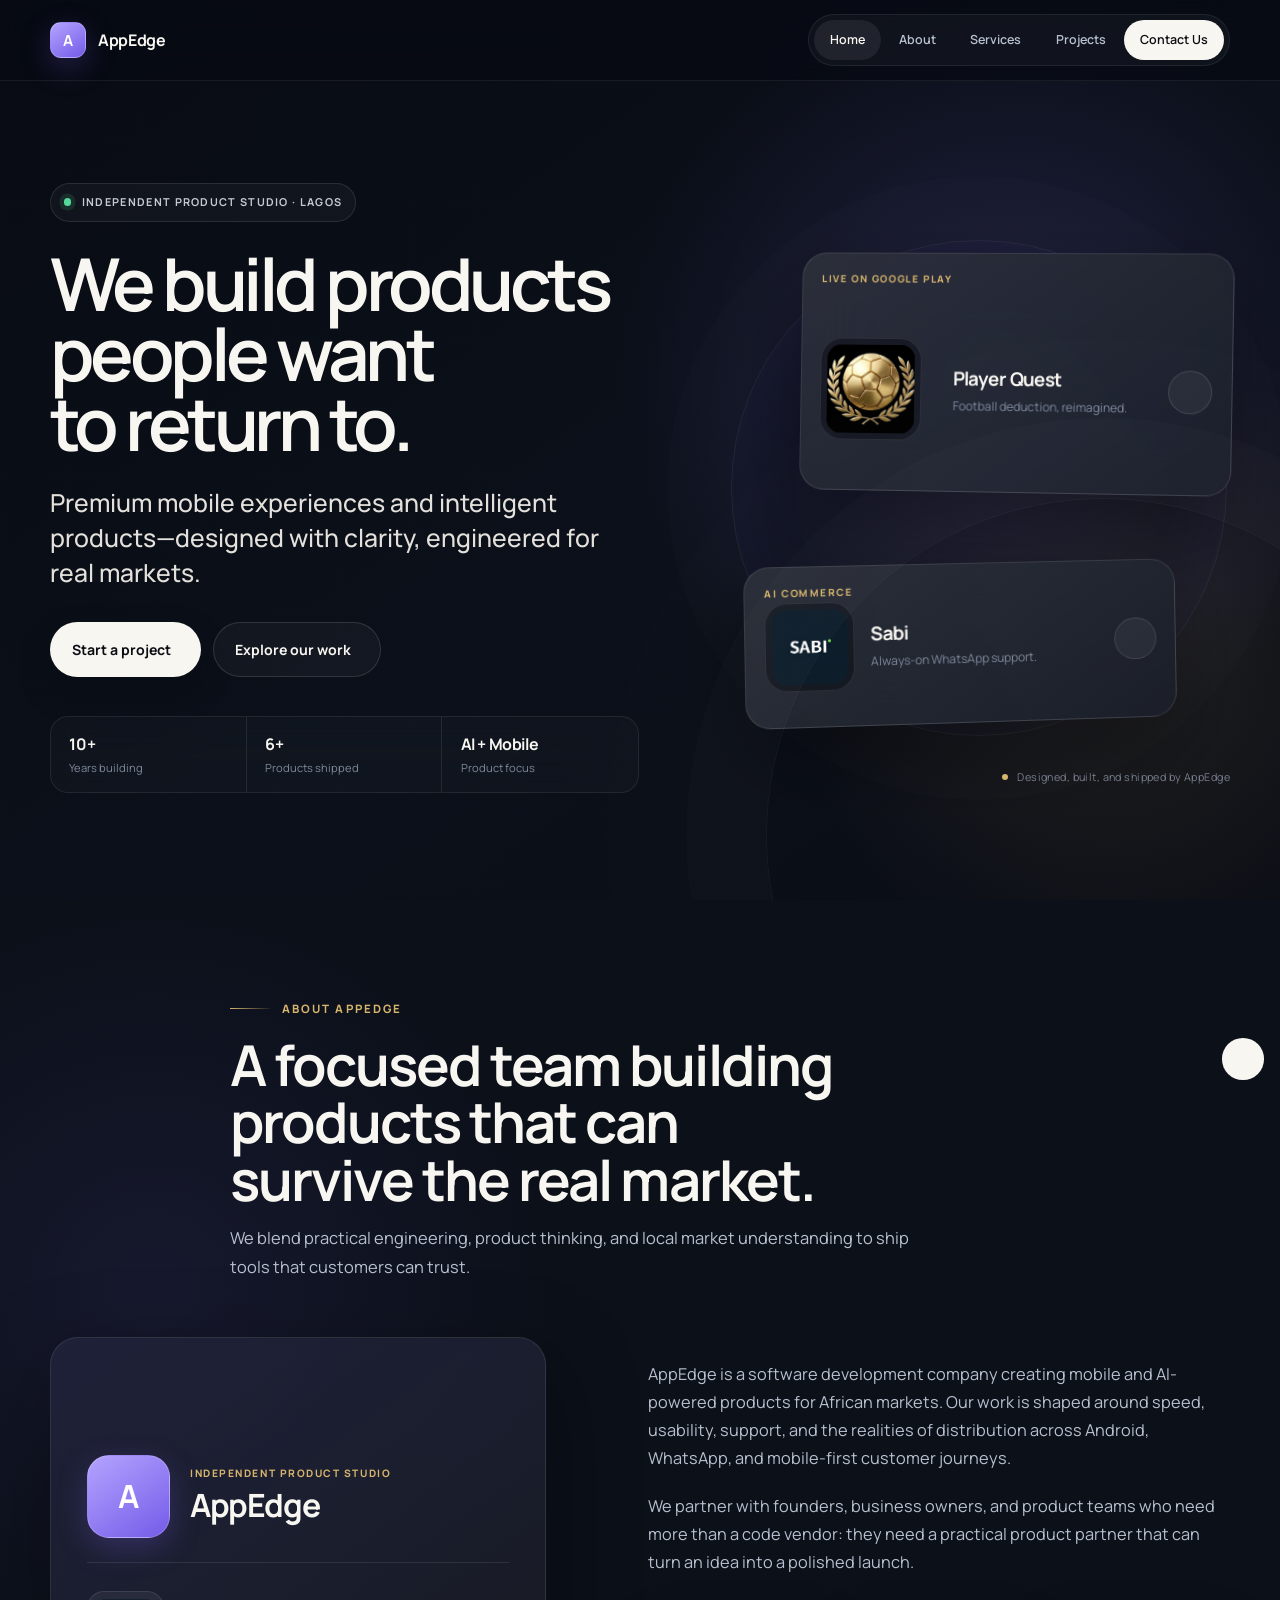
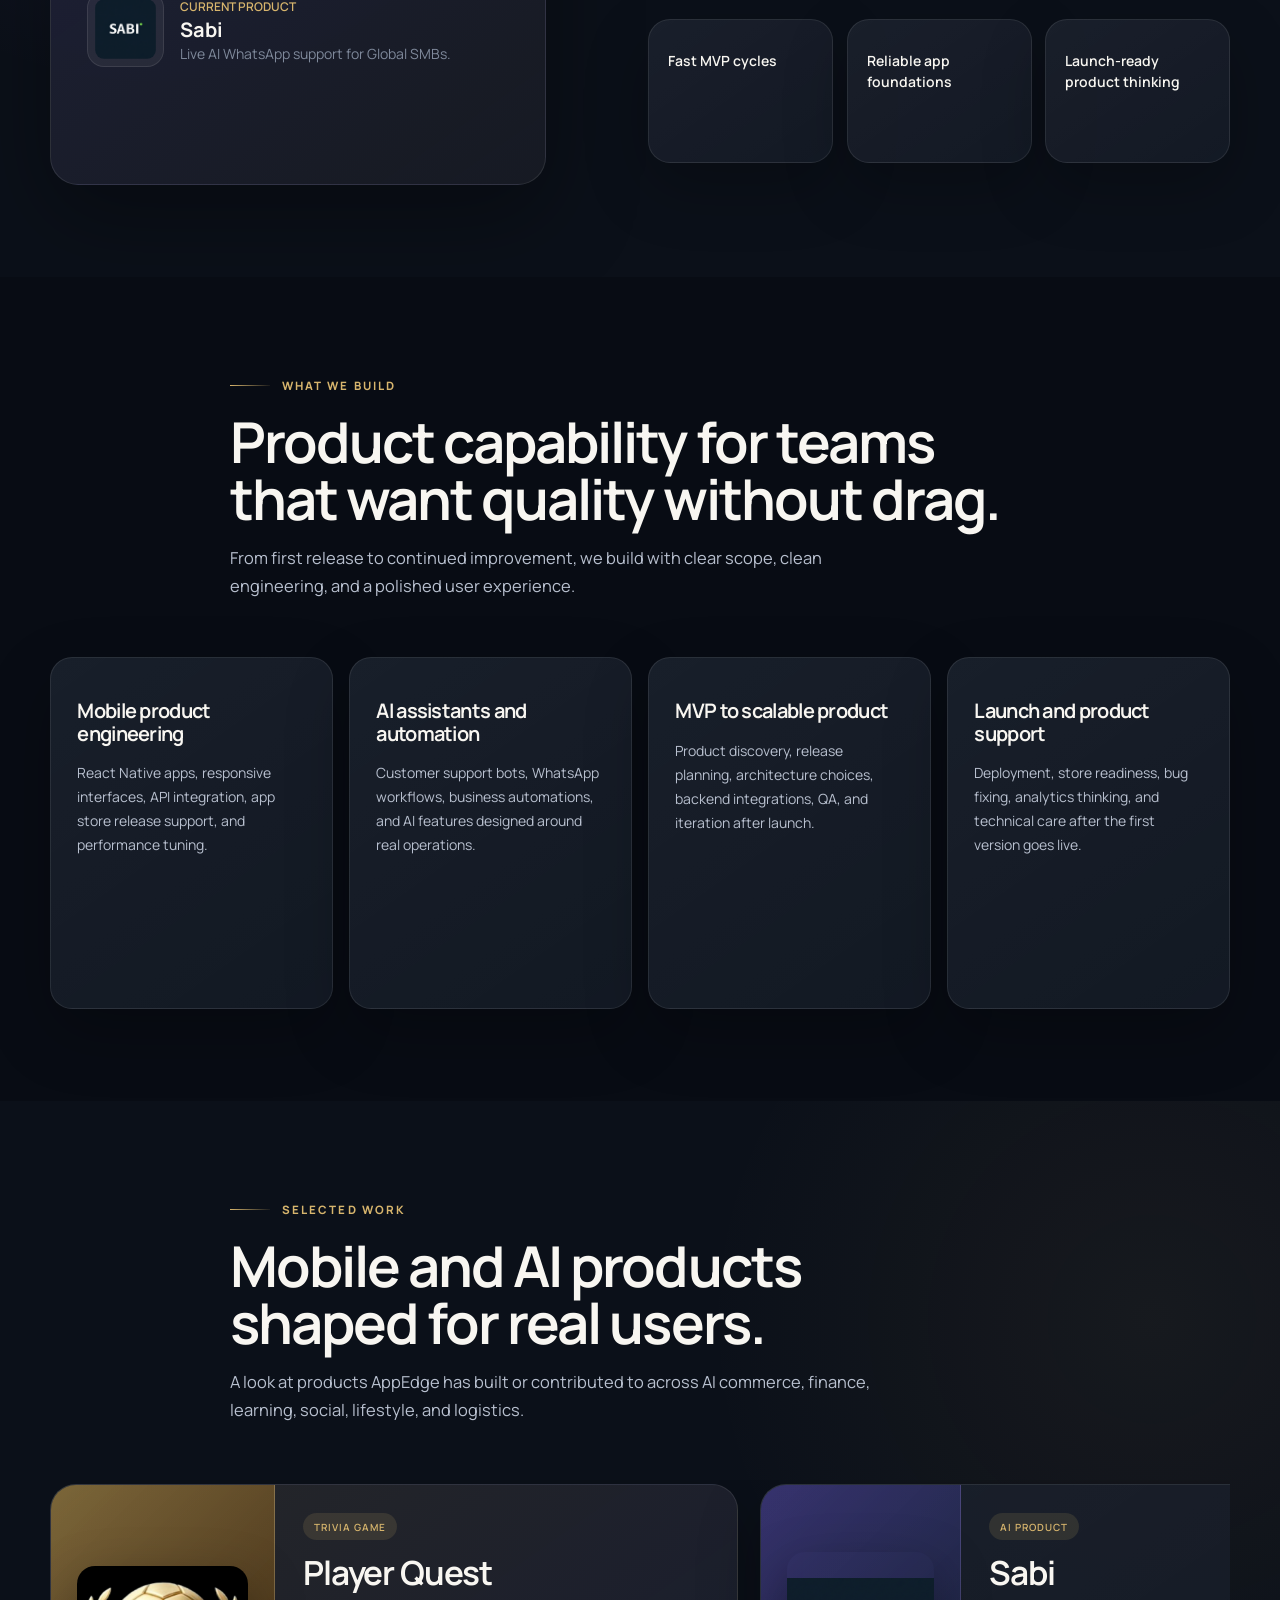
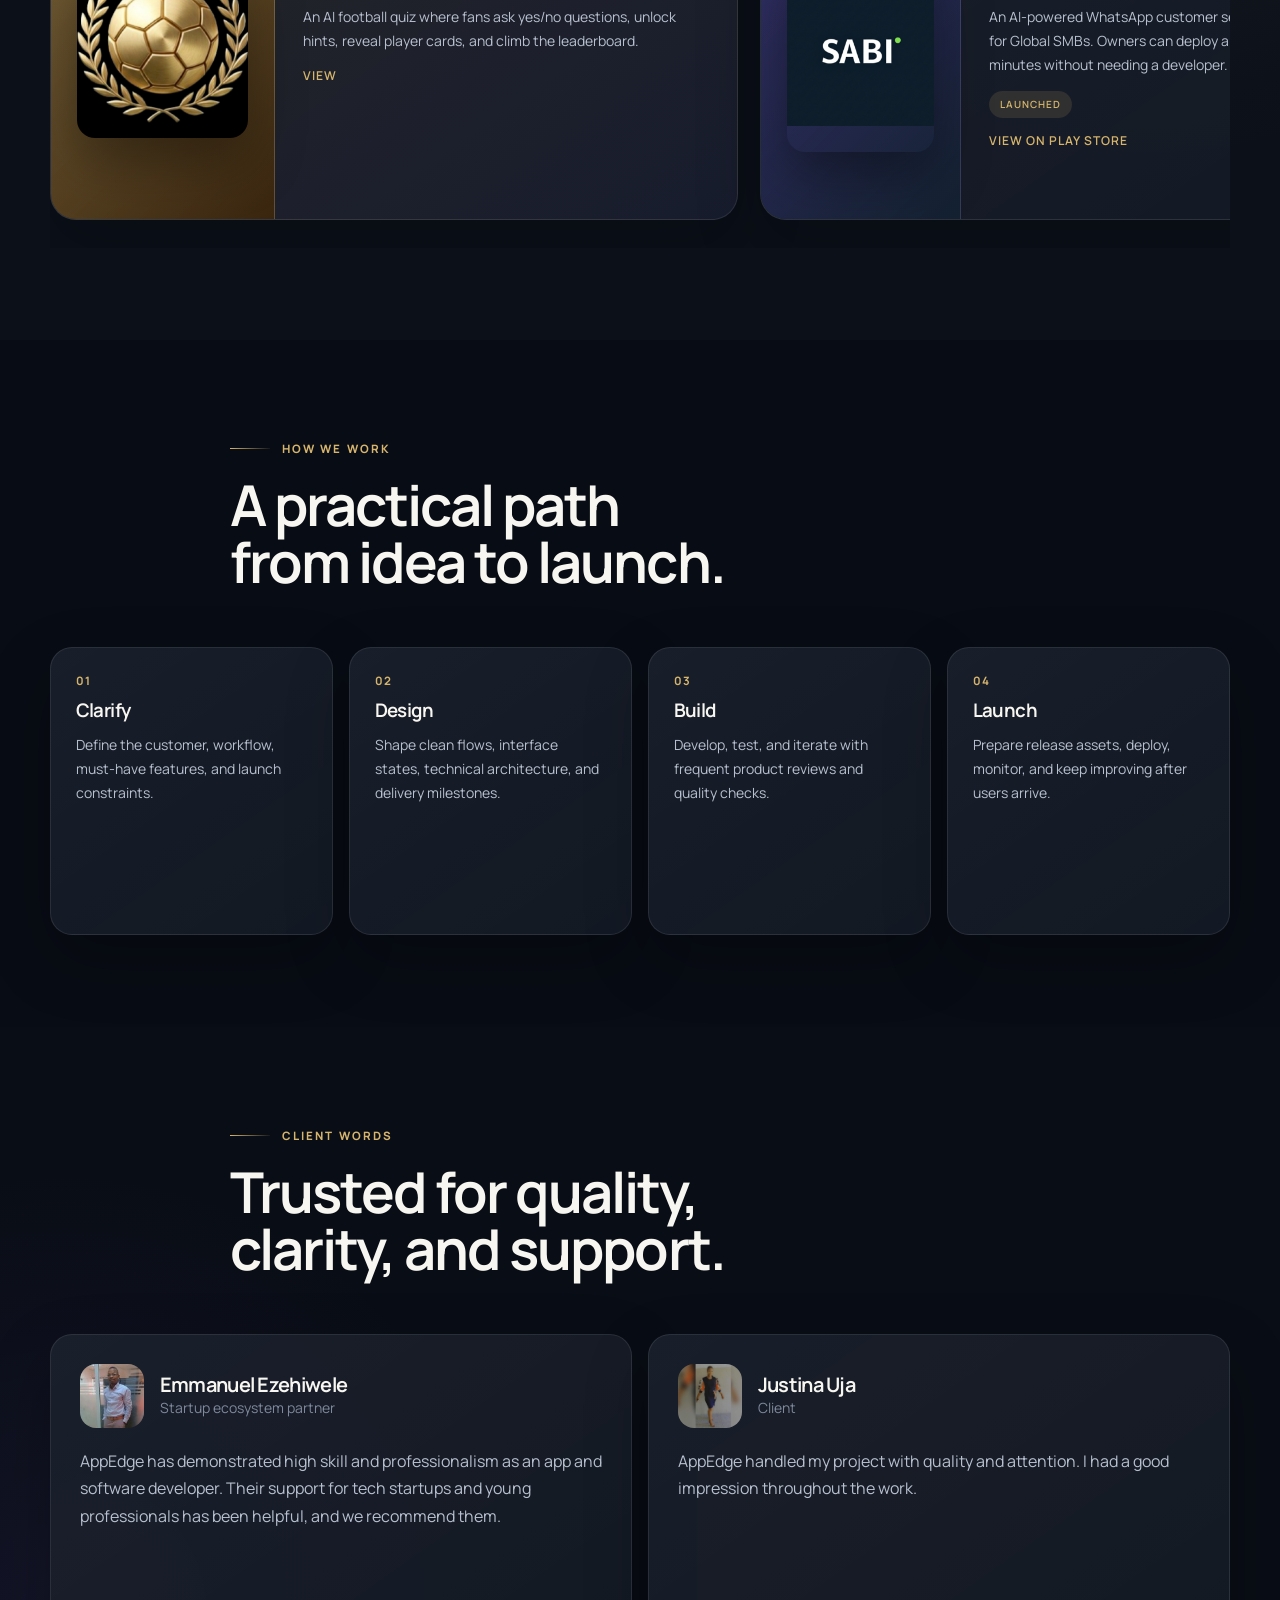
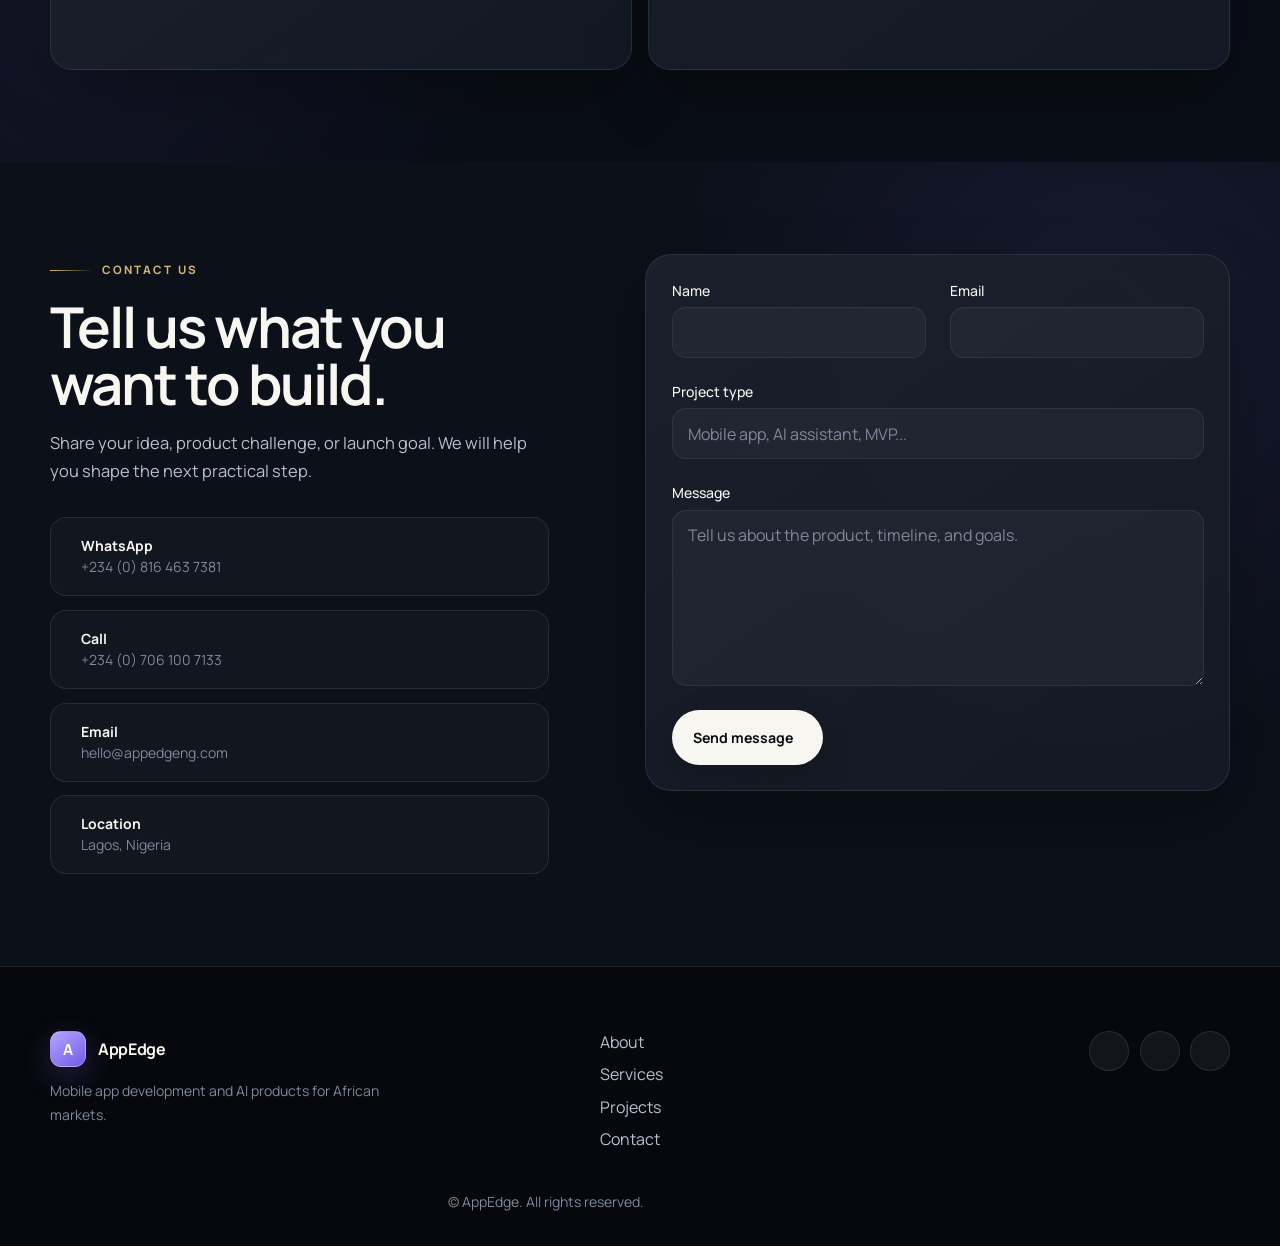
==== index.html @ df1b71f2 "Add TalkAm to portfolio and refine landing page" ====
<!DOCTYPE html>
<html lang="en">

<head>
    <meta charset="UTF-8">
    <meta name="viewport" content="width=device-width, initial-scale=1.0">
    <meta name="description"
        content="AppEdge builds premium mobile apps and AI-powered products for founders, startups, and African businesses.">
    <meta name="theme-color" content="#14101f">
    <meta property="og:title" content="AppEdge | Mobile App Development & AI Products">
    <meta property="og:description"
        content="A Lagos-based product studio building mobile apps and AI assistants for African markets.">
    <meta property="og:type" content="website">
    <meta property="og:url" content="https://appedgeng.com/">
    <meta property="og:image" content="https://appedgeng.com/assets/img/appedge_logo.png">

    <link rel="icon" href="assets/img/appedge_logo.png" type="image/png">
    <link rel="preconnect" href="https://fonts.googleapis.com">
    <link rel="preconnect" href="https://fonts.gstatic.com" crossorigin>
    <link rel="stylesheet" href="https://unicons.iconscout.com/release/v3.0.6/css/line.css">
    <link rel="stylesheet" href="assets/css/styles.css">

    <title>AppEdge | Mobile App Development & AI Products</title>
</head>

<body>
    <header class="header" id="header">
        <nav class="nav container" aria-label="Primary navigation">
            <a href="#home" class="nav__logo" aria-label="AppEdge home">
                <span class="brand-mark" aria-hidden="true">A</span>
                <span>AppEdge</span>
            </a>

            <button class="nav__toggle" id="nav-toggle" type="button" aria-label="Open menu" aria-expanded="false"
                aria-controls="nav-menu">
                <i class="uil uil-apps"></i>
            </button>

            <div class="nav__menu" id="nav-menu">
                <button class="nav__close" id="nav-close" type="button" aria-label="Close menu">
                    <i class="uil uil-times"></i>
                </button>
                <ul class="nav__list">
                    <li><a href="#home" class="nav__link active-link">Home</a></li>
                    <li><a href="#about" class="nav__link">About</a></li>
                    <li><a href="#services" class="nav__link">Services</a></li>
                    <li><a href="#portfolio" class="nav__link">Projects</a></li>
                    <li><a href="#contact" class="nav__link nav__link--cta">Contact Us</a></li>
                </ul>
            </div>
        </nav>
    </header>

    <main class="main">
        <section class="home section" id="home" aria-labelledby="home-title">
            <div class="home__overlay"></div>
            <div class="home__container container grid">
                <div class="home__copy">
                    <p class="home__badge"><span></span> Independent product studio · Lagos</p>
                    <h1 class="home__title" id="home-title">We build products people want to return to.</h1>
                    <p class="home__subtitle">Premium mobile experiences and intelligent products—designed with
                        clarity, engineered for real markets.</p>
                    <div class="home__actions" aria-label="Primary actions">
                        <a href="#contact" class="button button--flex">
                            Start a project <i class="uil uil-arrow-up-right button__icon"></i>
                        </a>
                        <a href="#portfolio" class="button button--ghost button--flex">
                            Explore our work <i class="uil uil-arrow-down button__icon"></i>
                        </a>
                    </div>

                    <dl class="home__proof" aria-label="Company highlights">
                        <div>
                            <dt>10+</dt>
                            <dd>Years building</dd>
                        </div>
                        <div>
                            <dt>6+</dt>
                            <dd>Products shipped</dd>
                        </div>
                        <div>
                            <dt>AI + Mobile</dt>
                            <dd>Product focus</dd>
                        </div>
                    </dl>
                </div>

                <div class="home__visual" aria-label="Selected AppEdge products">
                    <div class="home__visual-orbit" aria-hidden="true"></div>
                    <a class="home-product home-product--playerquest" href="/player-quest/">
                        <span class="home-product__eyebrow">Live on Google Play</span>
                        <img src="assets/img/playerquest_logo.png" alt="Player Quest">
                        <span class="home-product__copy">
                            <strong>Player Quest</strong>
                            <small>Football deduction, reimagined.</small>
                        </span>
                        <i class="uil uil-arrow-up-right"></i>
                    </a>
                    <a class="home-product home-product--sabi"
                        href="https://play.google.com/store/apps/details?id=com.voke.sabi" target="_blank"
                        rel="noopener">
                        <span class="home-product__eyebrow">AI commerce</span>
                        <img src="assets/img/sabi_logo.png" alt="Sabi">
                        <span class="home-product__copy">
                            <strong>Sabi</strong>
                            <small>Always-on WhatsApp support.</small>
                        </span>
                        <i class="uil uil-arrow-up-right"></i>
                    </a>
                    <div class="home__visual-note">
                        <span class="home__visual-dot"></span>
                        <span>Designed, built, and shipped by AppEdge</span>
                    </div>
                </div>
            </div>
        </section>

        <section class="about section" id="about" aria-labelledby="about-title">
            <div class="section__heading container">
                <p class="eyebrow">About AppEdge</p>
                <h2 class="section__title" id="about-title">A focused team building products that can survive the
                    real market.</h2>
                <p class="section__subtitle">
                    We blend practical engineering, product thinking, and local market understanding to ship tools that
                    customers can trust.
                </p>
            </div>

            <div class="about__container container grid">
                <div class="about__visual" aria-label="AppEdge product focus">
                    <div class="about__identity">
                        <span class="brand-mark brand-mark--large" aria-hidden="true">A</span>
                        <div>
                            <span>Independent product studio</span>
                            <strong>AppEdge</strong>
                        </div>
                    </div>
                    <div class="about__product">
                        <img src="assets/img/sabi_logo.png" alt="Sabi AI assistant logo">
                        <div>
                            <span>Current product</span>
                            <strong>Sabi</strong>
                            <p>Live AI WhatsApp support for Global SMBs.</p>
                        </div>
                    </div>
                </div>

                <div class="about__data">
                    <p>
                        AppEdge is a software development company creating mobile and AI-powered products for African
                        markets. Our work is shaped around speed, usability, support, and the realities of distribution
                        across Android, WhatsApp, and mobile-first customer journeys.
                    </p>
                    <p>
                        We partner with founders, business owners, and product teams who need more than a code vendor:
                        they need a practical product partner that can turn an idea into a polished launch.
                    </p>

                    <div class="about__values">
                        <div>
                            <i class="uil uil-bolt-alt"></i>
                            <span>Fast MVP cycles</span>
                        </div>
                        <div>
                            <i class="uil uil-shield-check"></i>
                            <span>Reliable app foundations</span>
                        </div>
                        <div>
                            <i class="uil uil-chart-growth"></i>
                            <span>Launch-ready product thinking</span>
                        </div>
                    </div>
                </div>
            </div>
        </section>

        <section class="services section" id="services" aria-labelledby="services-title">
            <div class="section__heading container">
                <p class="eyebrow">What we build</p>
                <h2 class="section__title" id="services-title">Product capability for teams that want quality without
                    drag.</h2>
                <p class="section__subtitle">
                    From first release to continued improvement, we build with clear scope, clean engineering, and a
                    polished user experience.
                </p>
            </div>

            <div class="services__container container grid">
                <article class="service-card">
                    <i class="uil uil-mobile-android service-card__icon"></i>
                    <h3>Mobile product engineering</h3>
                    <p>React Native apps, responsive interfaces, API integration, app store release support, and
                        performance tuning.</p>
                </article>

                <article class="service-card">
                    <i class="uil uil-robot service-card__icon"></i>
                    <h3>AI assistants and automation</h3>
                    <p>Customer support bots, WhatsApp workflows, business automations, and AI features designed around
                        real operations.</p>
                </article>

                <article class="service-card">
                    <i class="uil uil-layer-group service-card__icon"></i>
                    <h3>MVP to scalable product</h3>
                    <p>Product discovery, release planning, architecture choices, backend integrations, QA, and
                        iteration after launch.</p>
                </article>

                <article class="service-card">
                    <i class="uil uil-rocket service-card__icon"></i>
                    <h3>Launch and product support</h3>
                    <p>Deployment, store readiness, bug fixing, analytics thinking, and technical care after the first
                        version goes live.</p>
                </article>
            </div>
        </section>

        <section class="portfolio section" id="portfolio" aria-labelledby="portfolio-title">
            <div class="section__heading container">
                <p class="eyebrow">Selected work</p>
                <h2 class="section__title" id="portfolio-title">Mobile and AI products shaped for real users.</h2>
                <p class="section__subtitle">
                    A look at products AppEdge has built or contributed to across AI commerce, finance, learning,
                    social, lifestyle, and logistics.
                </p>
            </div>

            <div class="portfolio__container container" aria-label="Product showcase">
                <article class="project-card project-card--featured project-card--playerquest">
                    <div class="project-card__media">
                        <img src="assets/img/playerquest_logo.png" alt="Player Quest app icon">
                    </div>
                    <div class="project-card__body">
                        <span class="project-card__tag">Trivia game</span>
                        <h3>Player Quest</h3>
                        <p>An AI football quiz where fans ask yes/no questions, unlock hints, reveal player cards, and
                            climb the leaderboard.</p>
                        <a href="/player-quest/" class="project-card__link">
                            View <i class="uil uil-arrow-right"></i>
                        </a>
                    </div>
                </article>

                <article class="project-card project-card--sabi">
                    <div class="project-card__media">
                        <img src="assets/img/sabi_logo.png" alt="Sabi app logo">
                    </div>
                    <div class="project-card__body">
                        <span class="project-card__tag">AI product</span>
                        <h3>Sabi</h3>
                        <p>An AI-powered WhatsApp customer service assistant for Global SMBs. Owners can
                            deploy a trained bot in minutes without needing a developer.</p>
                        <span class="project-card__status project-card__status--live">Launched</span>
                        <a href="https://play.google.com/store/apps/details?id=com.voke.sabi" target="_blank"
                            rel="noopener" class="project-card__link">
                            View on Play Store <i class="uil uil-external-link-alt"></i>
                        </a>
                    </div>
                </article>

                <article class="project-card project-card--kashpulse">
                    <div class="project-card__media">
                        <img src="assets/img/kashpulse_icon.png" alt="KashPulse app icon">
                    </div>
                    <div class="project-card__body">
                        <span class="project-card__tag">Finance</span>
                        <h3>KashPulse</h3>
                        <p>Arbitrage intelligence for P2P and spot traders, helping users spot exchange price gaps,
                            bridge trades, and move faster with real-time market signals.</p>
                        <a href="https://play.google.com/store/apps/details?id=com.voke.kashpulse" target="_blank"
                            rel="noopener" class="project-card__link">
                            View on Play Store <i class="uil uil-external-link-alt"></i>
                        </a>
                    </div>
                </article>

                <article class="project-card project-card--coachapp">
                    <div class="project-card__media">
                        <img src="assets/img/coachapp_icon.png" alt="CoachApp app icon">
                    </div>
                    <div class="project-card__body">
                        <span class="project-card__tag">Education</span>
                        <h3>CoachApp</h3>
                        <p>A coaching academy and global community platform with training, certifications, live
                            workshops, mentoring, and AI CoachBot support.</p>
                        <a href="https://play.google.com/store/apps/details?id=com.thecoachingmasters.client&hl=en"
                            target="_blank" rel="noopener" class="project-card__link">
                            View on Play Store <i class="uil uil-external-link-alt"></i>
                        </a>
                    </div>
                </article>

                <a class="project-card project-card--talkam project-card--clickable" href="/talkam/"
                    aria-label="Explore TalkAm voice-to-English keyboard">
                    <div class="project-card__media">
                        <img src="assets/img/talkam_icon.png" alt="TalkAm app icon">
                    </div>
                    <div class="project-card__body">
                        <span class="project-card__tag">AI keyboard</span>
                        <h3>TalkAm</h3>
                        <p>Speak naturally in Pidgin, Yoruba, Hausa or Igbo and write clear English inside any Android
                            app.</p>
                        <span class="project-card__status">Private beta</span>
                        <span class="project-card__link">
                            Explore TalkAm <i class="uil uil-arrow-right"></i>
                        </span>
                    </div>
                </a>

                <article class="project-card project-card--talksay">
                    <div class="project-card__media">
                        <img src="assets/img/talksay1.webp" alt="TalkSay mobile app preview">
                    </div>
                    <div class="project-card__body">
                        <span class="project-card__tag">Social mobile app</span>
                        <h3>TalkSay</h3>
                        <p>An anonymous social app for expression, language, identity, and community building.</p>
                        <a href="https://play.google.com/store/apps/details?id=com.talksay.talksay&hl=en&gl=US&pli=1"
                            target="_blank" rel="noopener" class="project-card__link">
                            View on Play Store <i class="uil uil-external-link-alt"></i>
                        </a>
                    </div>
                </article>

                <article class="project-card project-card--pactive">
                    <div class="project-card__media">
                        <img src="assets/img/pactiveLogo.png" alt="Pactive app logo">
                    </div>
                    <div class="project-card__body">
                        <span class="project-card__tag">Lifestyle</span>
                        <h3>Pactive</h3>
                        <p>A lifestyle app designed to bring social groups together and improve health and wellbeing.
                        </p>
                        <a href="https://play.google.com/store/apps/details?id=com.koicapital.pactive&hl=en&gl=US"
                            target="_blank" rel="noopener" class="project-card__link">
                            View on Play Store <i class="uil uil-external-link-alt"></i>
                        </a>
                    </div>
                </article>

                <article class="project-card project-card--spotlight">
                    <div class="project-card__media">
                        <img src="assets/img/spotlight3.webp" alt="Spotlight logistics mobile app preview">
                    </div>
                    <div class="project-card__body">
                        <span class="project-card__tag">Enterprise logistics</span>
                        <h3>Spotlight</h3>
                        <p>A mobile logistics ecosystem designed to streamline and optimize AB InBev operations across
                            Africa.</p>
                        <a href="https://play.google.com/store/apps/details?id=com.beertechafrica.fleetapp&hl=en"
                            target="_blank" rel="noopener" class="project-card__link">
                            View on Play Store <i class="uil uil-external-link-alt"></i>
                        </a>
                    </div>
                </article>
            </div>
        </section>

        <section class="process section" aria-labelledby="process-title">
            <div class="section__heading container">
                <p class="eyebrow">How we work</p>
                <h2 class="section__title" id="process-title">A practical path from idea to launch.</h2>
            </div>

            <div class="process__container container grid">
                <div class="process-step">
                    <span>01</span>
                    <h3>Clarify</h3>
                    <p>Define the customer, workflow, must-have features, and launch constraints.</p>
                </div>
                <div class="process-step">
                    <span>02</span>
                    <h3>Design</h3>
                    <p>Shape clean flows, interface states, technical architecture, and delivery milestones.</p>
                </div>
                <div class="process-step">
                    <span>03</span>
                    <h3>Build</h3>
                    <p>Develop, test, and iterate with frequent product reviews and quality checks.</p>
                </div>
                <div class="process-step">
                    <span>04</span>
                    <h3>Launch</h3>
                    <p>Prepare release assets, deploy, monitor, and keep improving after users arrive.</p>
                </div>
            </div>
        </section>

        <section class="testimonial section" id="clients" aria-labelledby="testimonial-title">
            <div class="section__heading container">
                <p class="eyebrow">Client words</p>
                <h2 class="section__title" id="testimonial-title">Trusted for quality, clarity, and support.</h2>
            </div>

            <div class="testimonial__container container grid">
                <article class="testimonial-card">
                    <div class="testimonial-card__header">
                        <img src="assets/img/emmanuel.png" alt="Emmanuel Ezehiwele">
                        <div>
                            <h3>Emmanuel Ezehiwele</h3>
                            <span>Startup ecosystem partner</span>
                        </div>
                    </div>
                    <p>
                        AppEdge has demonstrated high skill and professionalism as an app and software developer. Their
                        support for tech startups and young professionals has been helpful, and we recommend them.
                    </p>
                </article>

                <article class="testimonial-card">
                    <div class="testimonial-card__header">
                        <img src="assets/img/justina.jpg" alt="Justina Uja">
                        <div>
                            <h3>Justina Uja</h3>
                            <span>Client</span>
                        </div>
                    </div>
                    <p>
                        AppEdge handled my project with quality and attention. I had a good impression throughout the
                        work.
                    </p>
                </article>
            </div>
        </section>

        <section class="contact section" id="contact" aria-labelledby="contact-title">
            <div class="contact__container container grid">
                <div class="contact__intro">
                    <p class="eyebrow">Contact us</p>
                    <h2 class="section__title" id="contact-title">Tell us what you want to build.</h2>
                    <p class="section__subtitle">
                        Share your idea, product challenge, or launch goal. We will help you shape the next practical
                        step.
                    </p>

                    <div class="contact__methods">
                        <a href="https://wa.me/2348164637381" target="_blank" rel="noopener" class="contact__method">
                            <i class="uil uil-whatsapp"></i>
                            <span>
                                <strong>WhatsApp</strong>
                                +234 (0) 816 463 7381
                            </span>
                        </a>
                        <a href="tel:+2347061007133" class="contact__method">
                            <i class="uil uil-phone"></i>
                            <span>
                                <strong>Call</strong>
                                +234 (0) 706 100 7133
                            </span>
                        </a>
                        <a href="mailto:hello@appedgeng.com" class="contact__method">
                            <i class="uil uil-envelope"></i>
                            <span>
                                <strong>Email</strong>
                                hello@appedgeng.com
                            </span>
                        </a>
                        <div class="contact__method">
                            <i class="uil uil-map-marker"></i>
                            <span>
                                <strong>Location</strong>
                                Lagos, Nigeria
                            </span>
                        </div>
                    </div>
                </div>

                <form class="contact__form grid" id="contact-form">
                    <div class="contact__inputs grid">
                        <label class="contact__field">
                            <span>Name</span>
                            <input type="text" name="name" autocomplete="name" required>
                        </label>

                        <label class="contact__field">
                            <span>Email</span>
                            <input type="email" name="email" autocomplete="email" required>
                        </label>
                    </div>

                    <label class="contact__field">
                        <span>Project type</span>
                        <input type="text" name="project" placeholder="Mobile app, AI assistant, MVP..." required>
                    </label>

                    <label class="contact__field">
                        <span>Message</span>
                        <textarea name="message" rows="6" placeholder="Tell us about the product, timeline, and goals."
                            required></textarea>
                    </label>

                    <button type="submit" class="button button--flex">
                        Send message <i class="uil uil-message button__icon"></i>
                    </button>
                </form>
            </div>
        </section>
    </main>

    <footer class="footer">
        <div class="footer__container container grid">
            <div>
                <a href="#home" class="footer__brand">
                    <span class="brand-mark" aria-hidden="true">A</span>
                    <span>AppEdge</span>
                </a>
                <p>Mobile app development and AI products for African markets.</p>
            </div>

            <ul class="footer__links">
                <li><a href="#about">About</a></li>
                <li><a href="#services">Services</a></li>
                <li><a href="#portfolio">Projects</a></li>
                <li><a href="#contact">Contact</a></li>
            </ul>

            <div class="footer__socials" aria-label="Social links">
                <a href="https://www.linkedin.com/company/appedge-tech/" target="_blank" rel="noopener"
                    aria-label="AppEdge on LinkedIn">
                    <i class="uil uil-linkedin-alt"></i>
                </a>
                <a href="https://github.com/voke1" target="_blank" rel="noopener" aria-label="AppEdge on GitHub">
                    <i class="uil uil-github-alt"></i>
                </a>
                <a href="https://twitter.com/voke2sure" target="_blank" rel="noopener" aria-label="AppEdge on X">
                    <i class="uil uil-twitter-alt"></i>
                </a>
            </div>
        </div>

        <p class="footer__copy">&#169; AppEdge. All rights reserved.</p>
    </footer>

    <a href="#home" class="scrollup" id="scroll-up" aria-label="Scroll to top">
        <i class="uil uil-arrow-up scrollup__icon"></i>
    </a>

    <script src="assets/js/main.js"></script>
</body>

</html>
---- assets/css/styles.css ----
@import url("https://fonts.googleapis.com/css2?family=Manrope:wght@400;500;600;700;800&family=Poppins:wght@400;500;600;700&display=swap");

:root {
  --header-height: 4.5rem;
  --hue-color: 250;

  --first-color: #7257f2;
  --first-color-alt: #5d46d5;
  --first-color-light: #a994ff;
  --accent-color: #42d7a2;
  --accent-color-soft: rgba(66, 215, 162, 0.14);
  --warm-color: #f5bd4f;

  --body-color: #091018;
  --section-color: #0f1724;
  --section-color-alt: #111927;
  --container-color: #151d2b;
  --container-color-alt: #1a2434;
  --title-color: #f9f7ff;
  --text-color: #c8d0df;
  --text-color-light: #8f9bb0;
  --border-color: rgba(255, 255, 255, 0.1);
  --input-color: rgba(255, 255, 255, 0.07);
  --shadow-color: rgba(3, 8, 14, 0.5);

  --body-font: "Poppins", sans-serif;
  --big-font-size: 3rem;
  --h1-font-size: 2rem;
  --h2-font-size: 1.5rem;
  --h3-font-size: 1.125rem;
  --normal-font-size: 0.938rem;
  --small-font-size: 0.813rem;
  --smaller-font-size: 0.75rem;

  --font-medium: 500;
  --font-semi-bold: 600;
  --font-bold: 700;

  --z-tooltip: 10;
  --z-fixed: 100;
}

@media screen and (min-width: 768px) {
  :root {
    --big-font-size: 4.5rem;
    --h1-font-size: 2.625rem;
    --h2-font-size: 1.75rem;
    --h3-font-size: 1.25rem;
    --normal-font-size: 1rem;
    --small-font-size: 0.875rem;
  }
}

* {
  box-sizing: border-box;
  padding: 0;
  margin: 0;
}

html {
  scroll-behavior: smooth;
}

body {
  min-height: 100vh;
  font-family: var(--body-font);
  font-size: var(--normal-font-size);
  background:
    linear-gradient(135deg, rgba(114, 87, 242, 0.16), transparent 26rem),
    linear-gradient(180deg, rgba(9, 16, 24, 0.96), rgba(9, 16, 24, 1) 42rem),
    var(--body-color);
  color: var(--text-color);
  overflow-x: hidden;
  letter-spacing: 0;
}

body.nav-open {
  overflow: hidden;
}

h1,
h2,
h3,
h4 {
  color: var(--title-color);
  font-weight: var(--font-semi-bold);
  line-height: 1.12;
  letter-spacing: 0;
}

p {
  line-height: 1.75;
}

ul {
  list-style: none;
}

a {
  color: inherit;
  text-decoration: none;
}

button,
input,
textarea {
  font: inherit;
}

button {
  border: 0;
}

img {
  display: block;
  max-width: 100%;
  height: auto;
}

.section {
  padding: 4.5rem 0;
}

.container {
  width: min(100% - 2rem, 1120px);
  margin-inline: auto;
}

.grid {
  display: grid;
  gap: 1.5rem;
}

.reveal {
  opacity: 0;
  transform: translateY(1.4rem);
  transition:
    opacity 0.7s ease,
    transform 0.7s cubic-bezier(0.2, 0.72, 0.2, 1);
  transition-delay: var(--reveal-delay, 0s);
  will-change: opacity, transform;
}

.reveal.is-visible {
  opacity: 1;
  transform: translateY(0);
}

.reveal--soft {
  transform: translateY(0.8rem) scale(0.98);
}

.reveal--soft.is-visible {
  transform: translateY(0) scale(1);
}

.section__heading {
  max-width: 760px;
  margin-bottom: 2.75rem;
}

.section__heading .section__title,
.section__heading .section__subtitle {
  text-align: left;
}

.section__title {
  font-size: var(--h1-font-size);
}

.section__subtitle {
  margin-top: 1rem;
  color: var(--text-color);
}

.eyebrow {
  display: inline-flex;
  align-items: center;
  gap: 0.5rem;
  margin-bottom: 0.875rem;
  color: var(--accent-color);
  font-size: var(--small-font-size);
  font-weight: var(--font-semi-bold);
  text-transform: uppercase;
  letter-spacing: 0;
}

.eyebrow::before {
  content: "";
  width: 1.75rem;
  height: 1px;
  background: var(--accent-color);
}

.header {
  width: 100%;
  position: fixed;
  top: 0;
  left: 0;
  z-index: var(--z-fixed);
  background: rgba(9, 16, 24, 0.86);
  border-bottom: 1px solid transparent;
  backdrop-filter: blur(16px);
}

.scroll-header {
  border-bottom-color: var(--border-color);
  box-shadow: 0 12px 30px rgba(0, 0, 0, 0.18);
}

.nav {
  height: var(--header-height);
  display: flex;
  align-items: center;
  justify-content: space-between;
}

.nav__logo,
.footer__brand {
  display: inline-flex;
  align-items: center;
  gap: 0.65rem;
  color: var(--title-color);
  font-weight: var(--font-bold);
}

.brand-mark {
  width: 2rem;
  height: 2rem;
  display: inline-flex;
  align-items: center;
  justify-content: center;
  color: #fff;
  background: linear-gradient(135deg, var(--first-color), var(--first-color-light));
  border: 1px solid var(--border-color);
  border-radius: 6px;
  font-size: 0.95rem;
  font-weight: var(--font-bold);
}

.nav__toggle,
.nav__close {
  display: inline-flex;
  align-items: center;
  justify-content: center;
  width: 2.75rem;
  height: 2.75rem;
  color: var(--title-color);
  background: var(--input-color);
  border: 1px solid var(--border-color);
  border-radius: 8px;
  cursor: pointer;
}

.nav__toggle i,
.nav__close i {
  font-size: 1.35rem;
}

.nav__list {
  display: flex;
  align-items: center;
  gap: 0.5rem;
}

.nav__link {
  display: inline-flex;
  align-items: center;
  min-height: 2.5rem;
  padding: 0 0.8rem;
  color: var(--text-color);
  font-size: var(--small-font-size);
  font-weight: var(--font-medium);
  border-radius: 8px;
  transition: color 0.2s ease, background-color 0.2s ease;
}

.nav__link:hover,
.active-link {
  color: var(--title-color);
  background: rgba(114, 87, 242, 0.16);
}

.nav__link--cta {
  color: #fff;
  background: var(--first-color);
}

.nav__link--cta:hover,
.nav__link--cta.active-link {
  background: var(--first-color-alt);
}

.home {
  position: relative;
  isolation: isolate;
  min-height: 0;
  padding-top: 7rem;
  padding-bottom: 2.5rem;
  display: flex;
  align-items: center;
  background:
    linear-gradient(112deg, rgba(9, 16, 24, 0.98) 0%, rgba(13, 25, 35, 0.94) 48%, rgba(28, 25, 60, 0.78) 100%),
    var(--section-color);
}

.home__overlay {
  position: absolute;
  inset: 0;
  z-index: -1;
  background-image:
    linear-gradient(rgba(255, 255, 255, 0.045) 1px, transparent 1px),
    linear-gradient(90deg, rgba(66, 215, 162, 0.055) 1px, transparent 1px);
  background-size: 3.5rem 3.5rem;
  -webkit-mask-image: linear-gradient(90deg, black, transparent 80%);
  mask-image: linear-gradient(90deg, black, transparent 80%);
  opacity: 0.2;
}

.home__container {
  max-width: 820px;
}

.home__title {
  font-size: var(--big-font-size);
  line-height: 0.96;
}

.home__subtitle {
  max-width: 680px;
  margin-top: 1rem;
  color: var(--title-color);
  font-size: var(--h2-font-size);
  line-height: 1.32;
}

.home__description {
  max-width: 650px;
  margin-top: 1.25rem;
  color: var(--text-color);
}

.home__actions {
  display: flex;
  flex-wrap: wrap;
  gap: 0.875rem;
  margin-top: 2rem;
}

.home__proof {
  display: grid;
  grid-template-columns: repeat(3, minmax(0, 1fr));
  gap: 0;
  max-width: 760px;
  margin-top: 2.75rem;
  border: 1px solid var(--border-color);
  border-radius: 8px;
  overflow: hidden;
  background: rgba(14, 25, 38, 0.68);
  box-shadow: 0 20px 60px var(--shadow-color);
}

.home__proof div {
  padding: 1.15rem;
  border-right: 1px solid var(--border-color);
}

.home__proof div:last-child {
  border-right: 0;
}

.home__proof dt {
  color: var(--title-color);
  font-size: var(--h3-font-size);
  font-weight: var(--font-bold);
}

.home__proof dd {
  margin-top: 0.35rem;
  color: var(--text-color-light);
  font-size: var(--small-font-size);
  line-height: 1.55;
}

.button {
  display: inline-flex;
  align-items: center;
  justify-content: center;
  min-height: 3rem;
  width: fit-content;
  padding: 0.85rem 1.1rem;
  color: #fff;
  background: var(--first-color);
  border: 1px solid transparent;
  border-radius: 8px;
  font-weight: var(--font-semi-bold);
  cursor: pointer;
  transition: transform 0.2s ease, background-color 0.2s ease, border-color 0.2s ease;
}

.button:hover {
  background: var(--first-color-alt);
  transform: translateY(-2px);
}

.button--ghost {
  color: var(--title-color);
  background: rgba(255, 255, 255, 0.06);
  border-color: var(--border-color);
}

.button--ghost:hover {
  background: rgba(255, 255, 255, 0.1);
}

.button__icon {
  margin-left: 0.5rem;
  font-size: 1.2rem;
}

.portfolio {
  background: var(--body-color);
}

.services,
.process {
  background: var(--section-color-alt);
}

.about,
.testimonial,
.contact {
  --title-color: #111827;
  --text-color: #1f2937;
  --text-color-light: #475467;
  --accent-color: #5d46d5;
  --accent-color-soft: rgba(93, 70, 213, 0.12);
  --container-color: #eef2f6;
  --container-color-alt: #e8edf4;
  --border-color: rgba(17, 24, 39, 0.14);
  --input-color: rgba(17, 24, 39, 0.1);
  --shadow-color: rgba(15, 23, 42, 0.13);
  color: var(--text-color);
}

.about {
  background:
    linear-gradient(135deg, rgba(114, 87, 242, 0.05), rgba(66, 215, 162, 0.04)),
    #dfe7f2;
}

.testimonial {
  background:
    linear-gradient(135deg, rgba(114, 87, 242, 0.08), rgba(245, 189, 79, 0.035)),
    #e3deef;
}

.contact {
  background:
    linear-gradient(135deg, rgba(66, 215, 162, 0.06), rgba(114, 87, 242, 0.035)),
    #dce8ec;
}

.about__container {
  grid-template-columns: minmax(0, 0.92fr) minmax(0, 1.08fr);
  align-items: center;
  gap: 3rem;
}

.about__visual {
  min-height: 26rem;
  display: grid;
  align-content: center;
  gap: 1.5rem;
  padding: 2rem;
  background:
    linear-gradient(135deg, rgba(114, 87, 242, 0.1), rgba(66, 215, 162, 0.07)),
    var(--container-color);
  border: 1px solid var(--border-color);
  border-radius: 8px;
  box-shadow: 0 22px 70px var(--shadow-color);
}

.about__logo {
  width: 18rem;
  margin-inline: auto;
  padding: 1.5rem;
  background: linear-gradient(135deg, rgba(255, 255, 255, 0.08), rgba(114, 87, 242, 0.12));
  border: 1px solid var(--border-color);
  border-radius: 8px;
}

.about__product {
  display: flex;
  align-items: center;
  gap: 1rem;
  padding-top: 1.35rem;
  border-top: 1px solid var(--border-color);
}

.about__product img {
  width: 4.25rem;
  height: 4.25rem;
  object-fit: contain;
  background: rgba(255, 255, 255, 0.06);
  border: 1px solid var(--border-color);
  border-radius: 8px;
  padding: 0.45rem;
}

.about__product span {
  color: var(--accent-color);
  font-size: var(--smaller-font-size);
  font-weight: var(--font-semi-bold);
  text-transform: uppercase;
}

.about__product strong {
  display: block;
  color: var(--title-color);
  font-size: var(--h3-font-size);
}

.about__product p {
  color: var(--text-color-light);
  font-size: var(--small-font-size);
  line-height: 1.5;
}

.about__data {
  display: grid;
  gap: 1rem;
}

.about__values {
  display: grid;
  grid-template-columns: repeat(3, minmax(0, 1fr));
  gap: 0.75rem;
  margin-top: 1rem;
}

.about__values div,
.service-card,
.project-card,
.process-step,
.testimonial-card,
.contact__form {
  background: var(--container-color);
  border: 1px solid var(--border-color);
  border-radius: 8px;
  box-shadow: 0 18px 50px var(--shadow-color);
}

.about__values div {
  min-height: 8.5rem;
  display: grid;
  align-content: start;
  gap: 0.65rem;
  padding: 1rem;
}

.about__values i,
.service-card__icon,
.contact__method i {
  color: var(--accent-color);
  font-size: 1.55rem;
}

.about__values span {
  color: var(--title-color);
  font-size: var(--small-font-size);
  font-weight: var(--font-semi-bold);
  line-height: 1.5;
}

.services__container {
  grid-template-columns: repeat(4, minmax(0, 1fr));
}

.service-card {
  min-height: 20rem;
  display: grid;
  align-content: start;
  gap: 1rem;
  padding: 1.4rem;
  transition: transform 0.2s ease, border-color 0.2s ease, background-color 0.2s ease;
}

.service-card:hover {
  transform: translateY(-4px);
  border-color: rgba(56, 214, 164, 0.34);
  background: var(--container-color-alt);
}

.service-card h3 {
  font-size: var(--h3-font-size);
}

.service-card p {
  color: var(--text-color);
  font-size: var(--small-font-size);
}

.portfolio__container {
  display: flex;
  align-items: stretch;
  gap: 1.25rem;
  max-width: none;
  width: min(100% - 2rem, 1120px);
  overflow-x: auto;
  overscroll-behavior-inline: contain;
  padding: 0.25rem 0 1.35rem;
  scroll-padding-inline: 0;
  scroll-snap-type: x mandatory;
  scrollbar-color: var(--first-color) rgba(255, 255, 255, 0.08);
}

.portfolio__container::-webkit-scrollbar {
  height: 0.65rem;
}

.portfolio__container::-webkit-scrollbar-track {
  background: rgba(255, 255, 255, 0.08);
  border-radius: 999px;
}

.portfolio__container::-webkit-scrollbar-thumb {
  background: linear-gradient(90deg, var(--first-color), var(--accent-color));
  border-radius: 999px;
}

.project-card {
  flex: 0 0 min(86vw, 36rem);
  display: grid;
  grid-template-columns: 12rem minmax(0, 1fr);
  min-height: 17.5rem;
  overflow: hidden;
  scroll-snap-align: start;
  --media-bg: linear-gradient(135deg, rgba(114, 87, 242, 0.22), rgba(66, 215, 162, 0.1));
}

.project-card--featured {
  flex-basis: min(90vw, 40rem);
  grid-template-columns: 13rem minmax(0, 1fr);
  min-height: 20rem;
  background:
    linear-gradient(135deg, rgba(114, 87, 242, 0.18), rgba(66, 215, 162, 0.1)),
    var(--container-color);
}

.project-card--sabi {
  --media-bg: linear-gradient(135deg, rgba(114, 87, 242, 0.34), rgba(19, 34, 50, 0.86));
}

.project-card--kashpulse {
  --media-bg: linear-gradient(135deg, rgba(41, 210, 229, 0.3), rgba(8, 28, 48, 0.92));
}

.project-card--playerquest {
  --media-bg: linear-gradient(135deg, rgba(245, 189, 79, 0.42), rgba(61, 38, 11, 0.88));
}

.project-card--coachapp {
  --media-bg: linear-gradient(135deg, rgba(236, 197, 95, 0.32), rgba(35, 34, 30, 0.82));
}

.project-card--talkam {
  --media-bg: linear-gradient(135deg, rgba(64, 224, 172, 0.32), rgba(5, 47, 38, 0.9));
}

.project-card--clickable {
  color: inherit;
  transition: border-color 0.22s ease, box-shadow 0.22s ease, transform 0.22s ease;
}

.project-card--clickable:hover,
.project-card--clickable:focus-visible {
  border-color: rgba(64, 224, 172, 0.46);
  box-shadow: 0 28px 72px rgba(0, 0, 0, 0.34);
  transform: translateY(-4px);
}

.project-card--clickable:hover .project-card__link,
.project-card--clickable:focus-visible .project-card__link {
  color: #f1d99f;
}

.project-card--talksay {
  --media-bg: linear-gradient(135deg, rgba(145, 222, 172, 0.34), rgba(15, 41, 42, 0.82));
}

.project-card--pactive {
  --media-bg: linear-gradient(135deg, rgba(89, 225, 137, 0.36), rgba(10, 47, 40, 0.84));
}

.project-card--spotlight {
  --media-bg: linear-gradient(135deg, rgba(231, 191, 66, 0.36), rgba(55, 42, 17, 0.78));
}

.project-card__media {
  min-height: 100%;
  display: grid;
  place-items: center;
  padding: 1.35rem;
  background: var(--media-bg);
  border-right: 1px solid var(--border-color);
}

.project-card__media img {
  width: 100%;
  max-width: 15rem;
  max-height: 13.5rem;
  object-fit: contain;
  border-radius: 8px;
  box-shadow: 0 18px 48px rgba(2, 7, 12, 0.32);
}

.project-card:not(.project-card--featured) .project-card__media img {
  height: 12.5rem;
}

.project-card__body {
  display: grid;
  align-content: start;
  gap: 0.75rem;
  padding: 1.5rem;
}

.project-card__tag,
.project-card__status {
  width: fit-content;
  padding: 0.35rem 0.55rem;
  color: var(--accent-color);
  background: var(--accent-color-soft);
  border-radius: 6px;
  font-size: var(--smaller-font-size);
  font-weight: var(--font-semi-bold);
  text-transform: uppercase;
}

.project-card__status {
  color: var(--warm-color);
  background: rgba(244, 184, 96, 0.13);
}

.project-card__status--live {
  color: var(--accent-color);
  background: var(--accent-color-soft);
}

.project-card h3 {
  font-size: var(--h2-font-size);
}

.project-card p {
  color: var(--text-color);
  font-size: var(--small-font-size);
}

.project-card__link {
  display: inline-flex;
  align-items: center;
  gap: 0.35rem;
  width: fit-content;
  margin-top: auto;
  color: var(--title-color);
  font-size: var(--small-font-size);
  font-weight: var(--font-semi-bold);
}

.project-card__link:hover {
  color: var(--accent-color);
}

.process__container {
  grid-template-columns: repeat(4, minmax(0, 1fr));
}

.process-step {
  position: relative;
  min-height: 16rem;
  display: grid;
  align-content: start;
  gap: 0.75rem;
  padding: 1.4rem;
}

.process-step span {
  color: var(--accent-color);
  font-weight: var(--font-bold);
}

.process-step p {
  color: var(--text-color);
  font-size: var(--small-font-size);
}

.testimonial__container {
  grid-template-columns: repeat(2, minmax(0, 1fr));
}

.testimonial-card {
  min-height: 20rem;
  padding: 1.5rem;
}

.testimonial-card__header {
  display: flex;
  align-items: center;
  gap: 1rem;
  margin-bottom: 1.25rem;
}

.testimonial-card__header img {
  width: 4rem;
  height: 4rem;
  object-fit: cover;
  border-radius: 8px;
}

.testimonial-card h3 {
  font-size: var(--h3-font-size);
}

.testimonial-card span {
  color: var(--text-color-light);
  font-size: var(--small-font-size);
}

.testimonial-card p {
  color: var(--text-color);
}

.contact__container {
  grid-template-columns: minmax(0, 0.92fr) minmax(20rem, 1.08fr);
  align-items: start;
  gap: 3rem;
}

.contact__intro .section__title,
.contact__intro .section__subtitle {
  text-align: left;
}

.contact__methods {
  display: grid;
  gap: 0.85rem;
  margin-top: 2rem;
}

.contact__method {
  display: flex;
  align-items: flex-start;
  gap: 0.85rem;
  padding: 1rem;
  background: var(--container-color);
  border: 1px solid var(--border-color);
  border-radius: 8px;
  box-shadow: 0 12px 30px var(--shadow-color);
}

a.contact__method {
  transition: border-color 0.2s ease, background-color 0.2s ease;
}

a.contact__method:hover {
  border-color: rgba(93, 70, 213, 0.28);
  background: var(--container-color-alt);
}

.contact__method strong {
  display: block;
  color: var(--title-color);
  font-size: var(--small-font-size);
}

.contact__method span {
  color: var(--text-color-light);
  font-size: var(--small-font-size);
  line-height: 1.55;
}

.contact__form {
  padding: 1.35rem;
}

.contact__inputs {
  grid-template-columns: repeat(2, minmax(0, 1fr));
}

.contact__field {
  display: grid;
  gap: 0.45rem;
}

.contact__field span {
  color: var(--title-color);
  font-size: var(--small-font-size);
  font-weight: var(--font-medium);
}

.contact__field input,
.contact__field textarea {
  width: 100%;
  color: var(--title-color);
  background: var(--input-color);
  border: 1px solid transparent;
  border-radius: 8px;
  outline: none;
  padding: 0.85rem 0.95rem;
  transition: border-color 0.2s ease, background-color 0.2s ease;
}

.contact__field textarea {
  resize: vertical;
  min-height: 11rem;
}

.contact__field input:focus,
.contact__field textarea:focus {
  border-color: rgba(93, 70, 213, 0.48);
  background: var(--container-color-alt);
}

.contact__field input::placeholder,
.contact__field textarea::placeholder {
  color: var(--text-color-light);
}

.footer {
  padding: 3rem 0 2rem;
  background: #0b0c12;
  border-top: 1px solid var(--border-color);
}

.footer__container {
  grid-template-columns: minmax(0, 1.3fr) minmax(0, 0.8fr) minmax(0, 0.7fr);
  align-items: start;
}

.footer__brand {
  margin-bottom: 0.75rem;
}

.footer p {
  max-width: 24rem;
  color: var(--text-color-light);
  font-size: var(--small-font-size);
}

.footer__links {
  display: grid;
  gap: 0.65rem;
}

.footer__links a,
.footer__socials a {
  color: var(--text-color);
  transition: color 0.2s ease;
}

.footer__links a:hover,
.footer__socials a:hover {
  color: var(--accent-color);
}

.footer__socials {
  display: flex;
  justify-content: flex-end;
  gap: 0.65rem;
}

.footer__socials a {
  display: inline-flex;
  align-items: center;
  justify-content: center;
  width: 2.5rem;
  height: 2.5rem;
  background: var(--input-color);
  border: 1px solid var(--border-color);
  border-radius: 8px;
}

.footer__socials i {
  font-size: 1.2rem;
}

.footer__copy {
  width: min(100% - 2rem, 1120px);
  margin: 2.5rem auto 0;
  color: var(--text-color-light);
  font-size: var(--smaller-font-size);
}

.scrollup {
  position: fixed;
  right: 1rem;
  bottom: -20%;
  display: inline-flex;
  align-items: center;
  justify-content: center;
  width: 2.6rem;
  height: 2.6rem;
  color: #fff;
  background: var(--first-color);
  border-radius: 8px;
  z-index: var(--z-tooltip);
  transition: bottom 0.3s ease, background-color 0.2s ease;
}

.scrollup:hover {
  background: var(--first-color-alt);
}

.show-scroll {
  bottom: 1rem;
}

::-webkit-scrollbar {
  width: 0.6rem;
  background: #171321;
}

::-webkit-scrollbar-thumb {
  background: #3d3553;
  border-radius: 8px;
}

::-webkit-scrollbar-thumb:hover {
  background: #584c74;
}

@media screen and (max-width: 1040px) {
  .services__container,
  .process__container {
    grid-template-columns: repeat(2, minmax(0, 1fr));
  }

  .service-card,
  .process-step {
    min-height: 15rem;
  }

  .project-card {
    grid-template-columns: 10rem minmax(0, 1fr);
  }
}

@media screen and (max-width: 767px) {
  .section {
    padding: 3.5rem 0;
  }

  .section__heading {
    margin-bottom: 2rem;
  }

  .nav__menu {
    position: fixed;
    inset: 0 0 auto auto;
    width: min(100%, 22rem);
    min-height: 100vh;
    padding: 5.5rem 1rem 2rem;
    background: rgba(15, 16, 24, 0.98);
    border-left: 1px solid var(--border-color);
    box-shadow: -24px 0 60px rgba(0, 0, 0, 0.38);
    transform: translateX(100%);
    transition: transform 0.25s ease;
  }

  .nav__menu.show-menu {
    transform: translateX(0);
  }

  .nav__close {
    position: absolute;
    top: 1rem;
    right: 1rem;
  }

  .nav__list {
    display: grid;
    gap: 0.5rem;
  }

  .nav__link {
    justify-content: space-between;
    min-height: 3rem;
    padding: 0 1rem;
    font-size: var(--normal-font-size);
  }

  .home {
    min-height: 0;
    padding-top: 5.85rem;
    padding-bottom: 2.1rem;
    background:
      linear-gradient(180deg, rgba(15, 16, 24, 0.96) 0%, rgba(19, 14, 31, 0.9) 100%),
      var(--section-color);
  }

  .home__title {
    font-size: var(--big-font-size);
  }

  .home__subtitle {
    font-size: 1.35rem;
    line-height: 1.28;
  }

  .home__description {
    margin-top: 1rem;
    line-height: 1.62;
  }

  .home__actions {
    flex-wrap: nowrap;
    gap: 0.6rem;
    margin-top: 1.5rem;
  }

  .home__actions .button {
    flex: 1 1 0;
    min-width: 0;
    padding: 0.75rem 0.65rem;
    font-size: 0.8rem;
    white-space: nowrap;
  }

  .home__actions .button__icon {
    margin-left: 0.35rem;
    font-size: 1rem;
  }

  .home__proof {
    grid-template-columns: repeat(3, minmax(0, 1fr));
    margin-top: 1.15rem;
  }

  .home__proof div {
    padding: 0.65rem 0.45rem;
    border-right: 1px solid var(--border-color);
    border-bottom: 0;
  }

  .home__proof dt {
    font-size: 0.9rem;
  }

  .home__proof dd {
    font-size: 0.65rem;
    line-height: 1.35;
  }

  .home__proof div:last-child {
    border-right: 0;
  }

  .about__container,
  .contact__container {
    grid-template-columns: 1fr;
  }

  .about__visual {
    min-height: 0;
  }

  .about__values,
  .services__container,
  .process__container,
  .testimonial__container,
  .footer__container {
    grid-template-columns: 1fr;
  }

  .project-card,
  .project-card--featured {
    flex-basis: min(88vw, 22rem);
    grid-column: span 1;
    grid-template-columns: 1fr;
    min-height: 0;
  }

  .project-card__media {
    min-height: 14rem;
    border-right: 0;
    border-bottom: 1px solid var(--border-color);
  }

  .project-card--featured .project-card__media {
    min-height: 16rem;
  }

  .project-card__media img,
  .project-card:not(.project-card--featured) .project-card__media img {
    max-height: 12rem;
    height: auto;
  }

  .contact__inputs {
    grid-template-columns: 1fr;
  }

  .footer__socials {
    justify-content: flex-start;
  }
}

@media screen and (min-width: 768px) {
  .nav__toggle,
  .nav__close {
    display: none;
  }
}

@media screen and (min-width: 1120px) {
  .section:not(.home) {
    padding: 5.75rem 0;
  }
}

@media (prefers-reduced-motion: reduce) {
  html {
    scroll-behavior: auto;
  }

  *,
  *::before,
  *::after {
    animation-duration: 0.001ms !important;
    animation-iteration-count: 1 !important;
    transition-duration: 0.001ms !important;
  }

  .reveal {
    opacity: 1;
    transform: none;
  }
}

/* Premium visual system */
:root {
  --header-height: 5rem;
  --first-color: #9b87ff;
  --first-color-alt: #8068f4;
  --first-color-light: #c8bcff;
  --accent-color: #d7b56d;
  --accent-color-soft: rgba(215, 181, 109, 0.13);
  --warm-color: #e7c988;
  --body-color: #080b12;
  --section-color: #0c111b;
  --section-color-alt: #0a0e16;
  --container-color: rgba(17, 23, 35, 0.88);
  --container-color-alt: rgba(24, 31, 46, 0.92);
  --title-color: #f8f6f1;
  --text-color: #b8c0cf;
  --text-color-light: #7f899b;
  --border-color: rgba(255, 255, 255, 0.095);
  --input-color: rgba(255, 255, 255, 0.055);
  --shadow-color: rgba(0, 0, 0, 0.36);
  --body-font: "Manrope", "Poppins", sans-serif;
  --big-font-size: clamp(3.4rem, 5.7vw, 5.8rem);
}

body {
  background:
    radial-gradient(circle at 15% 8%, rgba(129, 103, 244, 0.13), transparent 31rem),
    radial-gradient(circle at 88% 18%, rgba(215, 181, 109, 0.08), transparent 28rem),
    var(--body-color);
  color: var(--text-color);
  font-family: var(--body-font);
}

h1,
h2,
h3,
h4 {
  font-weight: 650;
  letter-spacing: -0.035em;
}

p {
  line-height: 1.72;
}

.container {
  width: min(100% - 2.5rem, 1180px);
}

.section {
  position: relative;
  padding: 6.75rem 0;
}

.section__heading {
  max-width: 820px;
  margin-bottom: 3.5rem;
}

.section__title {
  font-size: clamp(2.35rem, 4.4vw, 4.35rem);
  line-height: 1.02;
  text-wrap: balance;
}

.section__subtitle {
  max-width: 680px;
  color: var(--text-color);
  font-size: 1.03rem;
}

.eyebrow {
  gap: 0.75rem;
  margin-bottom: 1.1rem;
  color: var(--accent-color);
  font-size: 0.72rem;
  font-weight: 750;
  letter-spacing: 0.18em;
}

.eyebrow::before {
  width: 2.5rem;
  background: linear-gradient(90deg, var(--accent-color), rgba(215, 181, 109, 0.08));
}

.header {
  background: rgba(8, 11, 18, 0.72);
  border-bottom-color: rgba(255, 255, 255, 0.07);
  backdrop-filter: blur(24px) saturate(130%);
}

.scroll-header {
  background: rgba(8, 11, 18, 0.9);
  border-bottom-color: rgba(255, 255, 255, 0.1);
  box-shadow: 0 18px 48px rgba(0, 0, 0, 0.24);
}

.nav__logo,
.footer__brand {
  gap: 0.75rem;
  font-size: 1rem;
  letter-spacing: -0.02em;
}

.brand-mark {
  width: 2.25rem;
  height: 2.25rem;
  background: linear-gradient(145deg, #b4a4ff, #745be8);
  border-color: rgba(255, 255, 255, 0.2);
  border-radius: 11px;
  box-shadow: 0 10px 30px rgba(126, 100, 239, 0.25);
}

.brand-mark--large {
  width: 5.2rem;
  height: 5.2rem;
  border-radius: 22px;
  font-size: 2rem;
}

.nav__list {
  gap: 0.15rem;
  padding: 0.3rem;
  border: 1px solid rgba(255, 255, 255, 0.075);
  border-radius: 999px;
  background: rgba(255, 255, 255, 0.035);
}

.nav__link {
  min-height: 2.55rem;
  padding: 0 1rem;
  border-radius: 999px;
  font-size: 0.78rem;
  font-weight: 600;
}

.nav__link:hover,
.active-link {
  color: var(--title-color);
  background: rgba(255, 255, 255, 0.07);
}

.nav__link--cta {
  color: #0b0d13;
  background: var(--title-color);
}

.nav__link--cta:hover,
.nav__link--cta.active-link {
  color: #0b0d13;
  background: #fff;
}

.home {
  min-height: min(920px, 100svh);
  padding: calc(var(--header-height) + 2.75rem) 0 3rem;
  overflow: hidden;
  background:
    radial-gradient(circle at 78% 42%, rgba(143, 118, 255, 0.17), transparent 24rem),
    radial-gradient(circle at 87% 74%, rgba(215, 181, 109, 0.1), transparent 20rem),
    linear-gradient(145deg, #080b12 0%, #0b101a 55%, #0a0d15 100%);
}

.home::after {
  position: absolute;
  right: -10rem;
  bottom: -17rem;
  width: 42rem;
  height: 42rem;
  border: 1px solid rgba(255, 255, 255, 0.05);
  border-radius: 50%;
  box-shadow:
    0 0 0 5rem rgba(255, 255, 255, 0.012),
    0 0 0 10rem rgba(255, 255, 255, 0.008);
  content: "";
  pointer-events: none;
}

.home__overlay {
  background-image:
    linear-gradient(rgba(255, 255, 255, 0.025) 1px, transparent 1px),
    linear-gradient(90deg, rgba(255, 255, 255, 0.025) 1px, transparent 1px);
  background-size: 4.25rem 4.25rem;
  mask-image: linear-gradient(90deg, black, transparent 94%);
  opacity: 0.34;
}

.home__container {
  grid-template-columns: minmax(0, 1.08fr) minmax(24rem, 0.92fr);
  align-items: center;
  max-width: 1180px;
  gap: clamp(3rem, 7vw, 7rem);
}

.home__copy {
  position: relative;
  z-index: 2;
}

.home__badge {
  display: inline-flex;
  align-items: center;
  gap: 0.65rem;
  margin-bottom: 1.65rem;
  padding: 0.58rem 0.8rem;
  border: 1px solid rgba(255, 255, 255, 0.1);
  border-radius: 999px;
  background: rgba(255, 255, 255, 0.035);
  color: #c5cbd6;
  font-size: 0.68rem;
  font-weight: 700;
  letter-spacing: 0.12em;
  text-transform: uppercase;
}

.home__badge span {
  width: 0.48rem;
  height: 0.48rem;
  border-radius: 50%;
  background: #56d89d;
  box-shadow: 0 0 0 0.28rem rgba(86, 216, 157, 0.12);
}

.home__title {
  max-width: 790px;
  font-size: var(--big-font-size);
  font-weight: 630;
  line-height: 0.96;
  letter-spacing: -0.062em;
  text-wrap: balance;
}

.home__subtitle {
  max-width: 690px;
  margin-top: 1.65rem;
  color: #e4e1dc;
  font-size: clamp(1.2rem, 2vw, 1.55rem);
  font-weight: 500;
  line-height: 1.42;
}

.home__description {
  max-width: 630px;
  margin-top: 1.15rem;
  color: #929cad;
  font-size: 0.98rem;
}

.home__actions {
  gap: 0.8rem;
  margin-top: 2rem;
}

.button {
  min-height: 3.45rem;
  padding: 0.9rem 1.3rem;
  border-radius: 999px;
  background: var(--title-color);
  color: #0b0d13;
  font-size: 0.88rem;
  font-weight: 700;
  box-shadow: 0 15px 36px rgba(0, 0, 0, 0.2);
  transition: transform 0.22s ease, background-color 0.22s ease, border-color 0.22s ease, color 0.22s ease;
}

.button:hover {
  color: #0b0d13;
  background: #fff;
  transform: translateY(-3px);
}

.button--ghost {
  color: var(--title-color);
  background: rgba(255, 255, 255, 0.035);
  border-color: rgba(255, 255, 255, 0.13);
  box-shadow: none;
}

.button--ghost:hover {
  color: var(--title-color);
  background: rgba(255, 255, 255, 0.085);
}

.home__proof {
  max-width: 620px;
  margin-top: 2.4rem;
  border-color: rgba(255, 255, 255, 0.08);
  border-radius: 18px;
  background: rgba(255, 255, 255, 0.025);
  box-shadow: none;
  backdrop-filter: blur(18px);
}

.home__proof div {
  padding: 1rem 1.15rem;
}

.home__proof dt {
  font-size: 1rem;
  letter-spacing: -0.025em;
}

.home__proof dd {
  margin-top: 0.25rem;
  font-size: 0.7rem;
}

.home__visual {
  position: relative;
  min-height: 37rem;
  perspective: 1100px;
}

.home__visual-orbit {
  position: absolute;
  top: 50%;
  left: 50%;
  width: 31rem;
  height: 31rem;
  border: 1px solid rgba(255, 255, 255, 0.075);
  border-radius: 50%;
  box-shadow:
    0 0 0 4rem rgba(255, 255, 255, 0.012),
    inset 0 0 80px rgba(139, 108, 255, 0.07);
  transform: translate(-50%, -50%);
}

.home-product {
  position: absolute;
  display: grid;
  grid-template-columns: auto minmax(0, 1fr) auto;
  align-items: center;
  gap: 1rem;
  width: min(100%, 27rem);
  padding: 1.2rem;
  overflow: hidden;
  border: 1px solid rgba(255, 255, 255, 0.12);
  border-radius: 25px;
  background:
    linear-gradient(145deg, rgba(255, 255, 255, 0.11), rgba(255, 255, 255, 0.035)),
    rgba(15, 20, 31, 0.82);
  box-shadow: 0 35px 85px rgba(0, 0, 0, 0.4);
  backdrop-filter: blur(28px) saturate(120%);
  transition: transform 0.25s ease, border-color 0.25s ease;
}

.home-product:hover {
  border-color: rgba(215, 181, 109, 0.34);
}

.home-product--playerquest {
  top: 3.8rem;
  right: 0;
  min-height: 15rem;
  grid-template-columns: 7.4rem minmax(0, 1fr) auto;
  padding-top: 3.4rem;
  transform: rotateY(-4deg) rotateZ(1deg);
}

.home-product--playerquest:hover {
  transform: rotateY(-2deg) rotateZ(0deg) translateY(-5px);
}

.home-product--sabi {
  right: 3.2rem;
  bottom: 3.8rem;
  min-height: 10rem;
  transform: rotateY(4deg) rotateZ(-1deg);
}

.home-product--sabi:hover {
  transform: rotateY(2deg) rotateZ(0deg) translateY(-5px);
}

.home-product__eyebrow {
  position: absolute;
  top: 1.15rem;
  left: 1.2rem;
  color: var(--accent-color);
  font-size: 0.62rem;
  font-weight: 750;
  letter-spacing: 0.16em;
  text-transform: uppercase;
}

.home-product img {
  width: 6.4rem;
  height: 6.4rem;
  object-fit: contain;
  padding: 0.35rem;
  border: 1px solid rgba(255, 255, 255, 0.09);
  border-radius: 22px;
  background: rgba(2, 5, 10, 0.38);
}

.home-product--sabi img {
  width: 5.5rem;
  height: 5.5rem;
}

.home-product__copy {
  display: grid;
  gap: 0.35rem;
}

.home-product__copy strong {
  color: var(--title-color);
  font-size: 1.18rem;
  letter-spacing: -0.03em;
}

.home-product__copy small {
  color: var(--text-color-light);
  font-size: 0.76rem;
  line-height: 1.45;
}

.home-product > i {
  display: grid;
  width: 2.65rem;
  height: 2.65rem;
  place-items: center;
  border: 1px solid rgba(255, 255, 255, 0.11);
  border-radius: 50%;
  color: var(--title-color);
  background: rgba(255, 255, 255, 0.05);
  font-size: 1.15rem;
}

.home__visual-note {
  position: absolute;
  right: 0;
  bottom: 0;
  display: flex;
  align-items: center;
  gap: 0.55rem;
  color: #777f8f;
  font-size: 0.67rem;
  letter-spacing: 0.04em;
}

.home__visual-dot {
  width: 0.4rem;
  height: 0.4rem;
  border-radius: 50%;
  background: var(--accent-color);
}

.about,
.testimonial,
.contact {
  --title-color: #f8f6f1;
  --text-color: #b8c0cf;
  --text-color-light: #7f899b;
  --accent-color: #d7b56d;
  --accent-color-soft: rgba(215, 181, 109, 0.13);
  --container-color: rgba(17, 23, 35, 0.88);
  --container-color-alt: rgba(24, 31, 46, 0.92);
  --border-color: rgba(255, 255, 255, 0.095);
  --input-color: rgba(255, 255, 255, 0.055);
  --shadow-color: rgba(0, 0, 0, 0.36);
}

.about {
  background:
    radial-gradient(circle at 12% 40%, rgba(139, 108, 255, 0.09), transparent 25rem),
    #0b1019;
}

.services,
.process {
  background: #080c14;
}

.portfolio {
  background:
    radial-gradient(circle at 90% 26%, rgba(215, 181, 109, 0.06), transparent 28rem),
    #0b1019;
}

.testimonial {
  background:
    radial-gradient(circle at 5% 80%, rgba(139, 108, 255, 0.08), transparent 28rem),
    #090d15;
}

.contact {
  background:
    radial-gradient(circle at 86% 20%, rgba(139, 108, 255, 0.1), transparent 27rem),
    #0b1019;
}

.about__container {
  gap: clamp(3rem, 8vw, 7rem);
}

.about__visual {
  min-height: 28rem;
  padding: 2.25rem;
  border-radius: 28px;
  background:
    linear-gradient(145deg, rgba(155, 135, 255, 0.11), rgba(215, 181, 109, 0.045)),
    rgba(15, 21, 32, 0.88);
  box-shadow: 0 30px 90px rgba(0, 0, 0, 0.34);
}

.about__identity {
  display: flex;
  align-items: center;
  gap: 1.25rem;
}

.about__identity > div {
  display: grid;
  gap: 0.18rem;
}

.about__identity span:not(.brand-mark) {
  color: var(--accent-color);
  font-size: 0.64rem;
  font-weight: 750;
  letter-spacing: 0.15em;
  text-transform: uppercase;
}

.about__identity strong {
  color: var(--title-color);
  font-size: 2rem;
  letter-spacing: -0.045em;
}

.about__product {
  margin-top: auto;
  padding-top: 1.75rem;
}

.about__product img {
  width: 4.8rem;
  height: 4.8rem;
  border-radius: 17px;
}

.about__data {
  gap: 1.25rem;
  font-size: 1.02rem;
}

.about__values {
  gap: 0.85rem;
  margin-top: 1.4rem;
}

.about__values div,
.service-card,
.project-card,
.process-step,
.testimonial-card,
.contact__form {
  border-color: rgba(255, 255, 255, 0.09);
  border-radius: 22px;
  background:
    linear-gradient(145deg, rgba(255, 255, 255, 0.045), rgba(255, 255, 255, 0.015)),
    var(--container-color);
  box-shadow: 0 24px 65px rgba(0, 0, 0, 0.24);
}

.about__values div {
  min-height: 9rem;
  padding: 1.2rem;
}

.services__container {
  gap: 1rem;
}

.service-card {
  min-height: 22rem;
  padding: 1.65rem;
}

.service-card:hover {
  border-color: rgba(215, 181, 109, 0.27);
  background:
    linear-gradient(145deg, rgba(215, 181, 109, 0.07), rgba(255, 255, 255, 0.02)),
    var(--container-color-alt);
  transform: translateY(-7px);
}

.service-card__icon,
.about__values i,
.contact__method i {
  color: var(--accent-color);
}

.portfolio__container {
  width: min(100% - 2.5rem, 1180px);
  gap: 1.35rem;
  padding-bottom: 1.75rem;
  scrollbar-color: var(--accent-color) rgba(255, 255, 255, 0.05);
}

.portfolio__container::-webkit-scrollbar-thumb {
  background: linear-gradient(90deg, var(--accent-color), var(--first-color));
}

.project-card {
  flex-basis: min(86vw, 38rem);
  grid-template-columns: 12.5rem minmax(0, 1fr);
  min-height: 19rem;
  border-radius: 26px;
}

.project-card--featured {
  flex-basis: min(90vw, 43rem);
  grid-template-columns: 14rem minmax(0, 1fr);
  min-height: 21rem;
  background:
    linear-gradient(145deg, rgba(215, 181, 109, 0.11), rgba(155, 135, 255, 0.06)),
    var(--container-color);
}

.project-card__media {
  padding: 1.6rem;
}

.project-card__media img {
  border-radius: 18px;
  box-shadow: 0 22px 55px rgba(0, 0, 0, 0.38);
}

.project-card__body {
  gap: 0.85rem;
  padding: 1.75rem;
}

.project-card__tag,
.project-card__status {
  padding: 0.42rem 0.66rem;
  border-radius: 999px;
  font-size: 0.62rem;
  letter-spacing: 0.11em;
}

.project-card h3 {
  font-size: clamp(1.65rem, 2.6vw, 2.35rem);
}

.project-card__link {
  gap: 0.55rem;
  margin-top: auto;
  color: var(--accent-color);
  font-size: 0.76rem;
  letter-spacing: 0.08em;
  text-transform: uppercase;
}

.project-card__link:hover {
  color: #f1d99f;
}

.process__container {
  gap: 1rem;
}

.process-step {
  min-height: 18rem;
  padding: 1.55rem;
}

.process-step span {
  color: var(--accent-color);
  font-size: 0.72rem;
  letter-spacing: 0.14em;
}

.testimonial__container {
  gap: 1rem;
}

.testimonial-card {
  min-height: 21rem;
  padding: 1.8rem;
}

.testimonial-card__header img {
  border-radius: 16px;
}

.contact__container {
  gap: clamp(3rem, 8vw, 6rem);
}

.contact__method {
  padding: 1.05rem;
  border-radius: 16px;
  background: rgba(255, 255, 255, 0.028);
  box-shadow: none;
}

a.contact__method:hover {
  border-color: rgba(215, 181, 109, 0.25);
  background: rgba(255, 255, 255, 0.055);
}

.contact__form {
  padding: 1.6rem;
  border-radius: 26px;
}

.contact__field input,
.contact__field textarea {
  border-color: rgba(255, 255, 255, 0.065);
  border-radius: 14px;
  background: rgba(255, 255, 255, 0.04);
}

.contact__field input:focus,
.contact__field textarea:focus {
  border-color: rgba(155, 135, 255, 0.52);
  background: rgba(255, 255, 255, 0.065);
}

.footer {
  padding-top: 4rem;
  background: #06080d;
}

.footer__socials a,
.scrollup {
  border-radius: 50%;
}

.scrollup {
  background: var(--title-color);
  color: #0b0d13;
}

::-webkit-scrollbar {
  background: #070a10;
}

::-webkit-scrollbar-thumb {
  background: #353947;
  border-radius: 999px;
}

@media screen and (max-width: 1040px) {
  .home__container {
    grid-template-columns: minmax(0, 1fr) minmax(21rem, 0.78fr);
    gap: 3rem;
  }

  .home__visual {
    min-height: 32rem;
  }

  .home-product--playerquest {
    grid-template-columns: 5.8rem minmax(0, 1fr) auto;
  }

  .home-product--playerquest img {
    width: 5.4rem;
    height: 5.4rem;
  }

  .home-product--sabi {
    right: 1rem;
  }
}

@media screen and (max-width: 767px) {
  :root {
    --header-height: 4.4rem;
    --big-font-size: clamp(3rem, 14vw, 4.6rem);
  }

  .container {
    width: min(100% - 1.5rem, 1180px);
  }

  .section {
    padding: 5rem 0;
  }

  .nav__list {
    padding: 0;
    border: 0;
    border-radius: 0;
    background: transparent;
  }

  .nav__menu {
    background: rgba(8, 11, 18, 0.98);
  }

  .home {
    min-height: 0;
    padding: calc(var(--header-height) + 2.2rem) 0 3.2rem;
  }

  .home__container {
    grid-template-columns: 1fr;
    gap: 2.8rem;
  }

  .home__badge {
    margin-bottom: 1.25rem;
    font-size: 0.58rem;
  }

  .home__title {
    letter-spacing: -0.057em;
  }

  .home__subtitle {
    font-size: 1.15rem;
  }

  .home__description {
    font-size: 0.9rem;
  }

  .home__actions {
    flex-wrap: wrap;
  }

  .home__actions .button {
    flex: 1 1 12rem;
    padding: 0.85rem 1rem;
    font-size: 0.78rem;
  }

  .home__proof {
    margin-top: 1.5rem;
    border-radius: 15px;
  }

  .home__visual {
    min-height: 31rem;
  }

  .home__visual-orbit {
    width: 24rem;
    height: 24rem;
  }

  .home-product {
    width: min(92%, 25rem);
  }

  .home-product--playerquest {
    top: 1rem;
    right: 0;
    min-height: 13rem;
    grid-template-columns: 5.6rem minmax(0, 1fr) auto;
    padding-top: 3.15rem;
  }

  .home-product--playerquest img,
  .home-product--sabi img {
    width: 5rem;
    height: 5rem;
  }

  .home-product--sabi {
    right: auto;
    bottom: 2rem;
    left: 0;
    min-height: 9rem;
  }

  .home__visual-note {
    right: 0;
    bottom: 0;
    font-size: 0.57rem;
  }

  .section__title {
    font-size: clamp(2.25rem, 11vw, 3.45rem);
  }

  .about__visual {
    min-height: 23rem;
    padding: 1.4rem;
  }

  .about__values {
    grid-template-columns: 1fr;
  }

  .about__values div {
    min-height: 0;
  }

  .project-card,
  .project-card--featured {
    flex-basis: min(90vw, 23rem);
    grid-template-columns: 1fr;
  }

  .project-card__media {
    min-height: 15rem;
  }
}
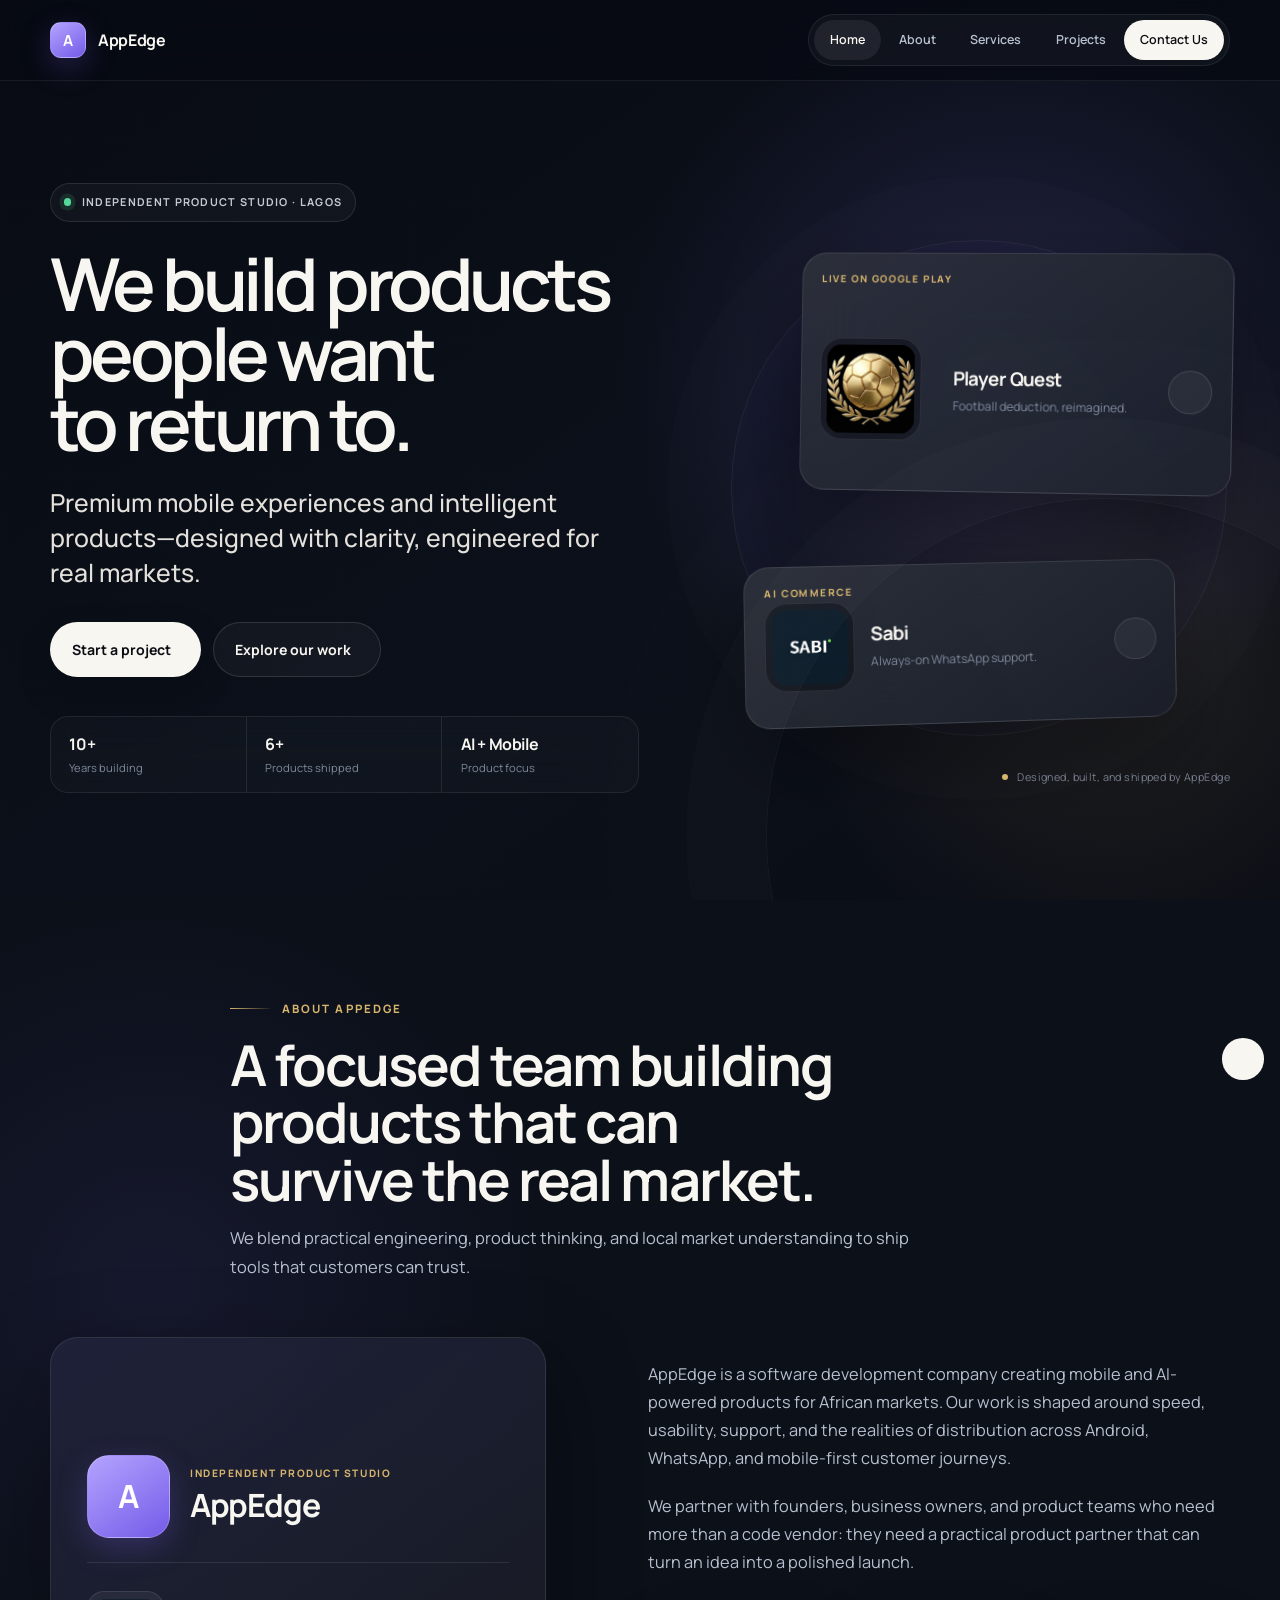
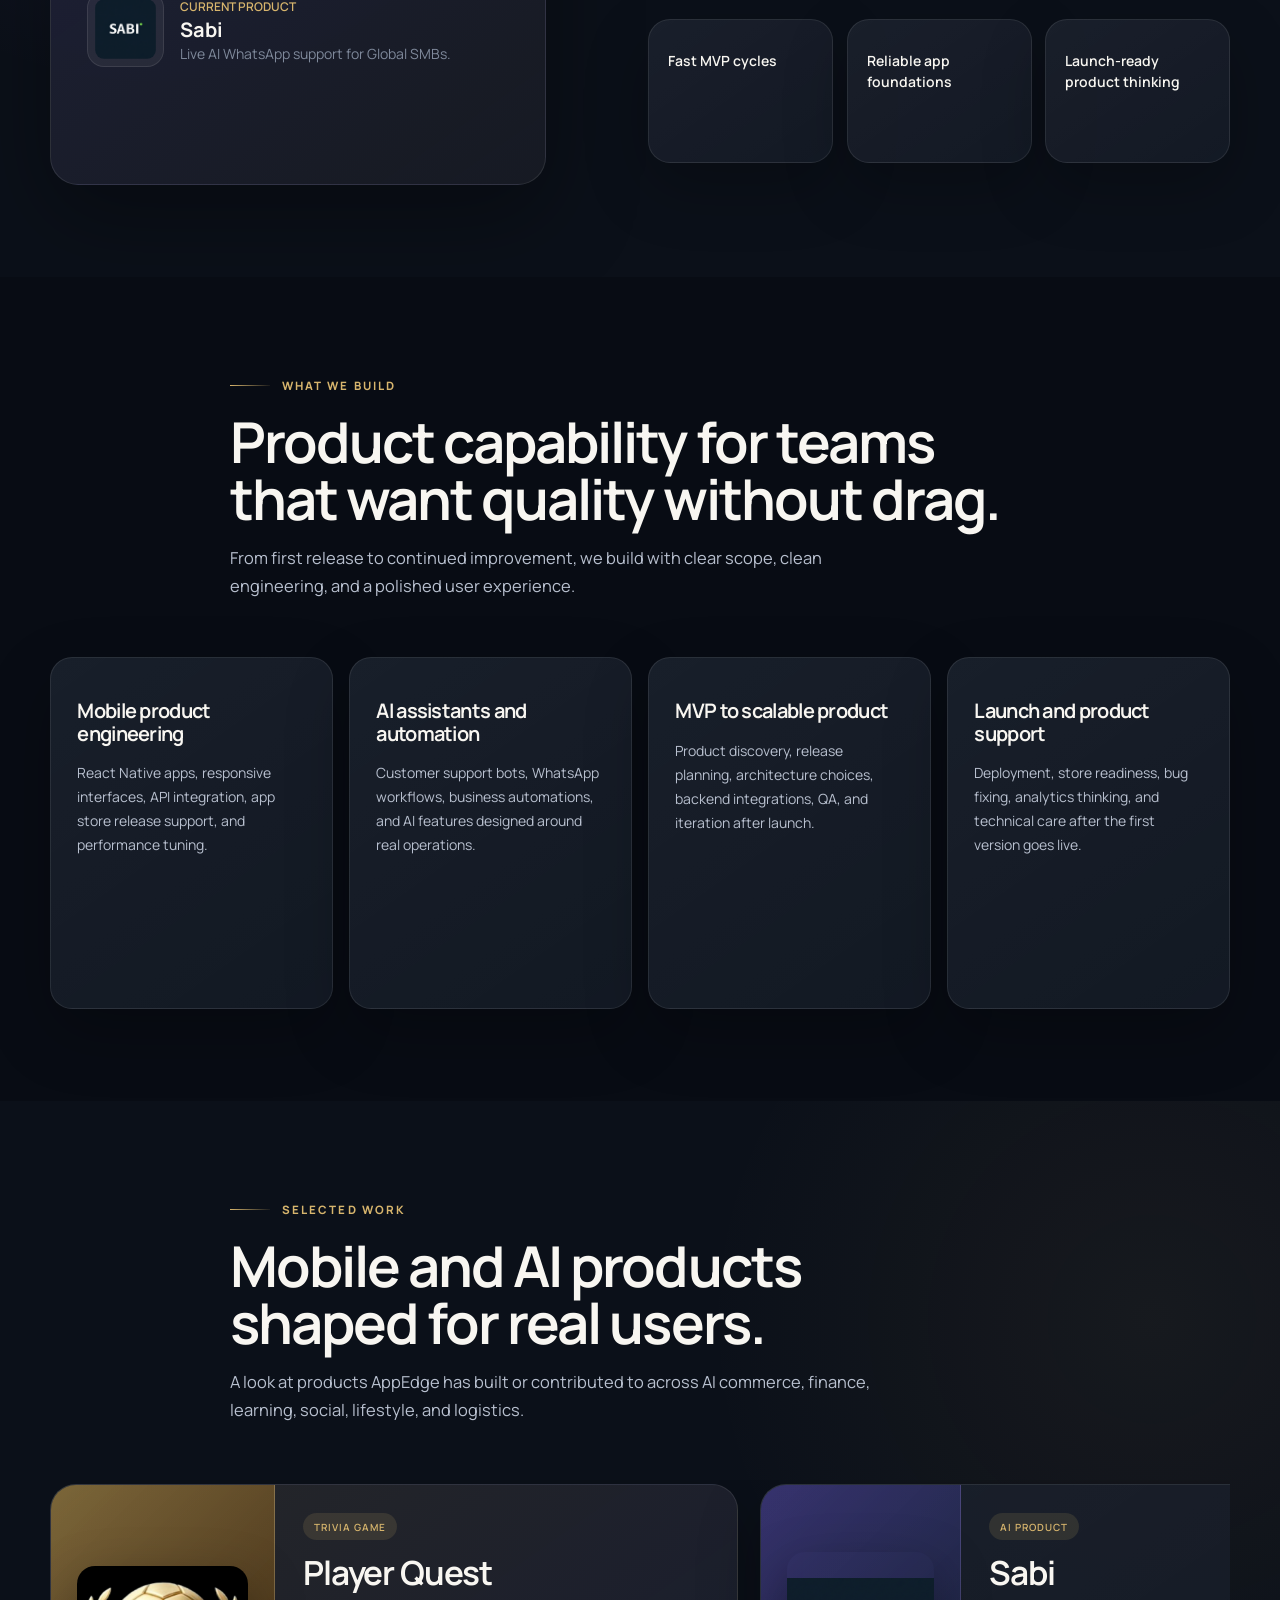
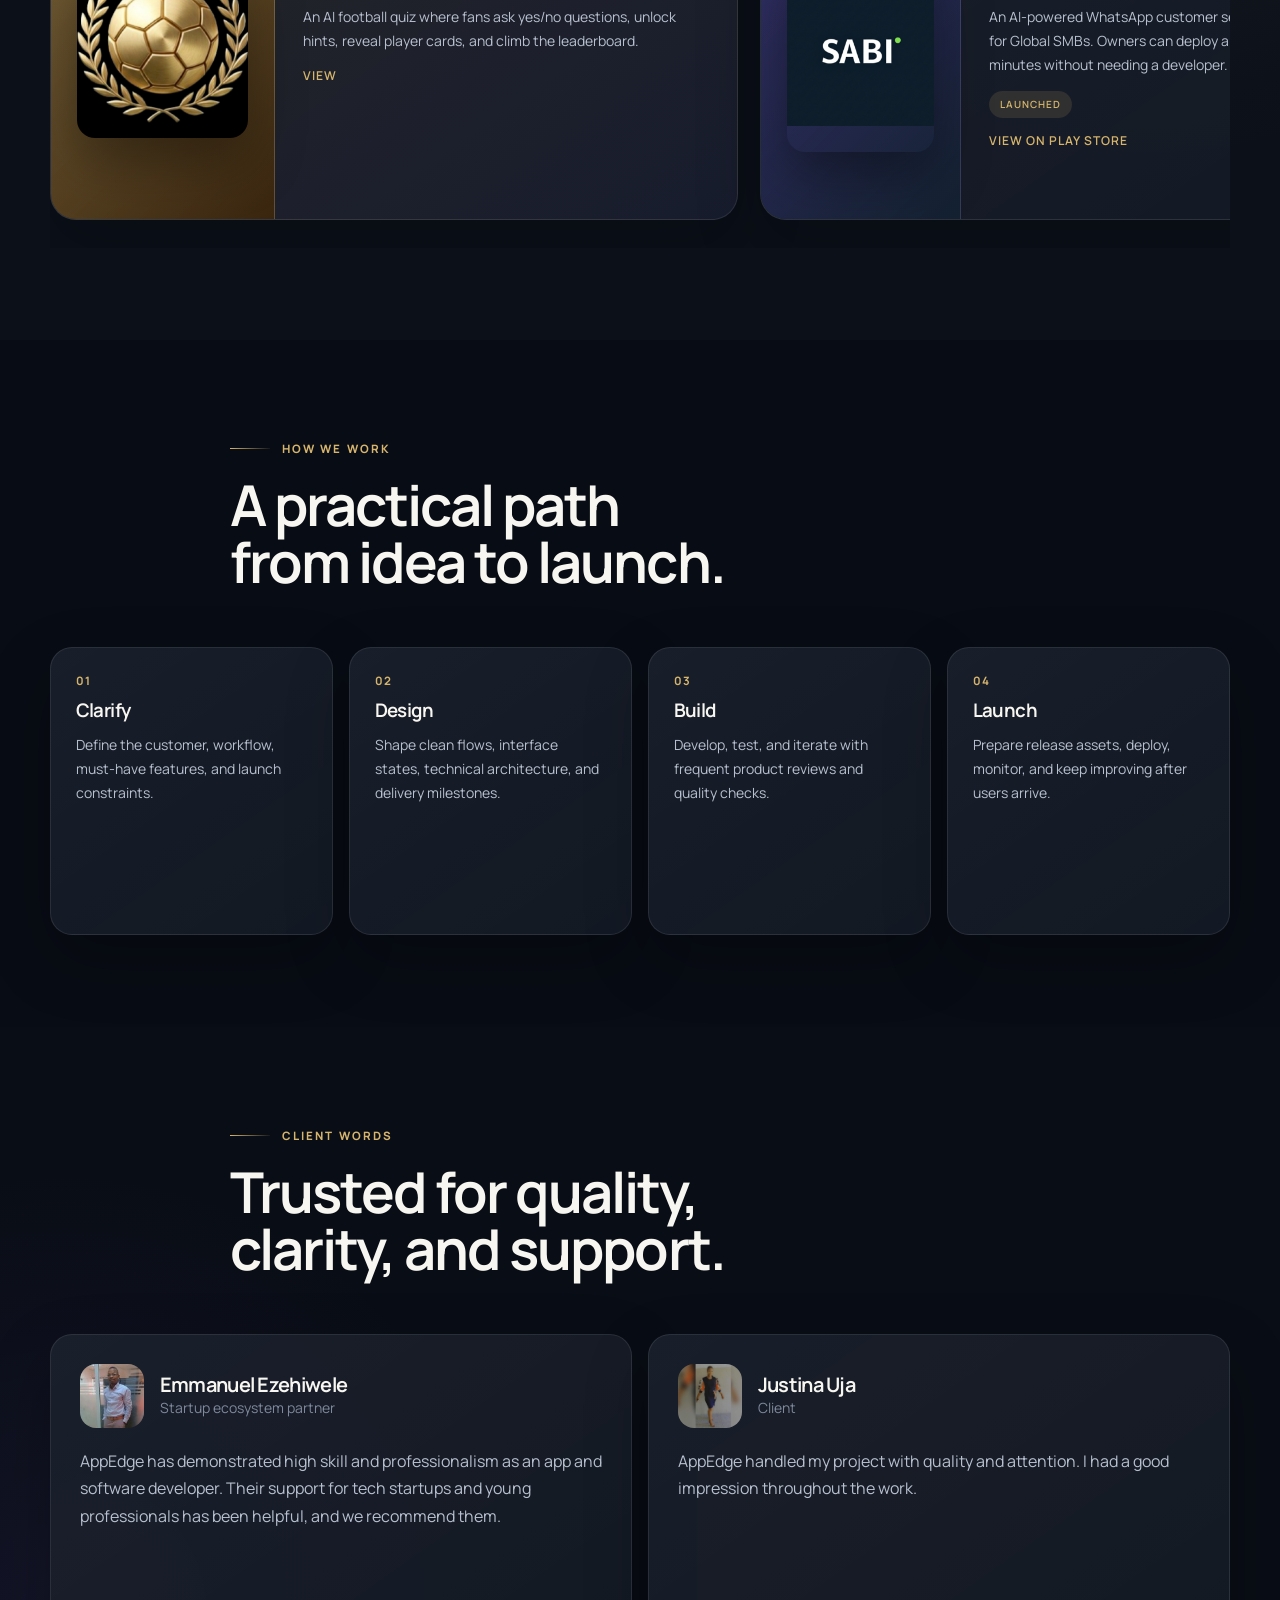
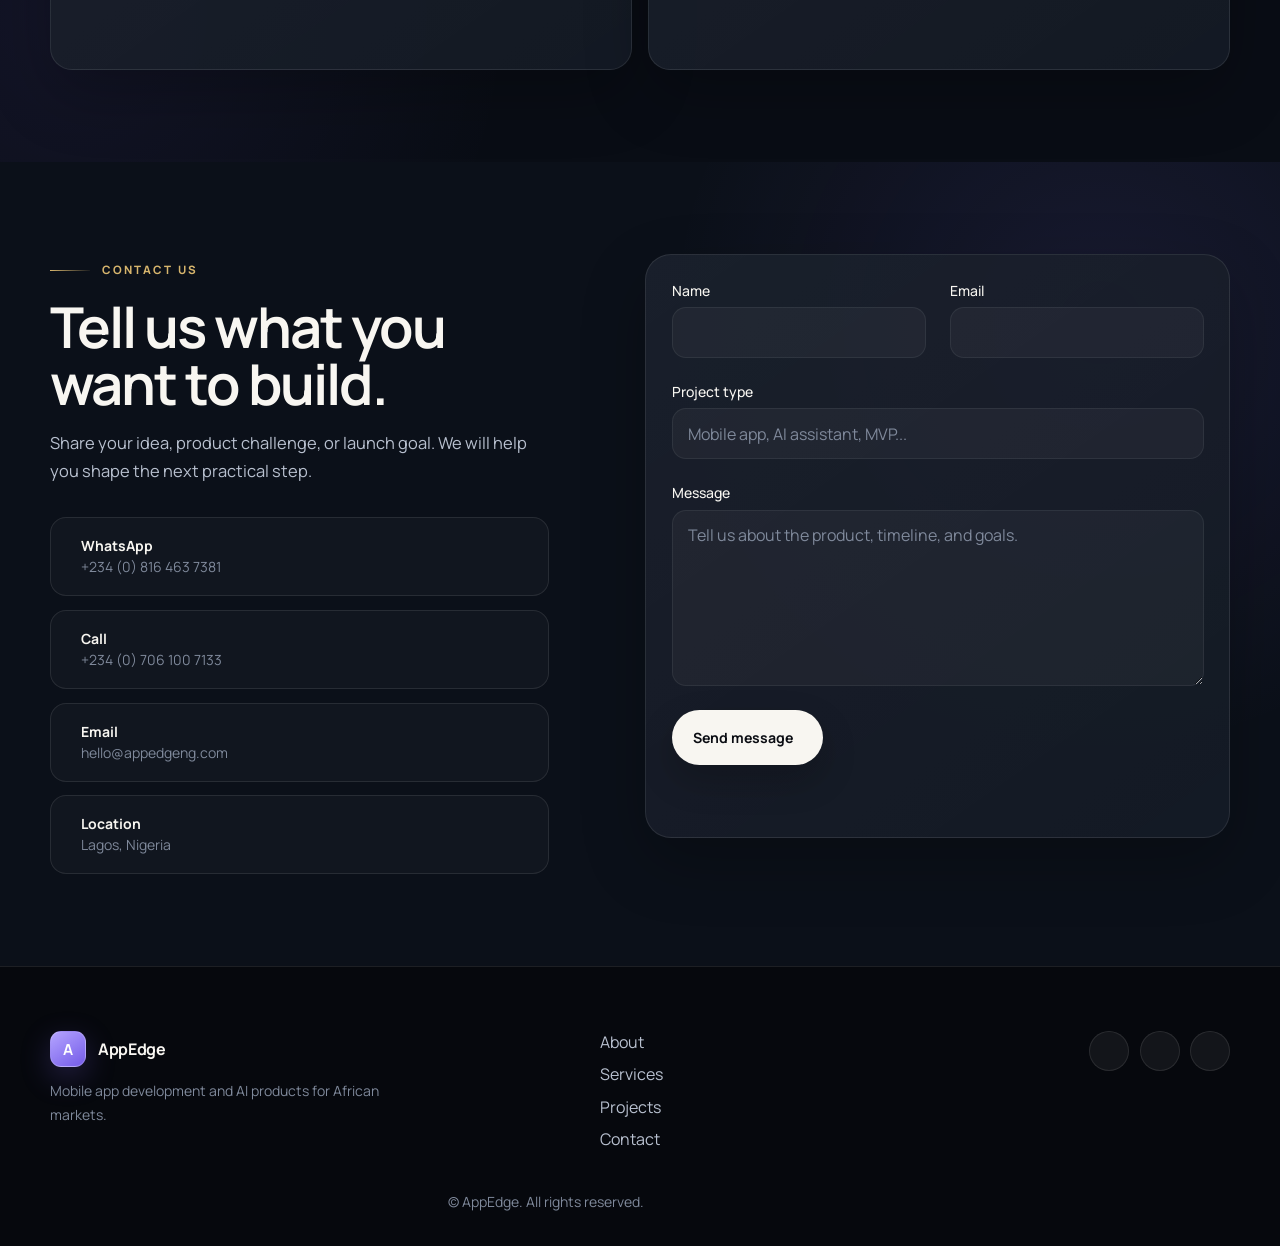
==== commit edc53da5: "Enable contact form email delivery" ====
--- a/index.html
+++ b/index.html
@@ -316,7 +316,7 @@
                         <span class="project-card__tag">Social mobile app</span>
                         <h3>TalkSay</h3>
                         <p>An anonymous social app for expression, language, identity, and community building.</p>
-                        <a href="https://play.google.com/store/apps/details?id=com.talksay.talksay&hl=en&gl=US&pli=1"
+                        <a href="https://play.google.com/store/apps/details?id=com.talksay.talksay"
                             target="_blank" rel="noopener" class="project-card__link">
                             View on Play Store <i class="uil uil-external-link-alt"></i>
                         </a>
@@ -348,7 +348,7 @@
                         <h3>Spotlight</h3>
                         <p>A mobile logistics ecosystem designed to streamline and optimize AB InBev operations across
                             Africa.</p>
-                        <a href="https://play.google.com/store/apps/details?id=com.beertechafrica.fleetapp&hl=en"
+                        <a href="https://play.google.com/store/apps/details?id=com.beertechafrica.mobispot"
                             target="_blank" rel="noopener" class="project-card__link">
                             View on Play Store <i class="uil uil-external-link-alt"></i>
                         </a>
@@ -466,7 +466,14 @@
                     </div>
                 </div>
 
-                <form class="contact__form grid" id="contact-form">
+                <form class="contact__form grid" id="contact-form"
+                    action="https://formsubmit.co/hello@appedgeng.com" method="POST">
+                    <input type="hidden" name="_subject" value="New AppEdge project inquiry">
+                    <input type="hidden" name="_next" value="https://appedgeng.com/?message=sent#contact">
+                    <input type="hidden" name="_template" value="table">
+                    <input class="contact__honeypot" type="text" name="_honey" tabindex="-1" autocomplete="off"
+                        aria-hidden="true">
+
                     <div class="contact__inputs grid">
                         <label class="contact__field">
                             <span>Name</span>
@@ -493,6 +500,7 @@
                     <button type="submit" class="button button--flex">
                         Send message <i class="uil uil-message button__icon"></i>
                     </button>
+                    <p class="contact__status" id="contact-status" aria-live="polite"></p>
                 </form>
             </div>
         </section>
@@ -536,7 +544,7 @@
         <i class="uil uil-arrow-up scrollup__icon"></i>
     </a>
 
-    <script src="assets/js/main.js"></script>
+    <script src="assets/js/main.js?v=20260729"></script>
 </body>
 
 </html>
--- a/assets/css/styles.css
+++ b/assets/css/styles.css
@@ -882,6 +882,31 @@
 
 .contact__form {
   padding: 1.35rem;
+}
+
+.contact__honeypot {
+  position: absolute !important;
+  left: -10000px !important;
+  width: 1px !important;
+  height: 1px !important;
+  opacity: 0 !important;
+  pointer-events: none !important;
+}
+
+.contact__status {
+  min-height: 1.4rem;
+  color: var(--text-color-light);
+  font-size: var(--small-font-size);
+}
+
+.contact__status.is-success {
+  color: var(--accent-color);
+}
+
+.contact__form button:disabled {
+  cursor: wait;
+  opacity: 0.72;
+  transform: none;
 }
 
 .contact__inputs {
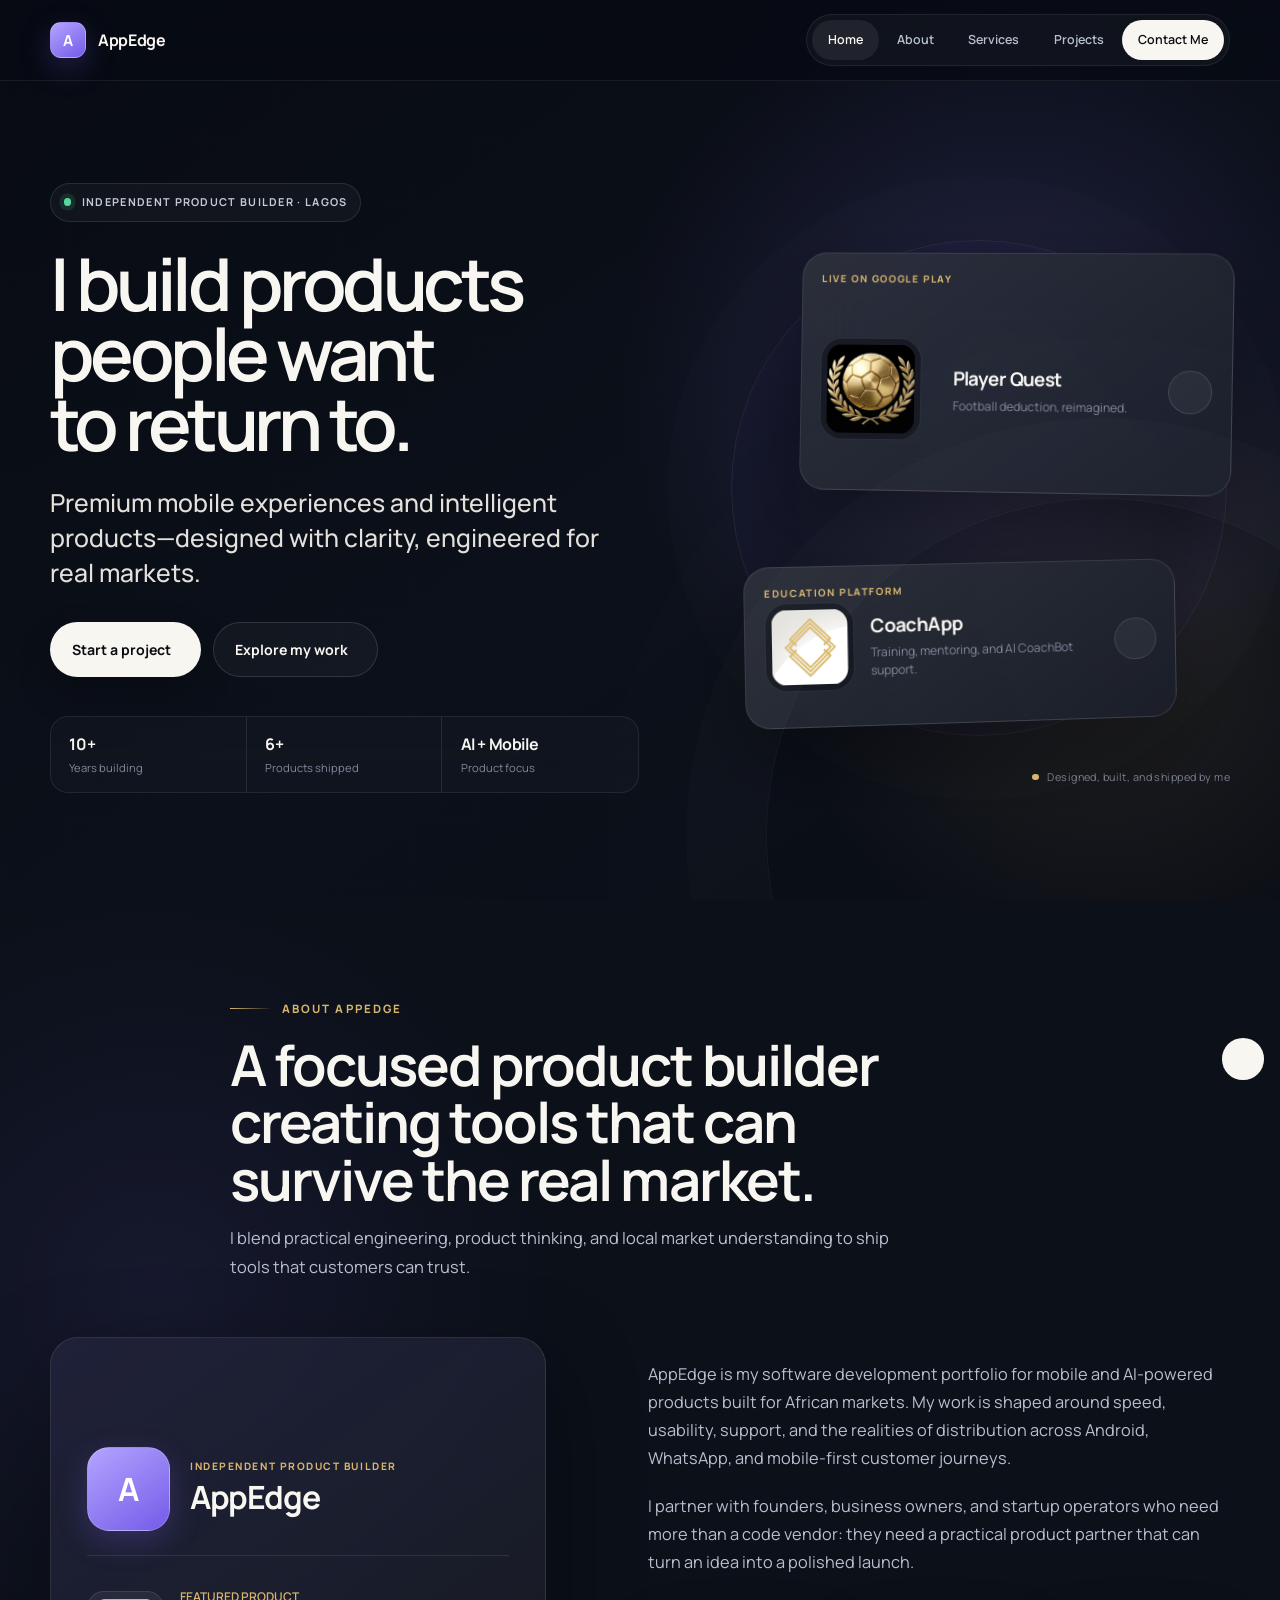
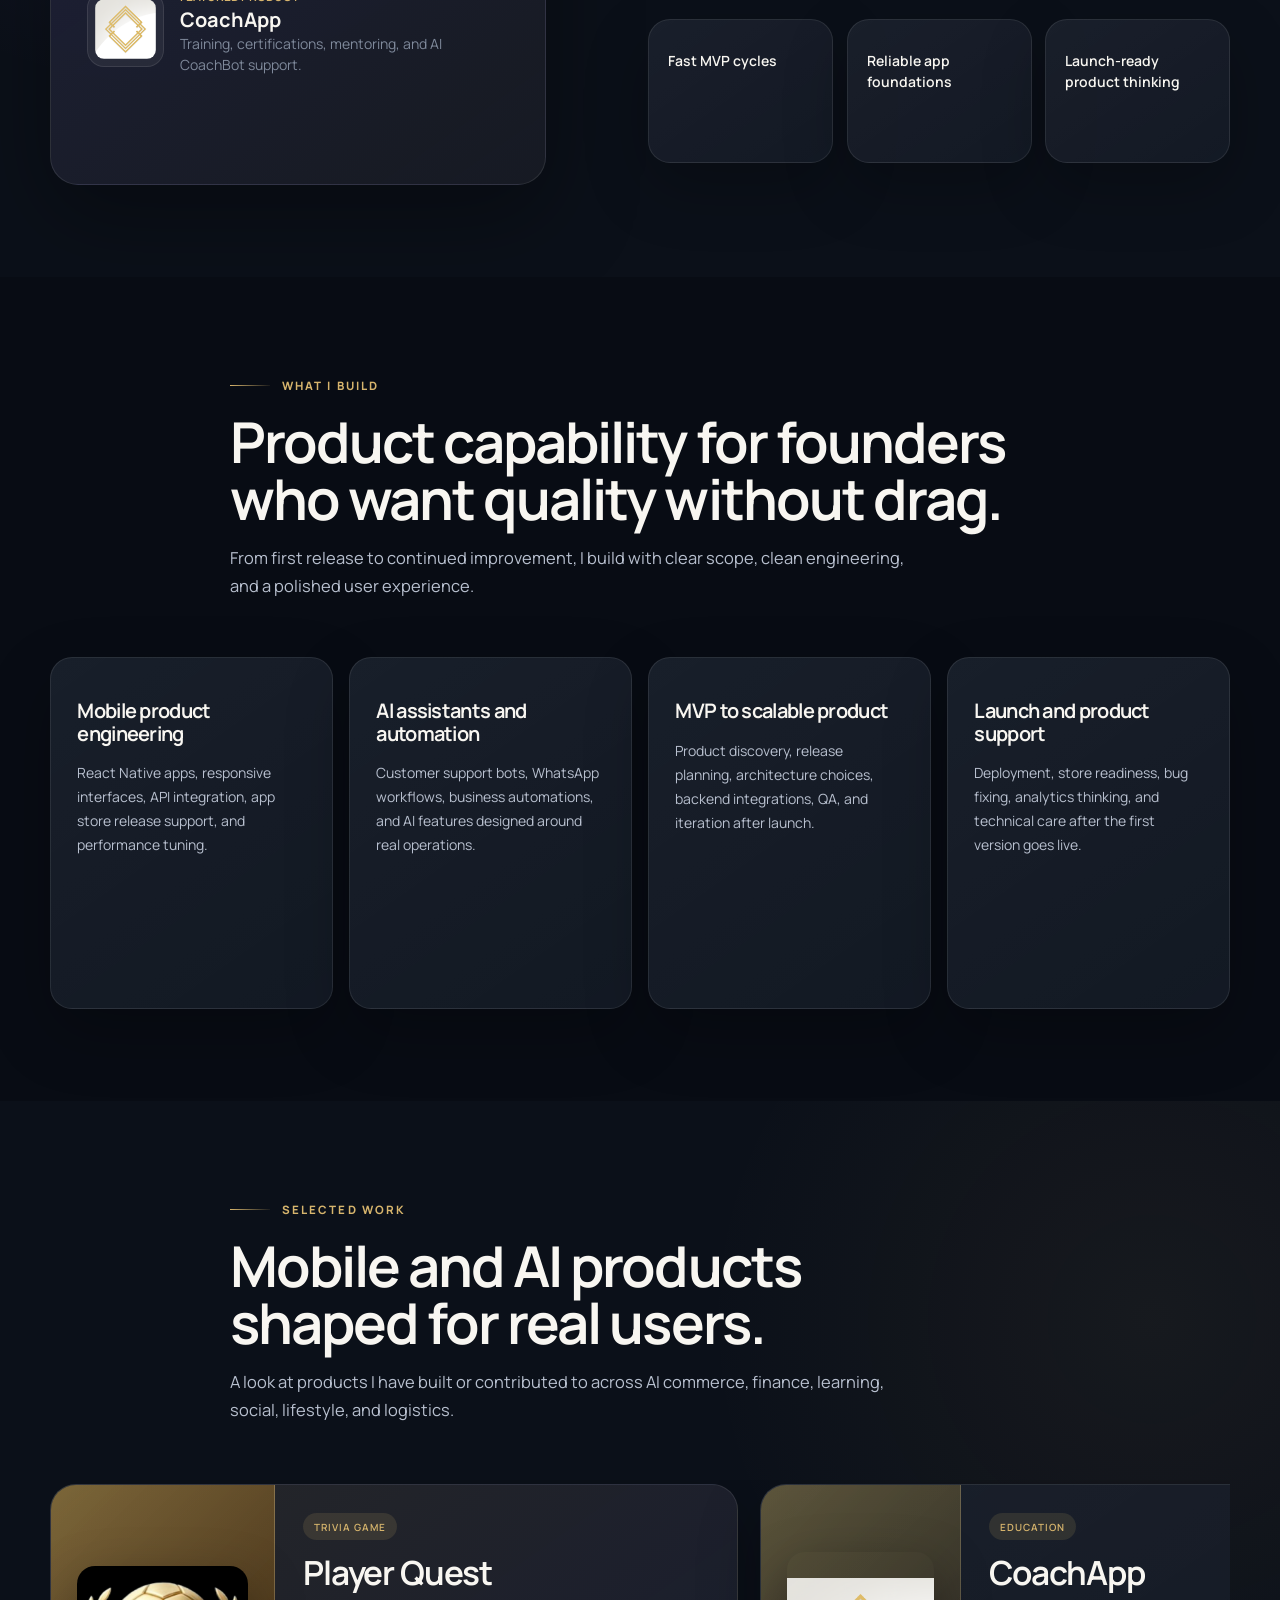
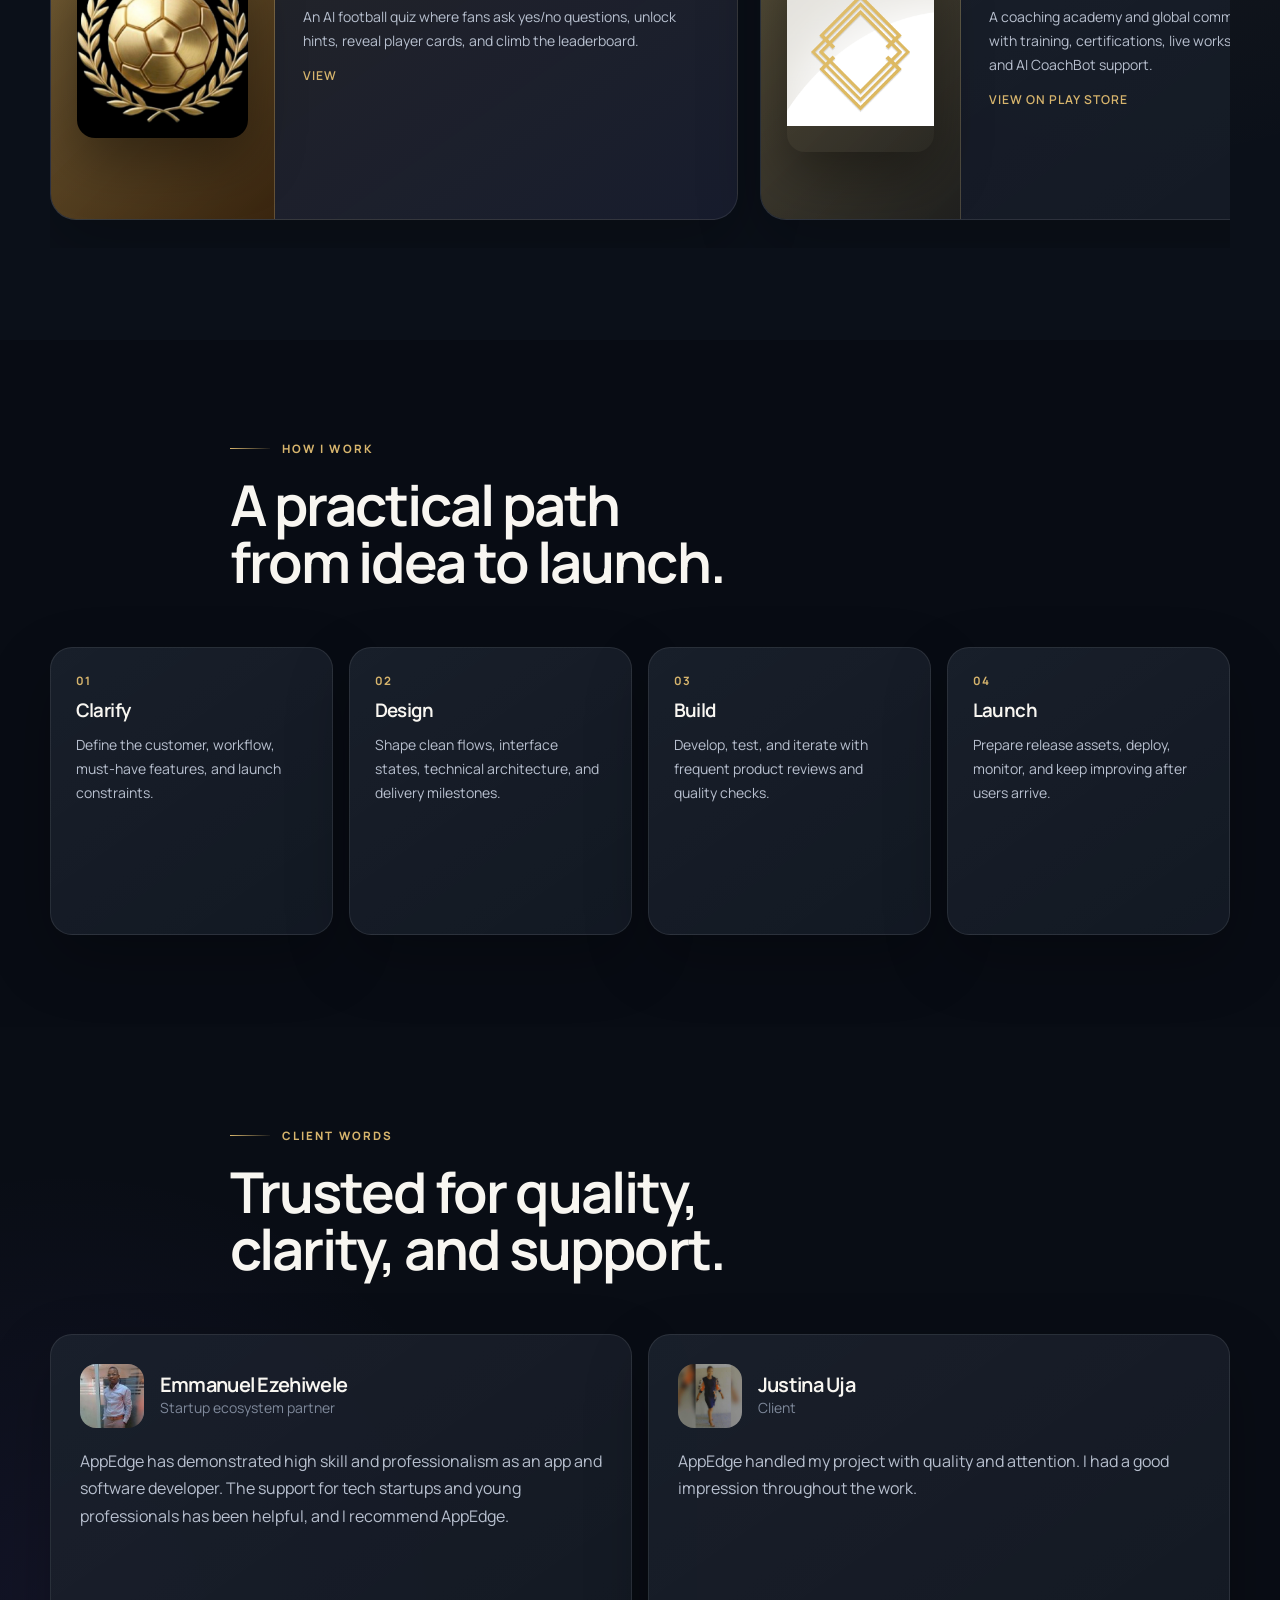
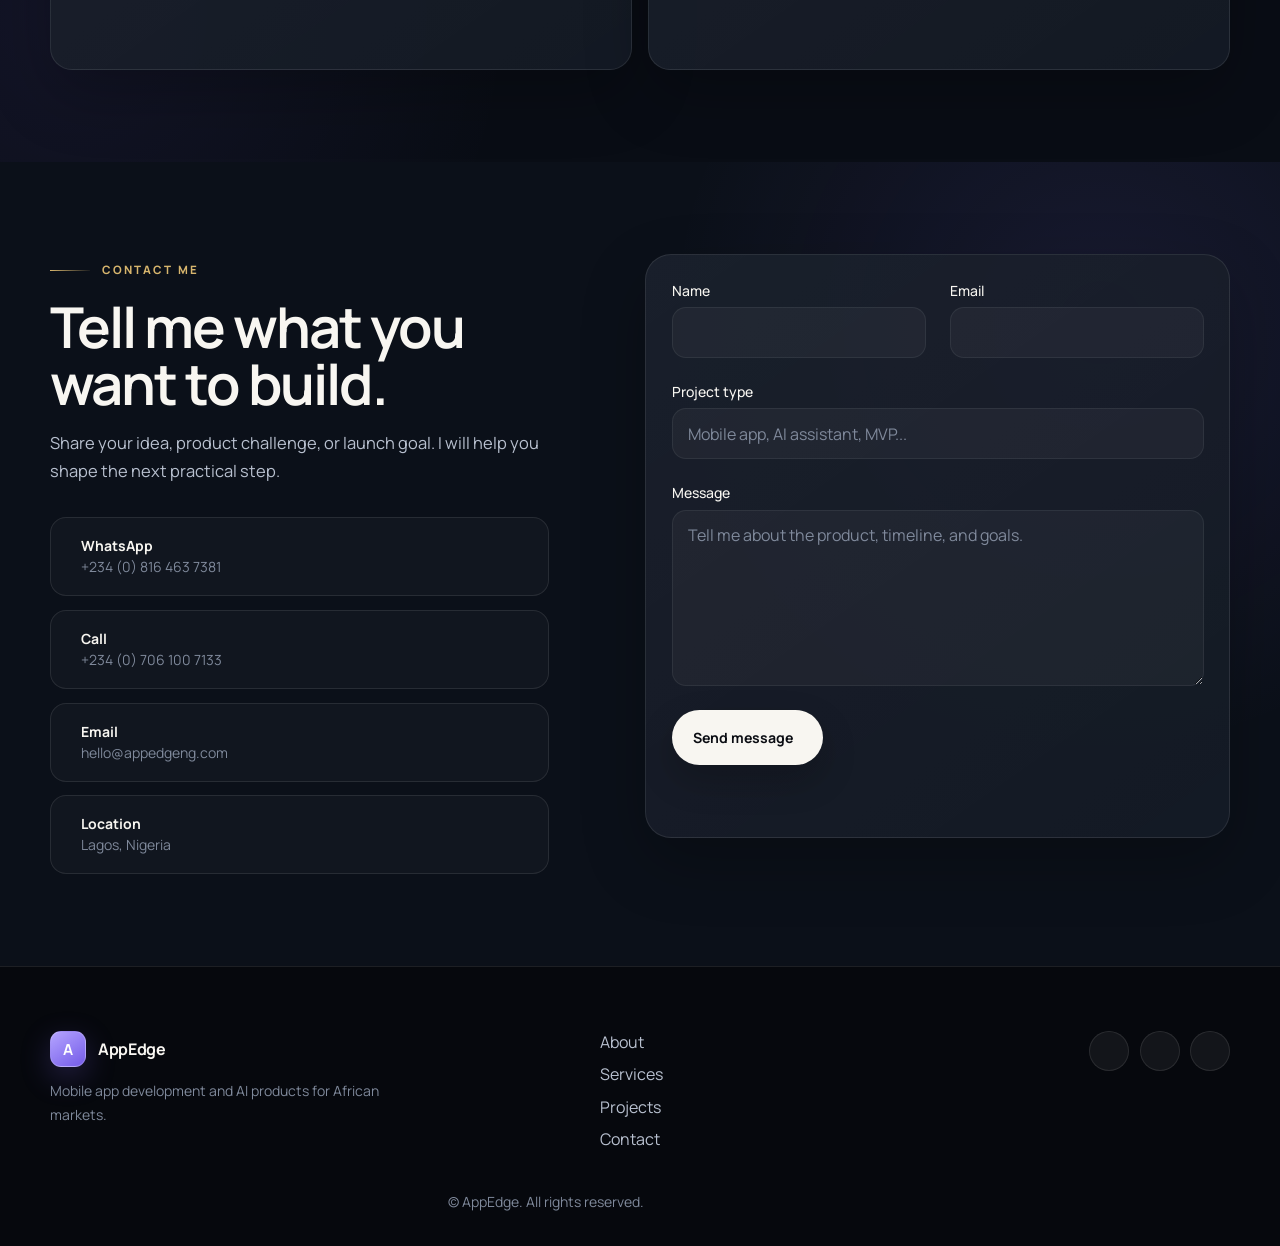
==== commit 0c58a64b: "Update portfolio copy and feature CoachApp" ====
--- a/index.html
+++ b/index.html
@@ -5,11 +5,11 @@
     <meta charset="UTF-8">
     <meta name="viewport" content="width=device-width, initial-scale=1.0">
     <meta name="description"
-        content="AppEdge builds premium mobile apps and AI-powered products for founders, startups, and African businesses.">
+        content="AppEdge showcases premium mobile apps and AI-powered products for founders, startups, and African businesses.">
     <meta name="theme-color" content="#14101f">
     <meta property="og:title" content="AppEdge | Mobile App Development & AI Products">
     <meta property="og:description"
-        content="A Lagos-based product studio building mobile apps and AI assistants for African markets.">
+        content="A Lagos-based product portfolio for mobile apps and AI assistants shaped for African markets.">
     <meta property="og:type" content="website">
     <meta property="og:url" content="https://appedgeng.com/">
     <meta property="og:image" content="https://appedgeng.com/assets/img/appedge_logo.png">
@@ -45,7 +45,7 @@
                     <li><a href="#about" class="nav__link">About</a></li>
                     <li><a href="#services" class="nav__link">Services</a></li>
                     <li><a href="#portfolio" class="nav__link">Projects</a></li>
-                    <li><a href="#contact" class="nav__link nav__link--cta">Contact Us</a></li>
+                    <li><a href="#contact" class="nav__link nav__link--cta">Contact Me</a></li>
                 </ul>
             </div>
         </nav>
@@ -56,8 +56,8 @@
             <div class="home__overlay"></div>
             <div class="home__container container grid">
                 <div class="home__copy">
-                    <p class="home__badge"><span></span> Independent product studio · Lagos</p>
-                    <h1 class="home__title" id="home-title">We build products people want to return to.</h1>
+                    <p class="home__badge"><span></span> Independent product builder · Lagos</p>
+                    <h1 class="home__title" id="home-title">I build products people want to return to.</h1>
                     <p class="home__subtitle">Premium mobile experiences and intelligent products—designed with
                         clarity, engineered for real markets.</p>
                     <div class="home__actions" aria-label="Primary actions">
@@ -65,11 +65,11 @@
                             Start a project <i class="uil uil-arrow-up-right button__icon"></i>
                         </a>
                         <a href="#portfolio" class="button button--ghost button--flex">
-                            Explore our work <i class="uil uil-arrow-down button__icon"></i>
-                        </a>
-                    </div>
-
-                    <dl class="home__proof" aria-label="Company highlights">
+                            Explore my work <i class="uil uil-arrow-down button__icon"></i>
+                        </a>
+                    </div>
+
+                    <dl class="home__proof" aria-label="Portfolio highlights">
                         <div>
                             <dt>10+</dt>
                             <dd>Years building</dd>
@@ -96,20 +96,20 @@
                         </span>
                         <i class="uil uil-arrow-up-right"></i>
                     </a>
-                    <a class="home-product home-product--sabi"
-                        href="https://play.google.com/store/apps/details?id=com.voke.sabi" target="_blank"
-                        rel="noopener">
-                        <span class="home-product__eyebrow">AI commerce</span>
-                        <img src="assets/img/sabi_logo.png" alt="Sabi">
+                    <a class="home-product home-product--coachapp"
+                        href="https://play.google.com/store/apps/details?id=com.thecoachingmasters.client&hl=en"
+                        target="_blank" rel="noopener">
+                        <span class="home-product__eyebrow">Education platform</span>
+                        <img src="assets/img/coachapp_icon.png" alt="CoachApp">
                         <span class="home-product__copy">
-                            <strong>Sabi</strong>
-                            <small>Always-on WhatsApp support.</small>
+                            <strong>CoachApp</strong>
+                            <small>Training, mentoring, and AI CoachBot support.</small>
                         </span>
                         <i class="uil uil-arrow-up-right"></i>
                     </a>
                     <div class="home__visual-note">
                         <span class="home__visual-dot"></span>
-                        <span>Designed, built, and shipped by AppEdge</span>
+                        <span>Designed, built, and shipped by me</span>
                     </div>
                 </div>
             </div>
@@ -118,10 +118,10 @@
         <section class="about section" id="about" aria-labelledby="about-title">
             <div class="section__heading container">
                 <p class="eyebrow">About AppEdge</p>
-                <h2 class="section__title" id="about-title">A focused team building products that can survive the
+                <h2 class="section__title" id="about-title">A focused product builder creating tools that can survive the
                     real market.</h2>
                 <p class="section__subtitle">
-                    We blend practical engineering, product thinking, and local market understanding to ship tools that
+                    I blend practical engineering, product thinking, and local market understanding to ship tools that
                     customers can trust.
                 </p>
             </div>
@@ -131,28 +131,28 @@
                     <div class="about__identity">
                         <span class="brand-mark brand-mark--large" aria-hidden="true">A</span>
                         <div>
-                            <span>Independent product studio</span>
+                            <span>Independent product builder</span>
                             <strong>AppEdge</strong>
                         </div>
                     </div>
                     <div class="about__product">
-                        <img src="assets/img/sabi_logo.png" alt="Sabi AI assistant logo">
-                        <div>
-                            <span>Current product</span>
-                            <strong>Sabi</strong>
-                            <p>Live AI WhatsApp support for Global SMBs.</p>
+                        <img src="assets/img/coachapp_icon.png" alt="CoachApp app icon">
+                        <div>
+                            <span>Featured product</span>
+                            <strong>CoachApp</strong>
+                            <p>Training, certifications, mentoring, and AI CoachBot support.</p>
                         </div>
                     </div>
                 </div>
 
                 <div class="about__data">
                     <p>
-                        AppEdge is a software development company creating mobile and AI-powered products for African
-                        markets. Our work is shaped around speed, usability, support, and the realities of distribution
+                        AppEdge is my software development portfolio for mobile and AI-powered products built for African
+                        markets. My work is shaped around speed, usability, support, and the realities of distribution
                         across Android, WhatsApp, and mobile-first customer journeys.
                     </p>
                     <p>
-                        We partner with founders, business owners, and product teams who need more than a code vendor:
+                        I partner with founders, business owners, and startup operators who need more than a code vendor:
                         they need a practical product partner that can turn an idea into a polished launch.
                     </p>
 
@@ -176,11 +176,11 @@
 
         <section class="services section" id="services" aria-labelledby="services-title">
             <div class="section__heading container">
-                <p class="eyebrow">What we build</p>
-                <h2 class="section__title" id="services-title">Product capability for teams that want quality without
+                <p class="eyebrow">What I build</p>
+                <h2 class="section__title" id="services-title">Product capability for founders who want quality without
                     drag.</h2>
                 <p class="section__subtitle">
-                    From first release to continued improvement, we build with clear scope, clean engineering, and a
+                    From first release to continued improvement, I build with clear scope, clean engineering, and a
                     polished user experience.
                 </p>
             </div>
@@ -221,7 +221,7 @@
                 <p class="eyebrow">Selected work</p>
                 <h2 class="section__title" id="portfolio-title">Mobile and AI products shaped for real users.</h2>
                 <p class="section__subtitle">
-                    A look at products AppEdge has built or contributed to across AI commerce, finance, learning,
+                    A look at products I have built or contributed to across AI commerce, finance, learning,
                     social, lifestyle, and logistics.
                 </p>
             </div>
@@ -238,6 +238,38 @@
                             climb the leaderboard.</p>
                         <a href="/player-quest/" class="project-card__link">
                             View <i class="uil uil-arrow-right"></i>
+                        </a>
+                    </div>
+                </article>
+
+                <article class="project-card project-card--coachapp">
+                    <div class="project-card__media">
+                        <img src="assets/img/coachapp_icon.png" alt="CoachApp app icon">
+                    </div>
+                    <div class="project-card__body">
+                        <span class="project-card__tag">Education</span>
+                        <h3>CoachApp</h3>
+                        <p>A coaching academy and global community platform with training, certifications, live
+                            workshops, mentoring, and AI CoachBot support.</p>
+                        <a href="https://play.google.com/store/apps/details?id=com.thecoachingmasters.client&hl=en"
+                            target="_blank" rel="noopener" class="project-card__link">
+                            View on Play Store <i class="uil uil-external-link-alt"></i>
+                        </a>
+                    </div>
+                </article>
+
+                <article class="project-card project-card--kashpulse">
+                    <div class="project-card__media">
+                        <img src="assets/img/kashpulse_icon.png" alt="KashPulse app icon">
+                    </div>
+                    <div class="project-card__body">
+                        <span class="project-card__tag">Finance</span>
+                        <h3>KashPulse</h3>
+                        <p>Arbitrage intelligence for P2P and spot traders, helping users spot exchange price gaps,
+                            bridge trades, and move faster with real-time market signals.</p>
+                        <a href="https://play.google.com/store/apps/details?id=com.voke.kashpulse" target="_blank"
+                            rel="noopener" class="project-card__link">
+                            View on Play Store <i class="uil uil-external-link-alt"></i>
                         </a>
                     </div>
                 </article>
@@ -259,38 +291,6 @@
                     </div>
                 </article>
 
-                <article class="project-card project-card--kashpulse">
-                    <div class="project-card__media">
-                        <img src="assets/img/kashpulse_icon.png" alt="KashPulse app icon">
-                    </div>
-                    <div class="project-card__body">
-                        <span class="project-card__tag">Finance</span>
-                        <h3>KashPulse</h3>
-                        <p>Arbitrage intelligence for P2P and spot traders, helping users spot exchange price gaps,
-                            bridge trades, and move faster with real-time market signals.</p>
-                        <a href="https://play.google.com/store/apps/details?id=com.voke.kashpulse" target="_blank"
-                            rel="noopener" class="project-card__link">
-                            View on Play Store <i class="uil uil-external-link-alt"></i>
-                        </a>
-                    </div>
-                </article>
-
-                <article class="project-card project-card--coachapp">
-                    <div class="project-card__media">
-                        <img src="assets/img/coachapp_icon.png" alt="CoachApp app icon">
-                    </div>
-                    <div class="project-card__body">
-                        <span class="project-card__tag">Education</span>
-                        <h3>CoachApp</h3>
-                        <p>A coaching academy and global community platform with training, certifications, live
-                            workshops, mentoring, and AI CoachBot support.</p>
-                        <a href="https://play.google.com/store/apps/details?id=com.thecoachingmasters.client&hl=en"
-                            target="_blank" rel="noopener" class="project-card__link">
-                            View on Play Store <i class="uil uil-external-link-alt"></i>
-                        </a>
-                    </div>
-                </article>
-
                 <a class="project-card project-card--talkam project-card--clickable" href="/talkam/"
                     aria-label="Explore TalkAm voice-to-English keyboard">
                     <div class="project-card__media">
@@ -359,7 +359,7 @@
 
         <section class="process section" aria-labelledby="process-title">
             <div class="section__heading container">
-                <p class="eyebrow">How we work</p>
+                <p class="eyebrow">How I work</p>
                 <h2 class="section__title" id="process-title">A practical path from idea to launch.</h2>
             </div>
 
@@ -403,8 +403,8 @@
                         </div>
                     </div>
                     <p>
-                        AppEdge has demonstrated high skill and professionalism as an app and software developer. Their
-                        support for tech startups and young professionals has been helpful, and we recommend them.
+                        AppEdge has demonstrated high skill and professionalism as an app and software developer. The
+                        support for tech startups and young professionals has been helpful, and I recommend AppEdge.
                     </p>
                 </article>
 
@@ -427,10 +427,10 @@
         <section class="contact section" id="contact" aria-labelledby="contact-title">
             <div class="contact__container container grid">
                 <div class="contact__intro">
-                    <p class="eyebrow">Contact us</p>
-                    <h2 class="section__title" id="contact-title">Tell us what you want to build.</h2>
+                    <p class="eyebrow">Contact me</p>
+                    <h2 class="section__title" id="contact-title">Tell me what you want to build.</h2>
                     <p class="section__subtitle">
-                        Share your idea, product challenge, or launch goal. We will help you shape the next practical
+                        Share your idea, product challenge, or launch goal. I will help you shape the next practical
                         step.
                     </p>
 
@@ -493,7 +493,7 @@
 
                     <label class="contact__field">
                         <span>Message</span>
-                        <textarea name="message" rows="6" placeholder="Tell us about the product, timeline, and goals."
+                        <textarea name="message" rows="6" placeholder="Tell me about the product, timeline, and goals."
                             required></textarea>
                     </label>
 
--- a/assets/css/styles.css
+++ b/assets/css/styles.css
@@ -1626,14 +1626,14 @@
   transform: rotateY(-2deg) rotateZ(0deg) translateY(-5px);
 }
 
-.home-product--sabi {
+.home-product--coachapp {
   right: 3.2rem;
   bottom: 3.8rem;
   min-height: 10rem;
   transform: rotateY(4deg) rotateZ(-1deg);
 }
 
-.home-product--sabi:hover {
+.home-product--coachapp:hover {
   transform: rotateY(2deg) rotateZ(0deg) translateY(-5px);
 }
 
@@ -1658,7 +1658,7 @@
   background: rgba(2, 5, 10, 0.38);
 }
 
-.home-product--sabi img {
+.home-product--coachapp img {
   width: 5.5rem;
   height: 5.5rem;
 }
@@ -2028,7 +2028,7 @@
     height: 5.4rem;
   }
 
-  .home-product--sabi {
+  .home-product--coachapp {
     right: 1rem;
   }
 }
@@ -2122,12 +2122,12 @@
   }
 
   .home-product--playerquest img,
-  .home-product--sabi img {
+  .home-product--coachapp img {
     width: 5rem;
     height: 5rem;
   }
 
-  .home-product--sabi {
+  .home-product--coachapp {
     right: auto;
     bottom: 2rem;
     left: 0;
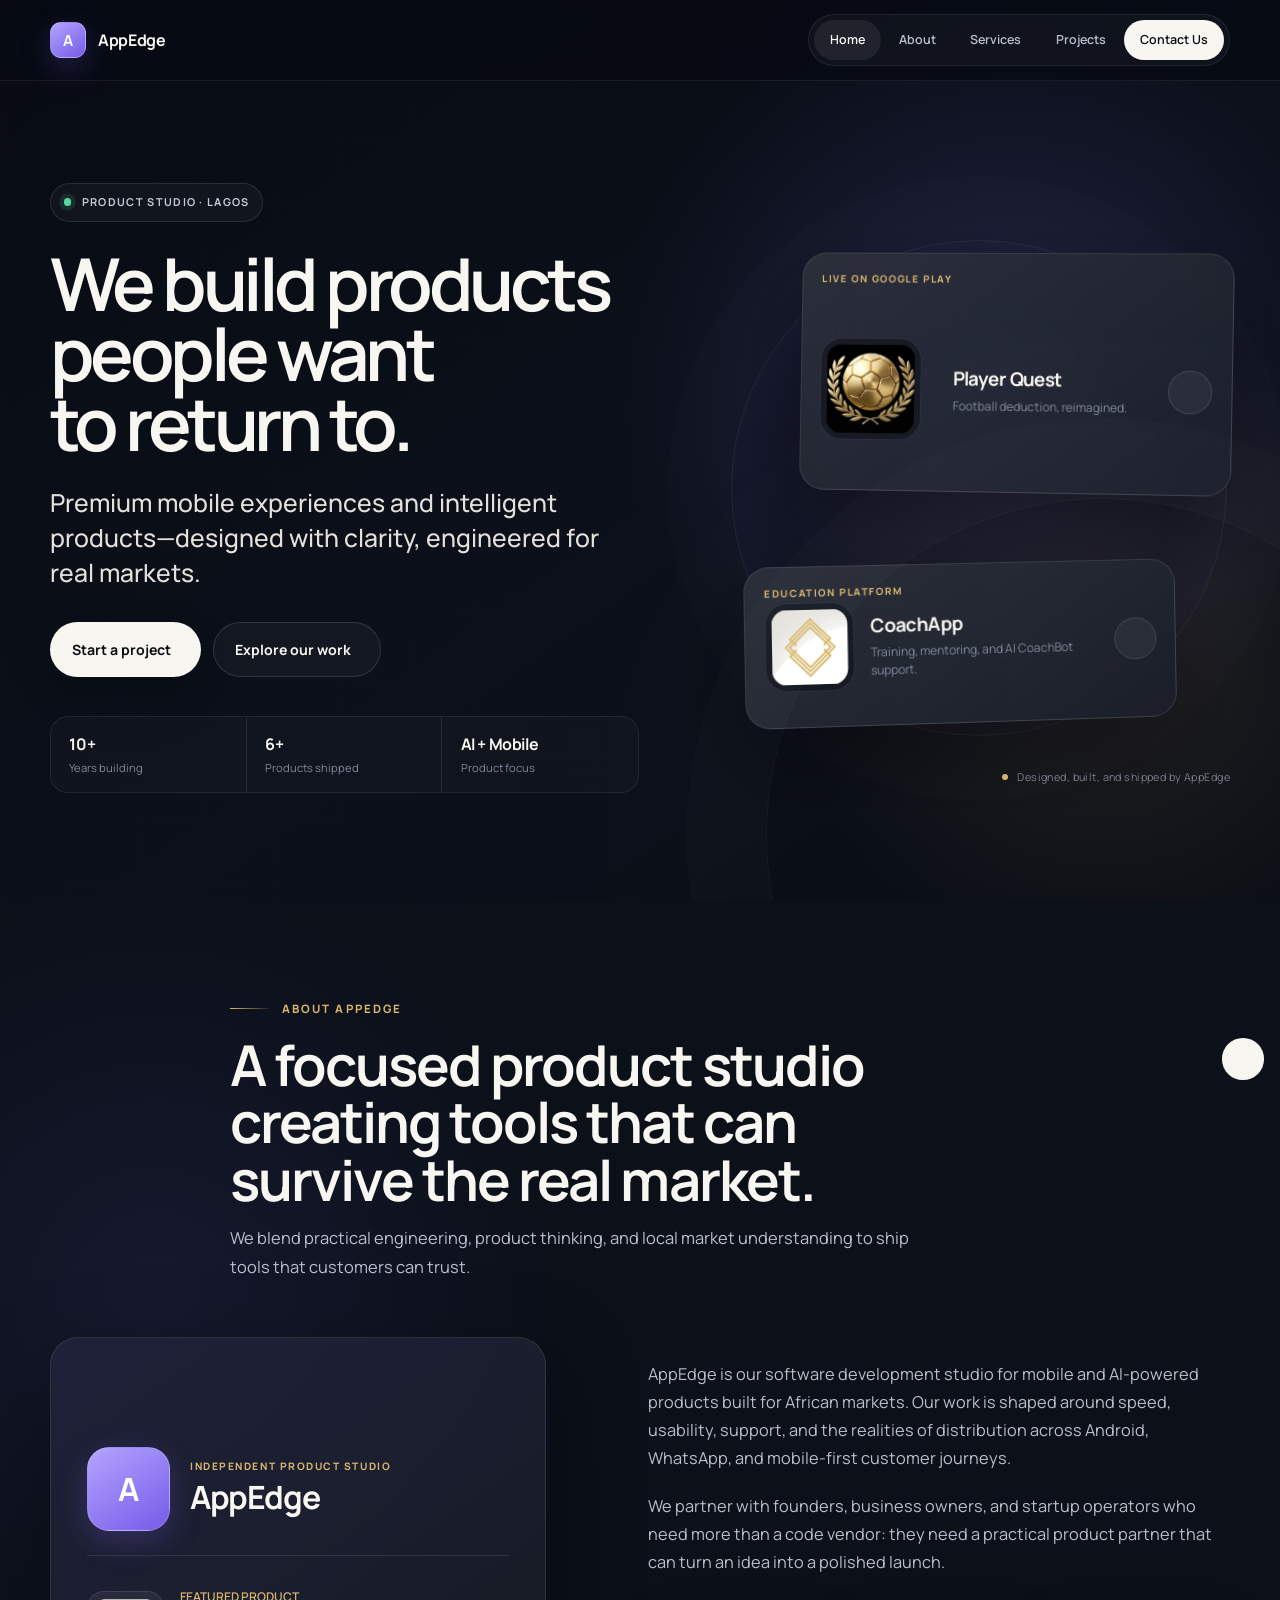
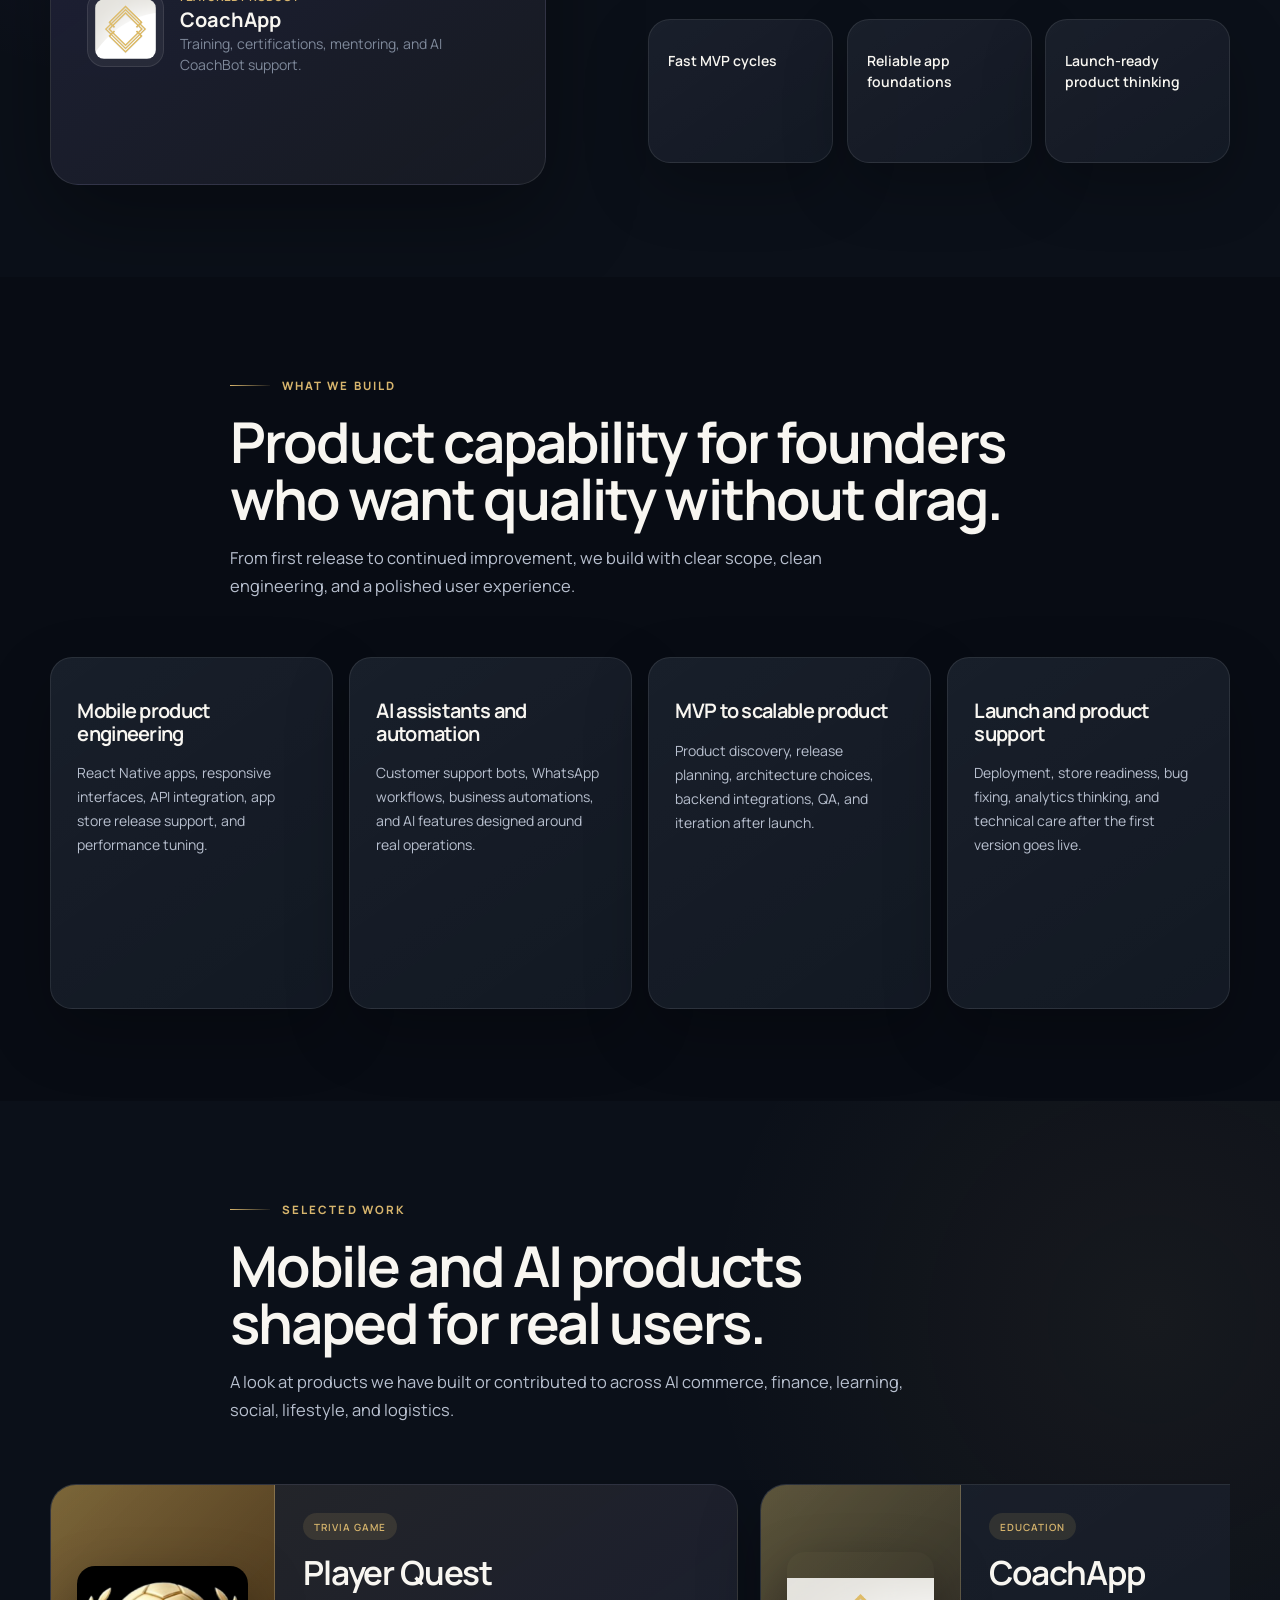
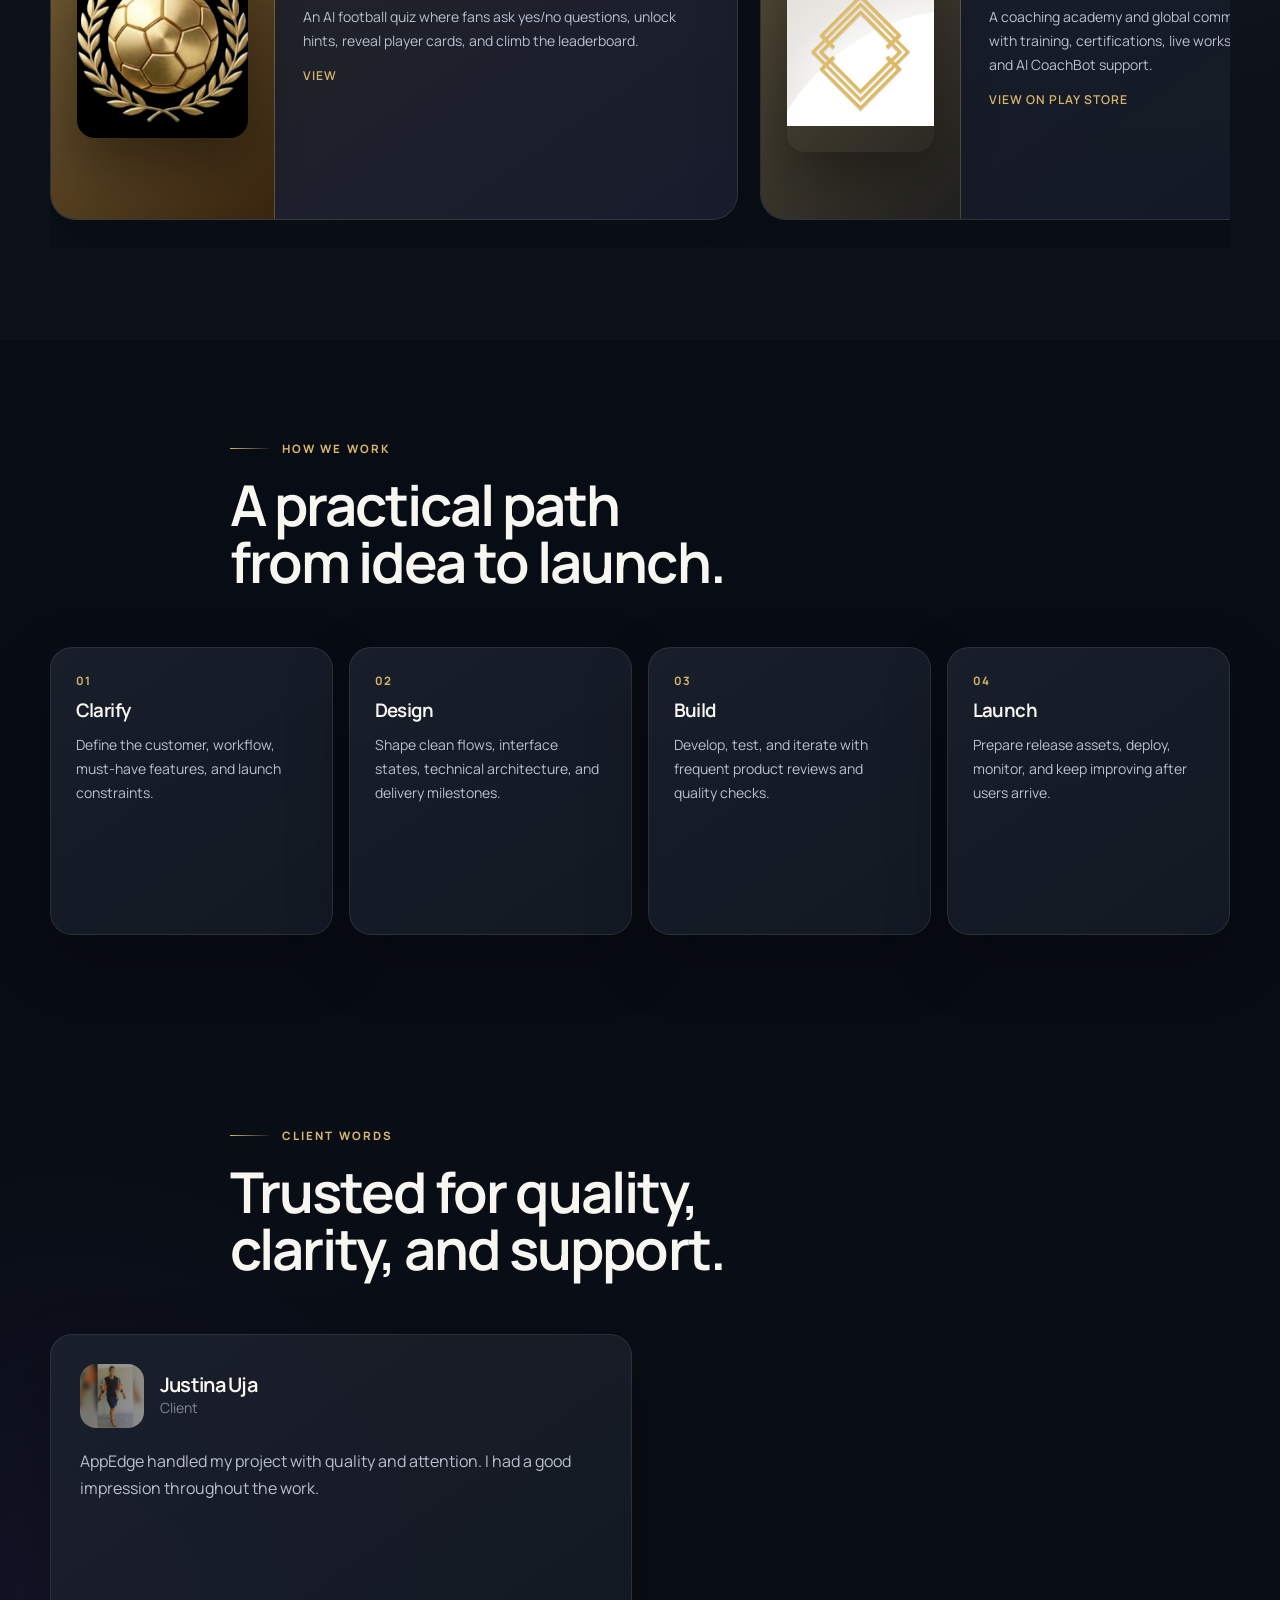
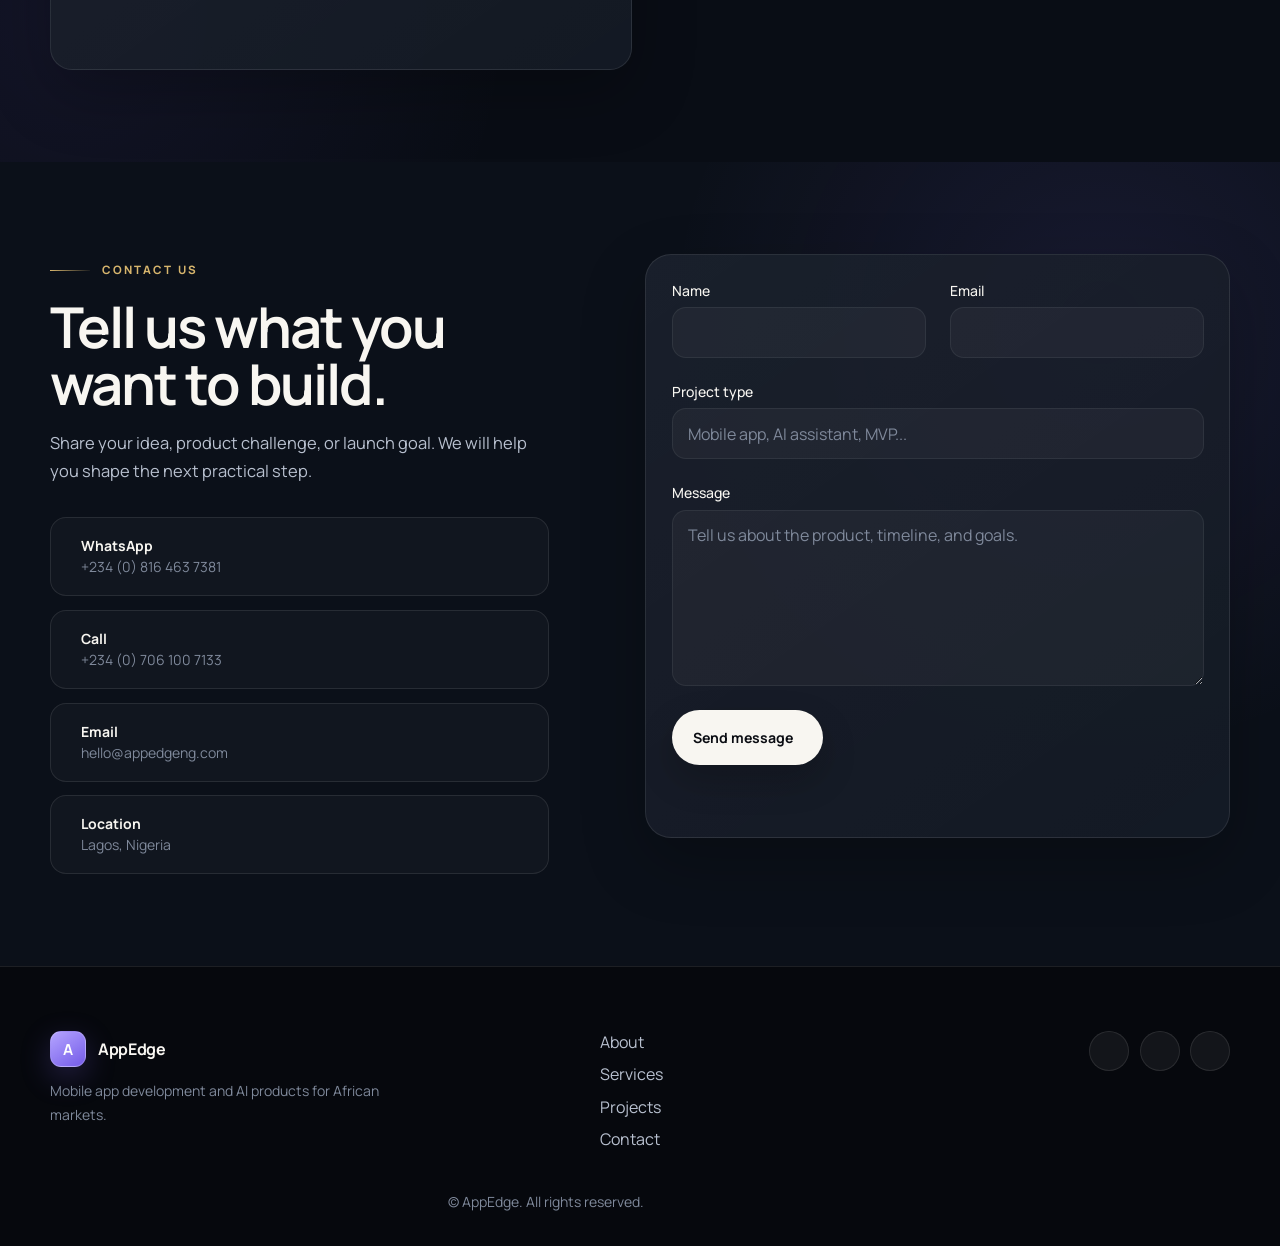
==== commit 28306846: "Use studio voice on portfolio" ====
--- a/index.html
+++ b/index.html
@@ -45,7 +45,7 @@
                     <li><a href="#about" class="nav__link">About</a></li>
                     <li><a href="#services" class="nav__link">Services</a></li>
                     <li><a href="#portfolio" class="nav__link">Projects</a></li>
-                    <li><a href="#contact" class="nav__link nav__link--cta">Contact Me</a></li>
+                    <li><a href="#contact" class="nav__link nav__link--cta">Contact Us</a></li>
                 </ul>
             </div>
         </nav>
@@ -56,8 +56,8 @@
             <div class="home__overlay"></div>
             <div class="home__container container grid">
                 <div class="home__copy">
-                    <p class="home__badge"><span></span> Independent product builder · Lagos</p>
-                    <h1 class="home__title" id="home-title">I build products people want to return to.</h1>
+                    <p class="home__badge"><span></span> Product studio · Lagos</p>
+                    <h1 class="home__title" id="home-title">We build products people want to return to.</h1>
                     <p class="home__subtitle">Premium mobile experiences and intelligent products—designed with
                         clarity, engineered for real markets.</p>
                     <div class="home__actions" aria-label="Primary actions">
@@ -65,7 +65,7 @@
                             Start a project <i class="uil uil-arrow-up-right button__icon"></i>
                         </a>
                         <a href="#portfolio" class="button button--ghost button--flex">
-                            Explore my work <i class="uil uil-arrow-down button__icon"></i>
+                            Explore our work <i class="uil uil-arrow-down button__icon"></i>
                         </a>
                     </div>
 
@@ -109,7 +109,7 @@
                     </a>
                     <div class="home__visual-note">
                         <span class="home__visual-dot"></span>
-                        <span>Designed, built, and shipped by me</span>
+                        <span>Designed, built, and shipped by AppEdge</span>
                     </div>
                 </div>
             </div>
@@ -118,10 +118,10 @@
         <section class="about section" id="about" aria-labelledby="about-title">
             <div class="section__heading container">
                 <p class="eyebrow">About AppEdge</p>
-                <h2 class="section__title" id="about-title">A focused product builder creating tools that can survive the
+                <h2 class="section__title" id="about-title">A focused product studio creating tools that can survive the
                     real market.</h2>
                 <p class="section__subtitle">
-                    I blend practical engineering, product thinking, and local market understanding to ship tools that
+                    We blend practical engineering, product thinking, and local market understanding to ship tools that
                     customers can trust.
                 </p>
             </div>
@@ -131,7 +131,7 @@
                     <div class="about__identity">
                         <span class="brand-mark brand-mark--large" aria-hidden="true">A</span>
                         <div>
-                            <span>Independent product builder</span>
+                            <span>Independent product studio</span>
                             <strong>AppEdge</strong>
                         </div>
                     </div>
@@ -147,12 +147,12 @@
 
                 <div class="about__data">
                     <p>
-                        AppEdge is my software development portfolio for mobile and AI-powered products built for African
-                        markets. My work is shaped around speed, usability, support, and the realities of distribution
+                        AppEdge is our software development studio for mobile and AI-powered products built for African
+                        markets. Our work is shaped around speed, usability, support, and the realities of distribution
                         across Android, WhatsApp, and mobile-first customer journeys.
                     </p>
                     <p>
-                        I partner with founders, business owners, and startup operators who need more than a code vendor:
+                        We partner with founders, business owners, and startup operators who need more than a code vendor:
                         they need a practical product partner that can turn an idea into a polished launch.
                     </p>
 
@@ -176,11 +176,11 @@
 
         <section class="services section" id="services" aria-labelledby="services-title">
             <div class="section__heading container">
-                <p class="eyebrow">What I build</p>
+                <p class="eyebrow">What we build</p>
                 <h2 class="section__title" id="services-title">Product capability for founders who want quality without
                     drag.</h2>
                 <p class="section__subtitle">
-                    From first release to continued improvement, I build with clear scope, clean engineering, and a
+                    From first release to continued improvement, we build with clear scope, clean engineering, and a
                     polished user experience.
                 </p>
             </div>
@@ -221,7 +221,7 @@
                 <p class="eyebrow">Selected work</p>
                 <h2 class="section__title" id="portfolio-title">Mobile and AI products shaped for real users.</h2>
                 <p class="section__subtitle">
-                    A look at products I have built or contributed to across AI commerce, finance, learning,
+                    A look at products we have built or contributed to across AI commerce, finance, learning,
                     social, lifestyle, and logistics.
                 </p>
             </div>
@@ -359,7 +359,7 @@
 
         <section class="process section" aria-labelledby="process-title">
             <div class="section__heading container">
-                <p class="eyebrow">How I work</p>
+                <p class="eyebrow">How we work</p>
                 <h2 class="section__title" id="process-title">A practical path from idea to launch.</h2>
             </div>
 
@@ -394,6 +394,7 @@
             </div>
 
             <div class="testimonial__container container grid">
+                <!-- Emmanuel Ezehiwele testimonial intentionally hidden; retain for potential future use.
                 <article class="testimonial-card">
                     <div class="testimonial-card__header">
                         <img src="assets/img/emmanuel.png" alt="Emmanuel Ezehiwele">
@@ -407,6 +408,7 @@
                         support for tech startups and young professionals has been helpful, and I recommend AppEdge.
                     </p>
                 </article>
+                -->
 
                 <article class="testimonial-card">
                     <div class="testimonial-card__header">
@@ -427,10 +429,10 @@
         <section class="contact section" id="contact" aria-labelledby="contact-title">
             <div class="contact__container container grid">
                 <div class="contact__intro">
-                    <p class="eyebrow">Contact me</p>
-                    <h2 class="section__title" id="contact-title">Tell me what you want to build.</h2>
+                    <p class="eyebrow">Contact us</p>
+                    <h2 class="section__title" id="contact-title">Tell us what you want to build.</h2>
                     <p class="section__subtitle">
-                        Share your idea, product challenge, or launch goal. I will help you shape the next practical
+                        Share your idea, product challenge, or launch goal. We will help you shape the next practical
                         step.
                     </p>
 
@@ -493,7 +495,7 @@
 
                     <label class="contact__field">
                         <span>Message</span>
-                        <textarea name="message" rows="6" placeholder="Tell me about the product, timeline, and goals."
+                        <textarea name="message" rows="6" placeholder="Tell us about the product, timeline, and goals."
                             required></textarea>
                     </label>
 
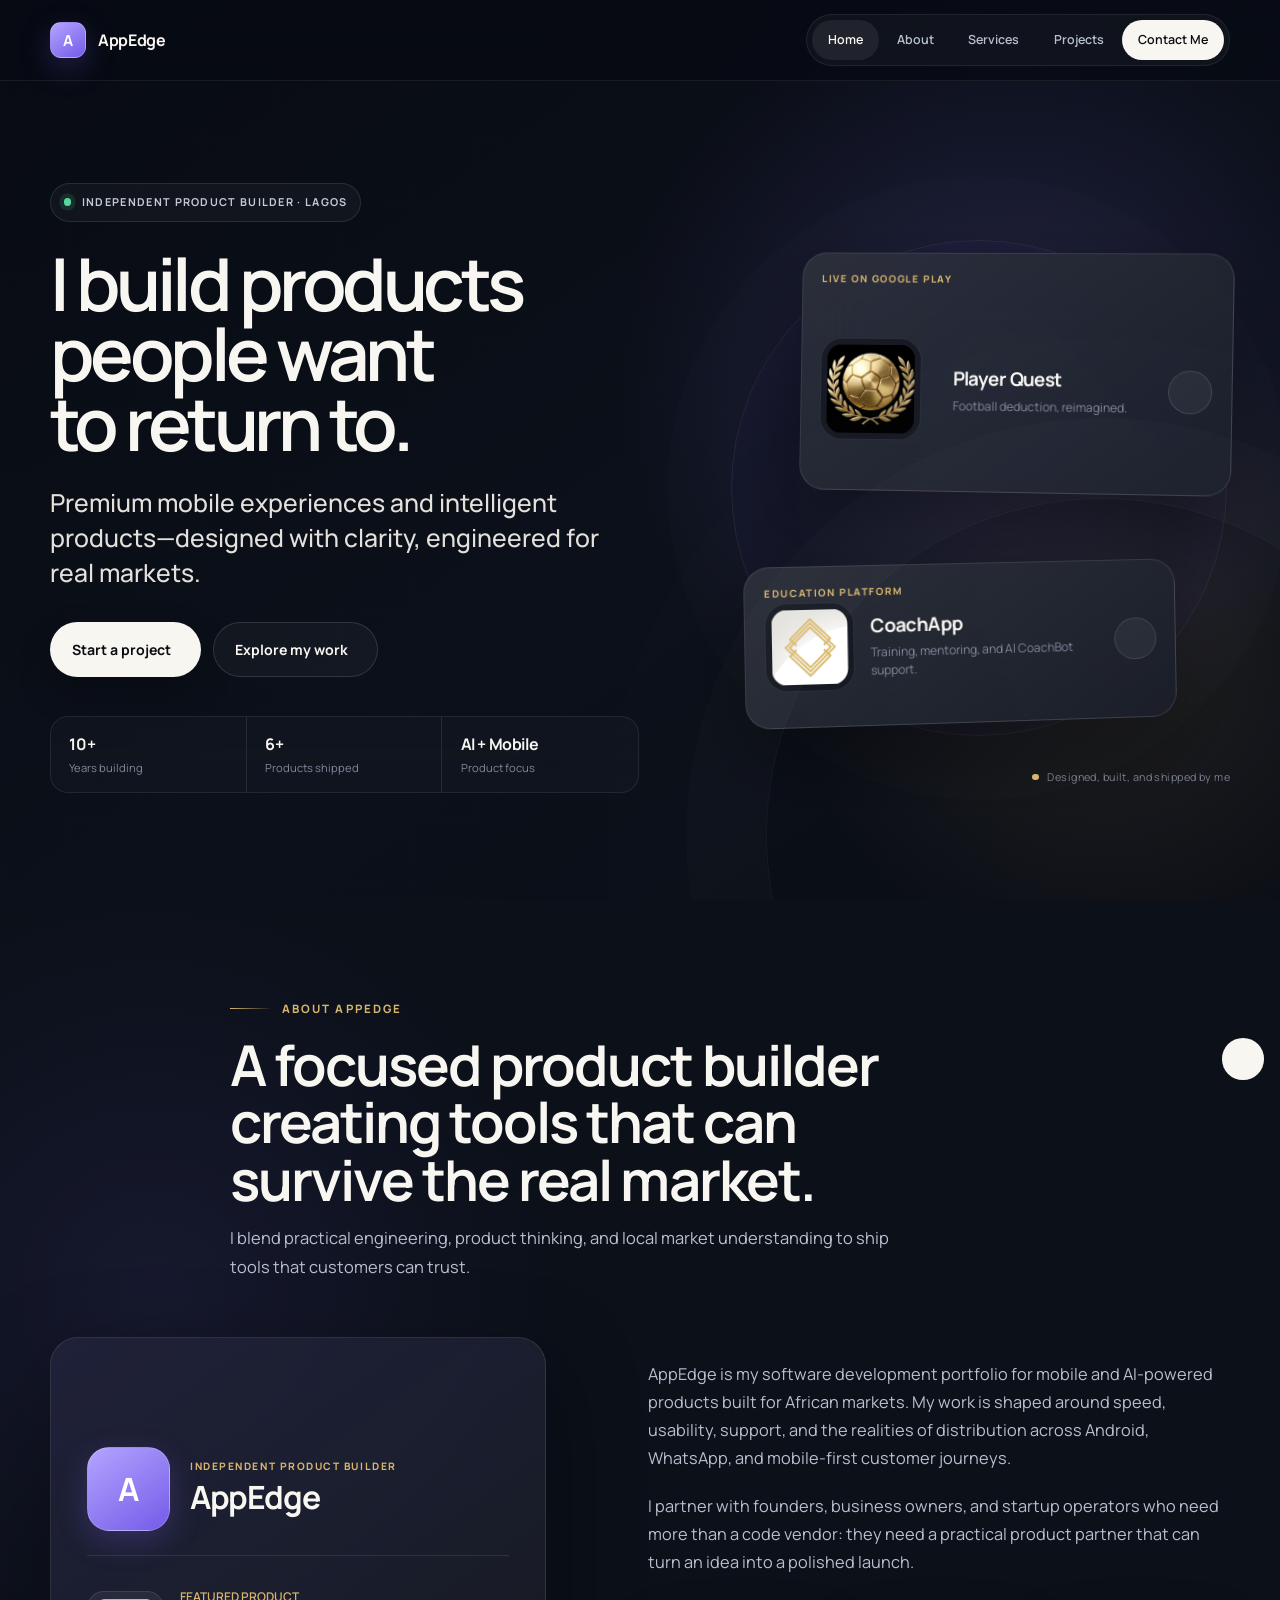
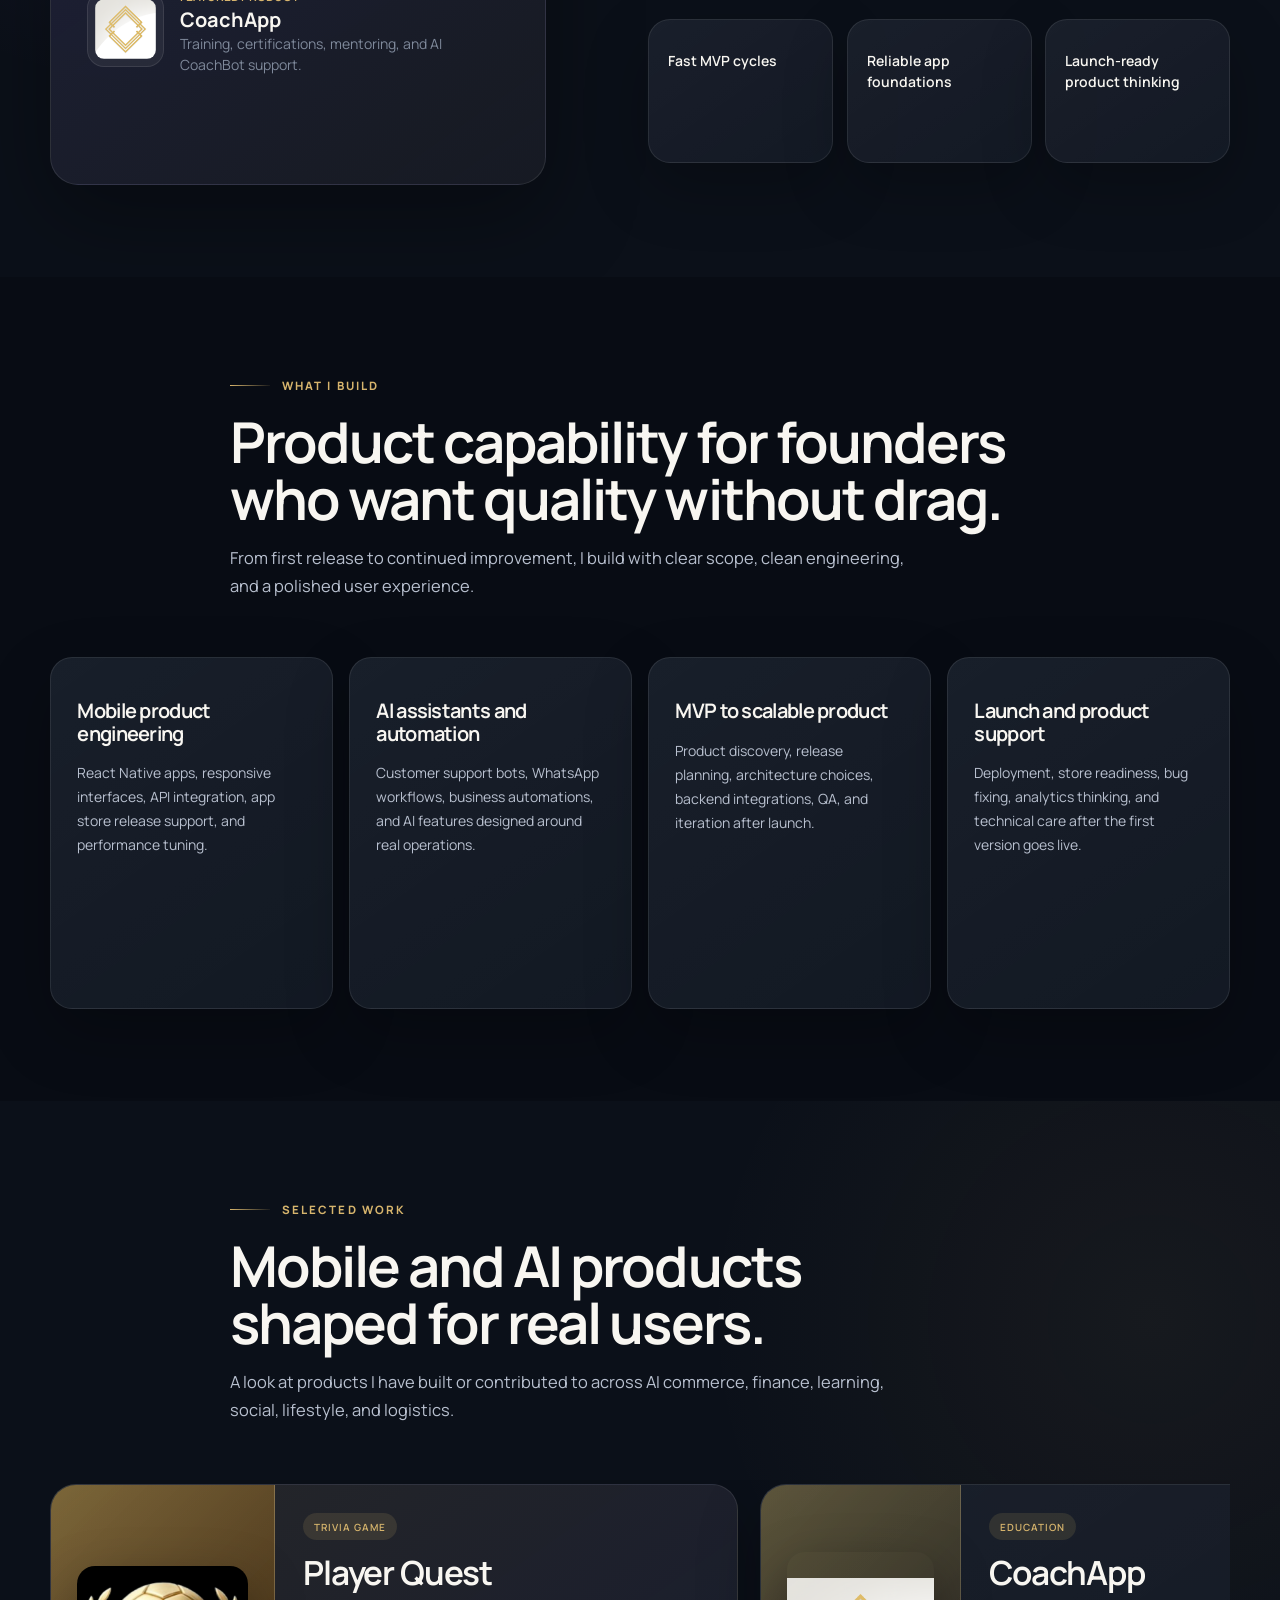
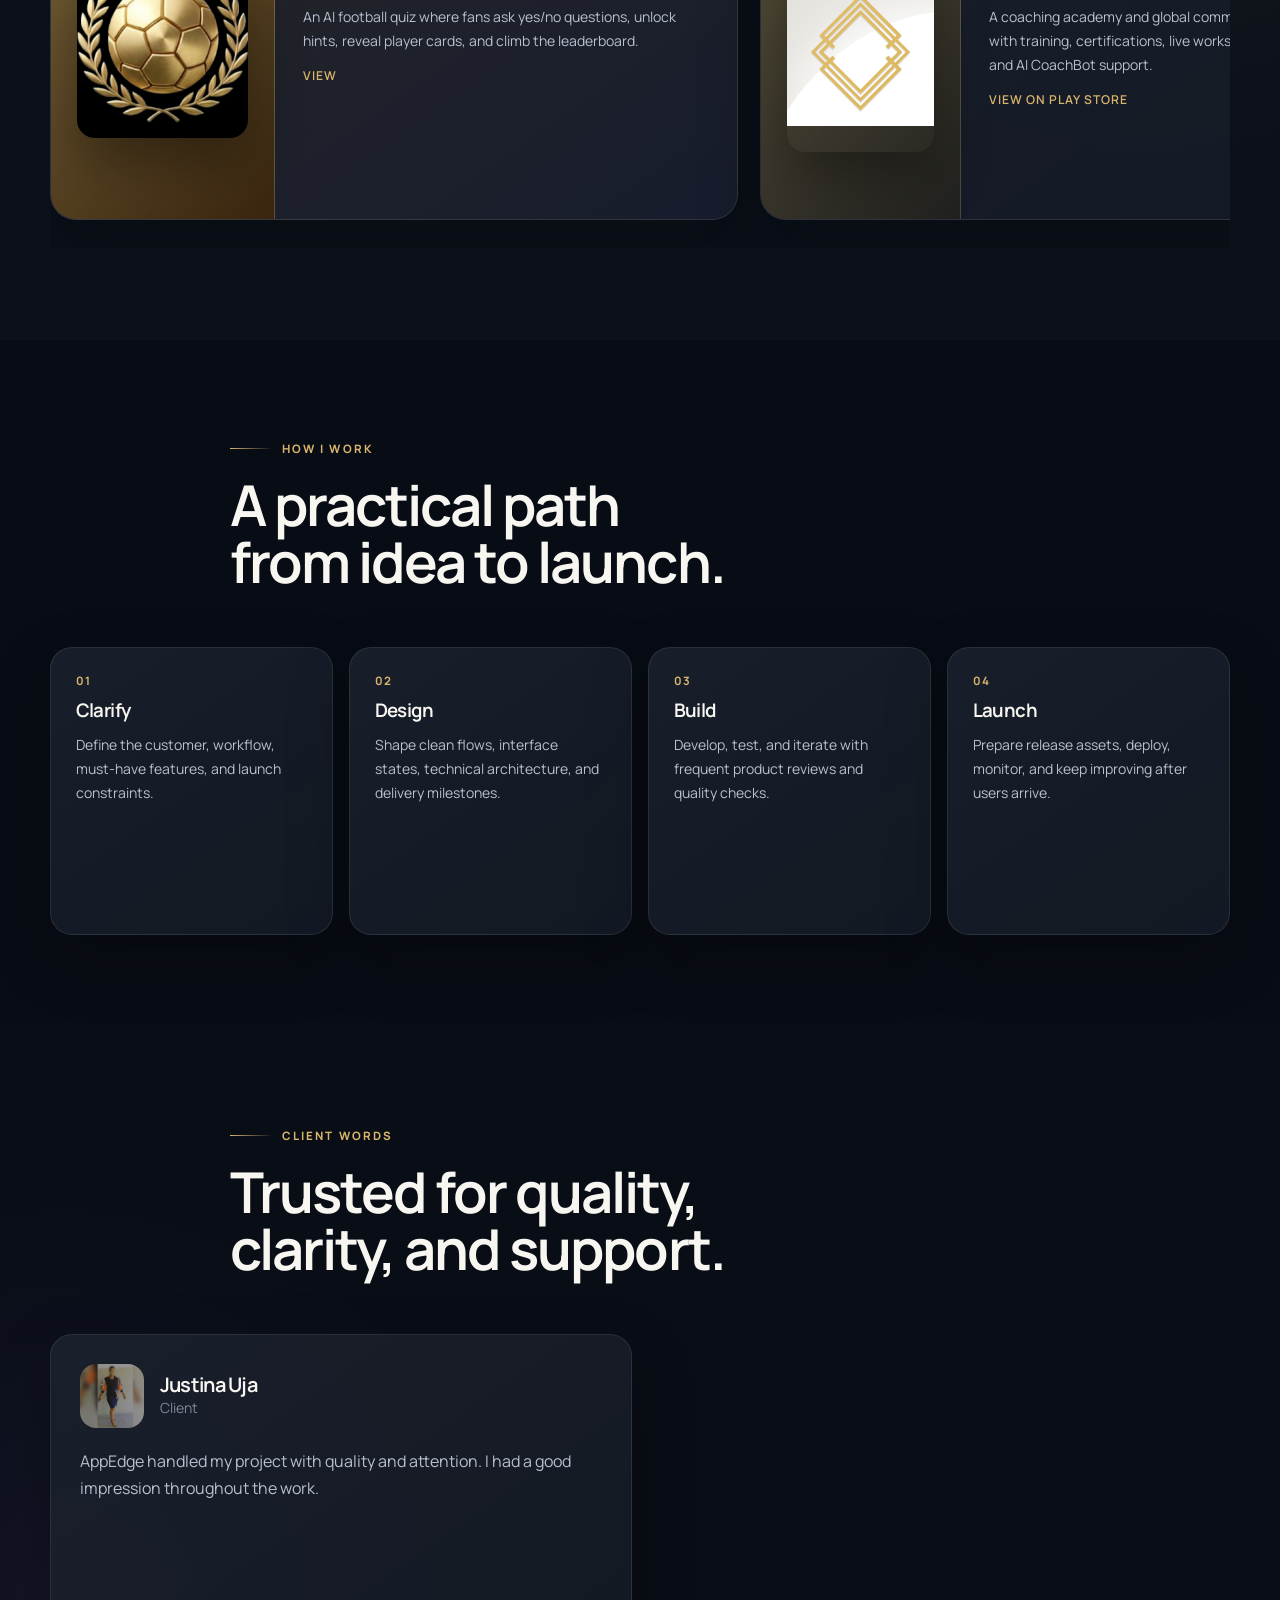
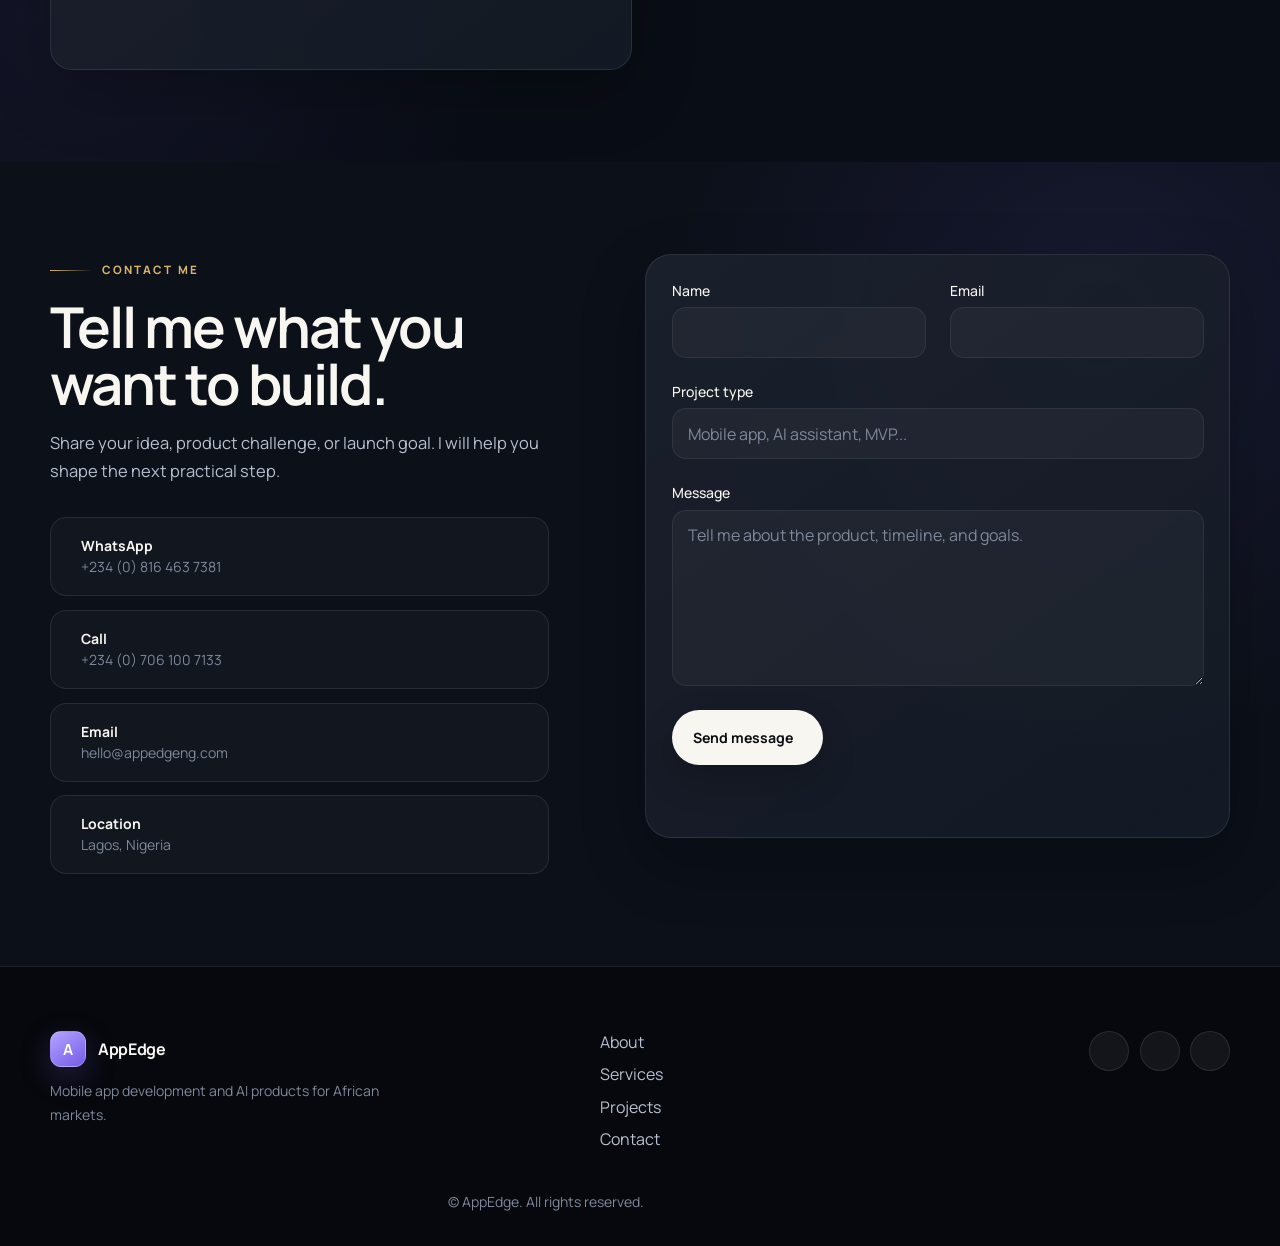
==== commit e8176756: "Restore individual portfolio voice" ====
--- a/index.html
+++ b/index.html
@@ -45,7 +45,7 @@
                     <li><a href="#about" class="nav__link">About</a></li>
                     <li><a href="#services" class="nav__link">Services</a></li>
                     <li><a href="#portfolio" class="nav__link">Projects</a></li>
-                    <li><a href="#contact" class="nav__link nav__link--cta">Contact Us</a></li>
+                    <li><a href="#contact" class="nav__link nav__link--cta">Contact Me</a></li>
                 </ul>
             </div>
         </nav>
@@ -56,8 +56,8 @@
             <div class="home__overlay"></div>
             <div class="home__container container grid">
                 <div class="home__copy">
-                    <p class="home__badge"><span></span> Product studio · Lagos</p>
-                    <h1 class="home__title" id="home-title">We build products people want to return to.</h1>
+                    <p class="home__badge"><span></span> Independent product builder · Lagos</p>
+                    <h1 class="home__title" id="home-title">I build products people want to return to.</h1>
                     <p class="home__subtitle">Premium mobile experiences and intelligent products—designed with
                         clarity, engineered for real markets.</p>
                     <div class="home__actions" aria-label="Primary actions">
@@ -65,7 +65,7 @@
                             Start a project <i class="uil uil-arrow-up-right button__icon"></i>
                         </a>
                         <a href="#portfolio" class="button button--ghost button--flex">
-                            Explore our work <i class="uil uil-arrow-down button__icon"></i>
+                            Explore my work <i class="uil uil-arrow-down button__icon"></i>
                         </a>
                     </div>
 
@@ -109,7 +109,7 @@
                     </a>
                     <div class="home__visual-note">
                         <span class="home__visual-dot"></span>
-                        <span>Designed, built, and shipped by AppEdge</span>
+                        <span>Designed, built, and shipped by me</span>
                     </div>
                 </div>
             </div>
@@ -118,10 +118,10 @@
         <section class="about section" id="about" aria-labelledby="about-title">
             <div class="section__heading container">
                 <p class="eyebrow">About AppEdge</p>
-                <h2 class="section__title" id="about-title">A focused product studio creating tools that can survive the
+                <h2 class="section__title" id="about-title">A focused product builder creating tools that can survive the
                     real market.</h2>
                 <p class="section__subtitle">
-                    We blend practical engineering, product thinking, and local market understanding to ship tools that
+                    I blend practical engineering, product thinking, and local market understanding to ship tools that
                     customers can trust.
                 </p>
             </div>
@@ -131,7 +131,7 @@
                     <div class="about__identity">
                         <span class="brand-mark brand-mark--large" aria-hidden="true">A</span>
                         <div>
-                            <span>Independent product studio</span>
+                            <span>Independent product builder</span>
                             <strong>AppEdge</strong>
                         </div>
                     </div>
@@ -147,12 +147,12 @@
 
                 <div class="about__data">
                     <p>
-                        AppEdge is our software development studio for mobile and AI-powered products built for African
-                        markets. Our work is shaped around speed, usability, support, and the realities of distribution
+                        AppEdge is my software development portfolio for mobile and AI-powered products built for African
+                        markets. My work is shaped around speed, usability, support, and the realities of distribution
                         across Android, WhatsApp, and mobile-first customer journeys.
                     </p>
                     <p>
-                        We partner with founders, business owners, and startup operators who need more than a code vendor:
+                        I partner with founders, business owners, and startup operators who need more than a code vendor:
                         they need a practical product partner that can turn an idea into a polished launch.
                     </p>
 
@@ -176,11 +176,11 @@
 
         <section class="services section" id="services" aria-labelledby="services-title">
             <div class="section__heading container">
-                <p class="eyebrow">What we build</p>
+                <p class="eyebrow">What I build</p>
                 <h2 class="section__title" id="services-title">Product capability for founders who want quality without
                     drag.</h2>
                 <p class="section__subtitle">
-                    From first release to continued improvement, we build with clear scope, clean engineering, and a
+                    From first release to continued improvement, I build with clear scope, clean engineering, and a
                     polished user experience.
                 </p>
             </div>
@@ -221,7 +221,7 @@
                 <p class="eyebrow">Selected work</p>
                 <h2 class="section__title" id="portfolio-title">Mobile and AI products shaped for real users.</h2>
                 <p class="section__subtitle">
-                    A look at products we have built or contributed to across AI commerce, finance, learning,
+                    A look at products I have built or contributed to across AI commerce, finance, learning,
                     social, lifestyle, and logistics.
                 </p>
             </div>
@@ -359,7 +359,7 @@
 
         <section class="process section" aria-labelledby="process-title">
             <div class="section__heading container">
-                <p class="eyebrow">How we work</p>
+                <p class="eyebrow">How I work</p>
                 <h2 class="section__title" id="process-title">A practical path from idea to launch.</h2>
             </div>
 
@@ -429,10 +429,10 @@
         <section class="contact section" id="contact" aria-labelledby="contact-title">
             <div class="contact__container container grid">
                 <div class="contact__intro">
-                    <p class="eyebrow">Contact us</p>
-                    <h2 class="section__title" id="contact-title">Tell us what you want to build.</h2>
+                    <p class="eyebrow">Contact me</p>
+                    <h2 class="section__title" id="contact-title">Tell me what you want to build.</h2>
                     <p class="section__subtitle">
-                        Share your idea, product challenge, or launch goal. We will help you shape the next practical
+                        Share your idea, product challenge, or launch goal. I will help you shape the next practical
                         step.
                     </p>
 
@@ -495,7 +495,7 @@
 
                     <label class="contact__field">
                         <span>Message</span>
-                        <textarea name="message" rows="6" placeholder="Tell us about the product, timeline, and goals."
+                        <textarea name="message" rows="6" placeholder="Tell me about the product, timeline, and goals."
                             required></textarea>
                     </label>
 
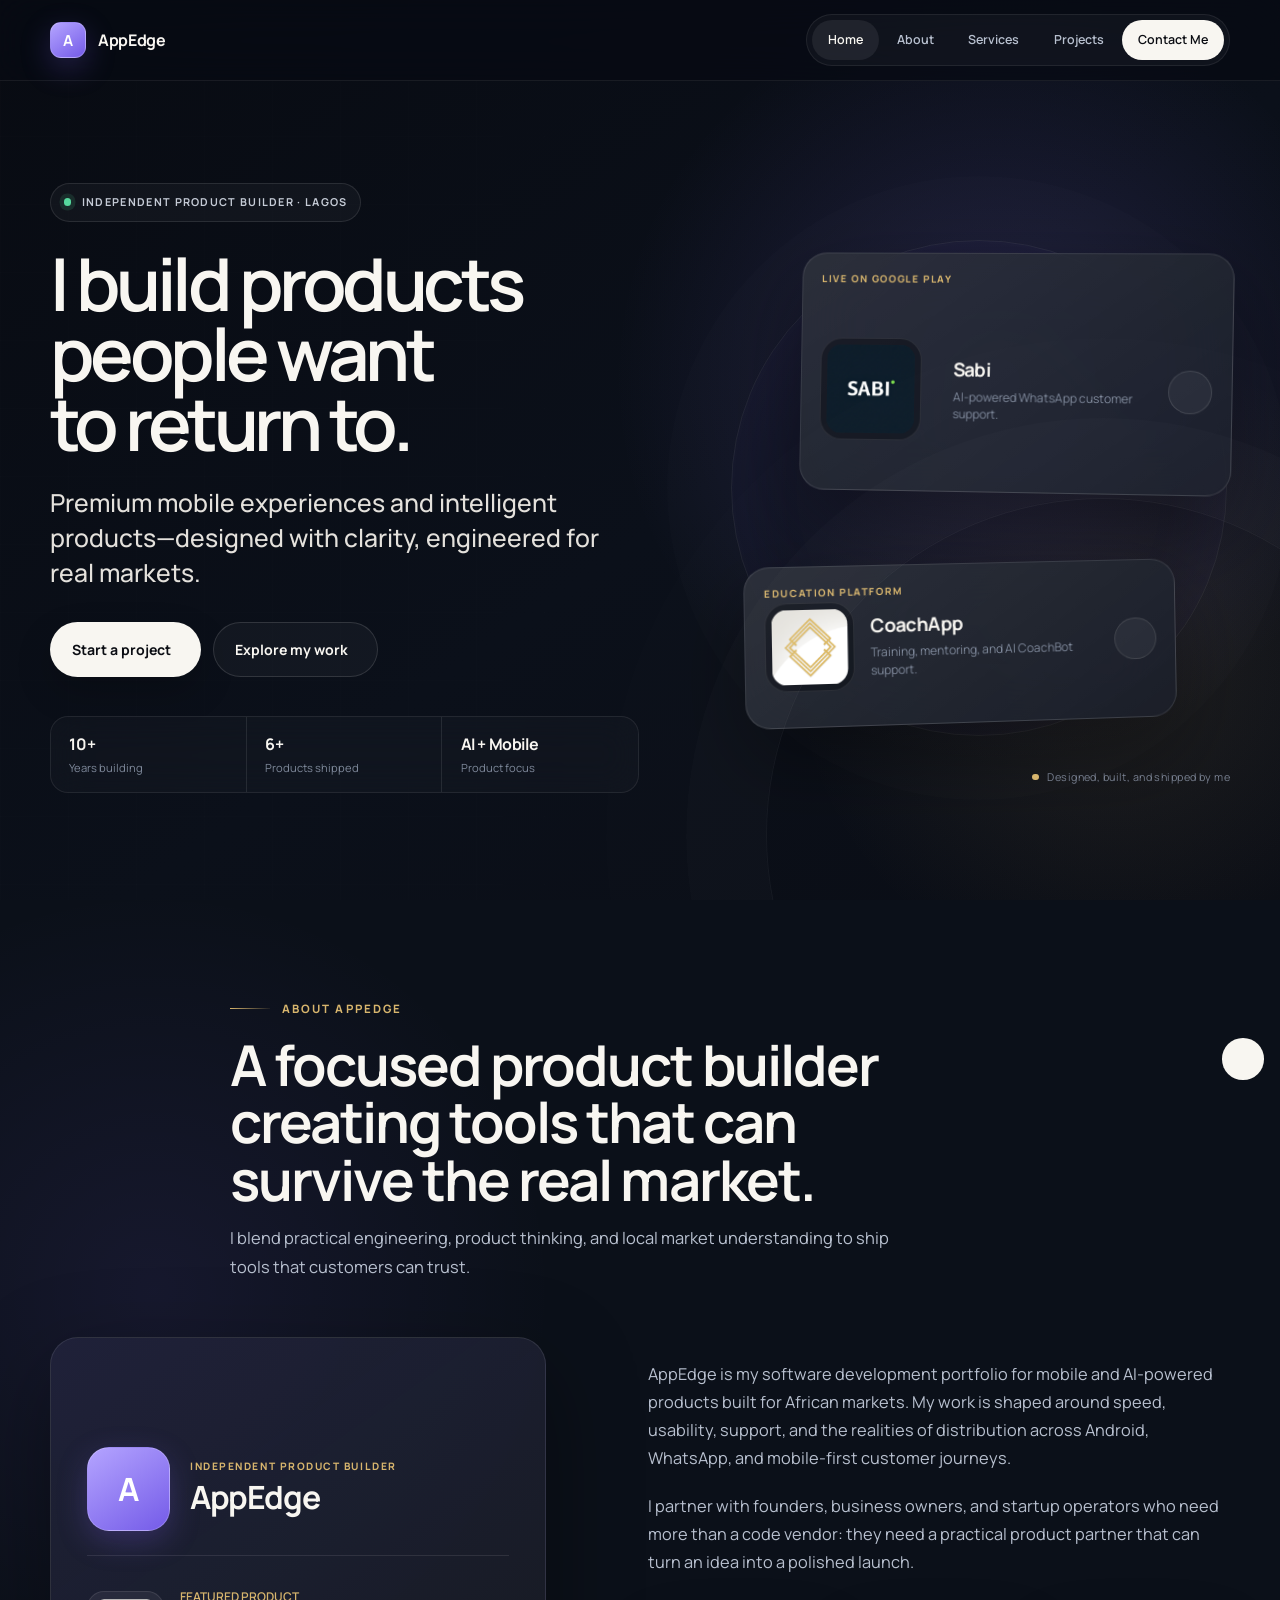
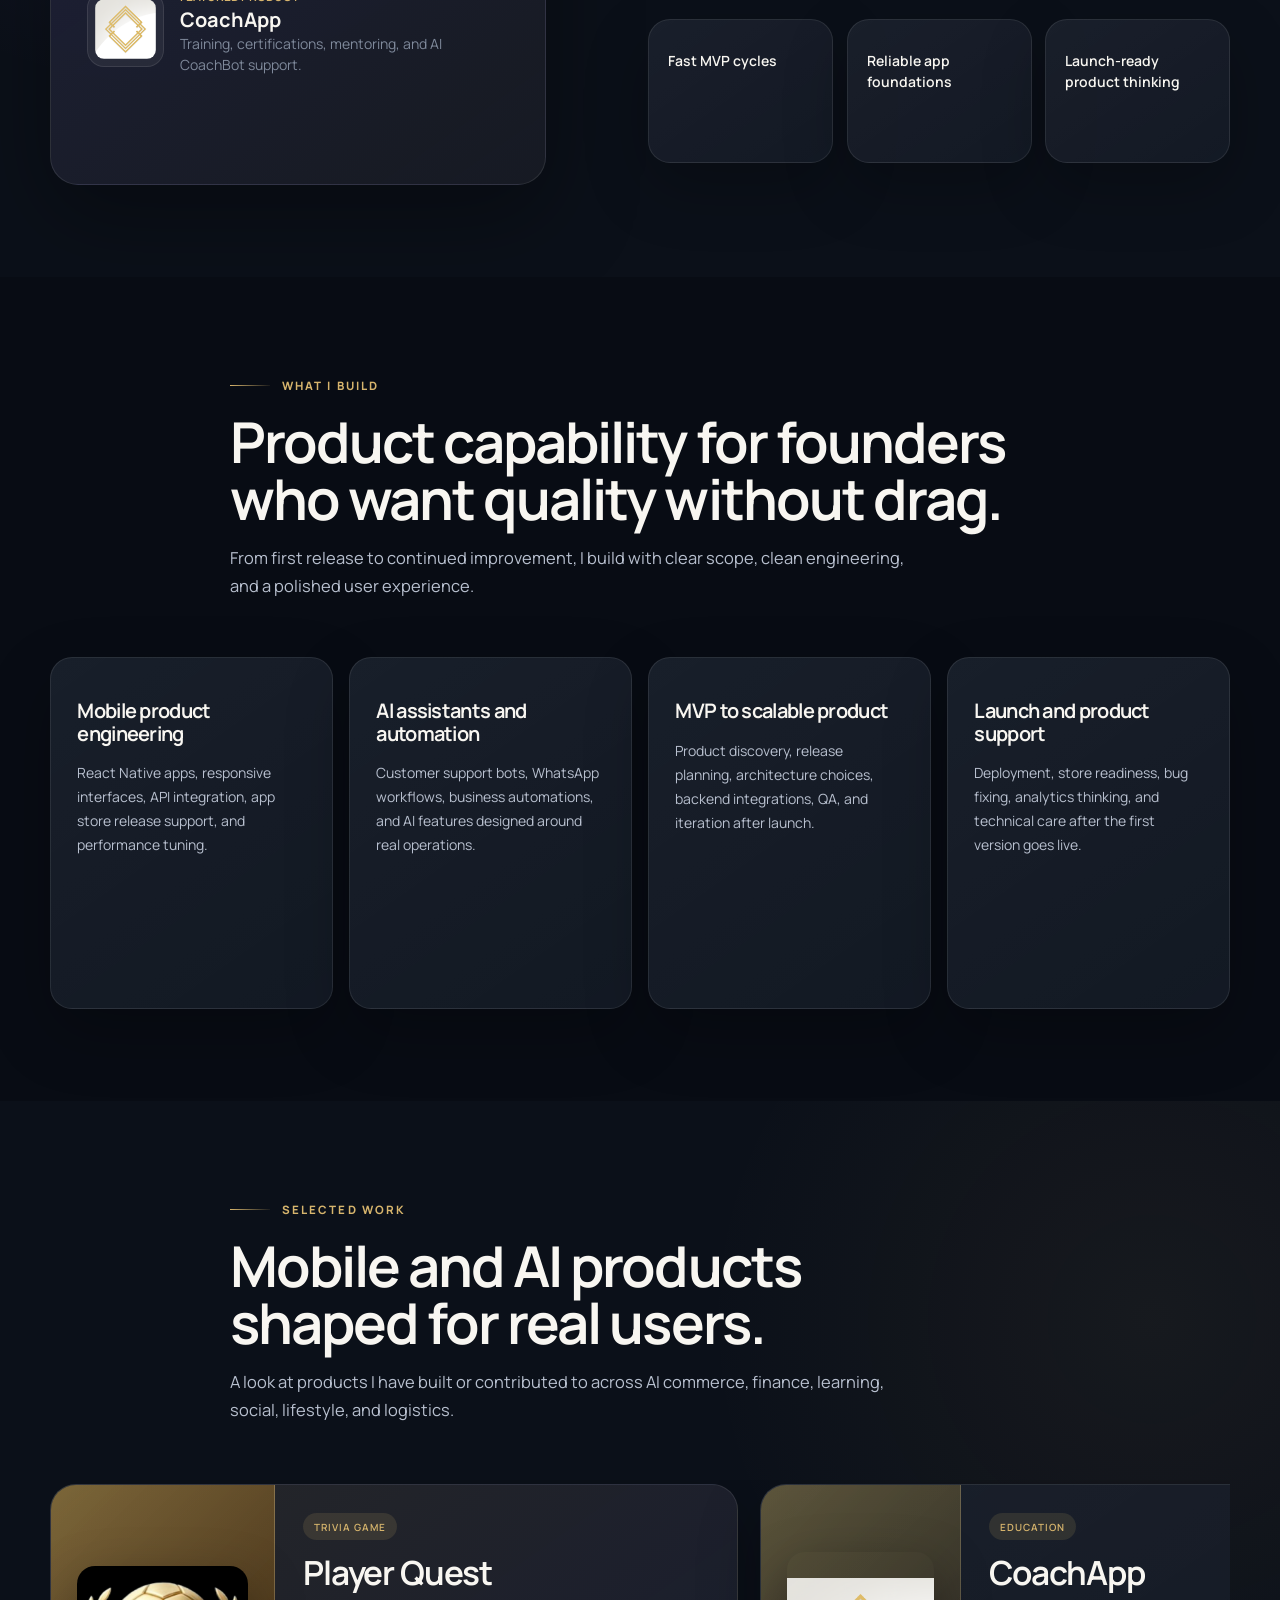
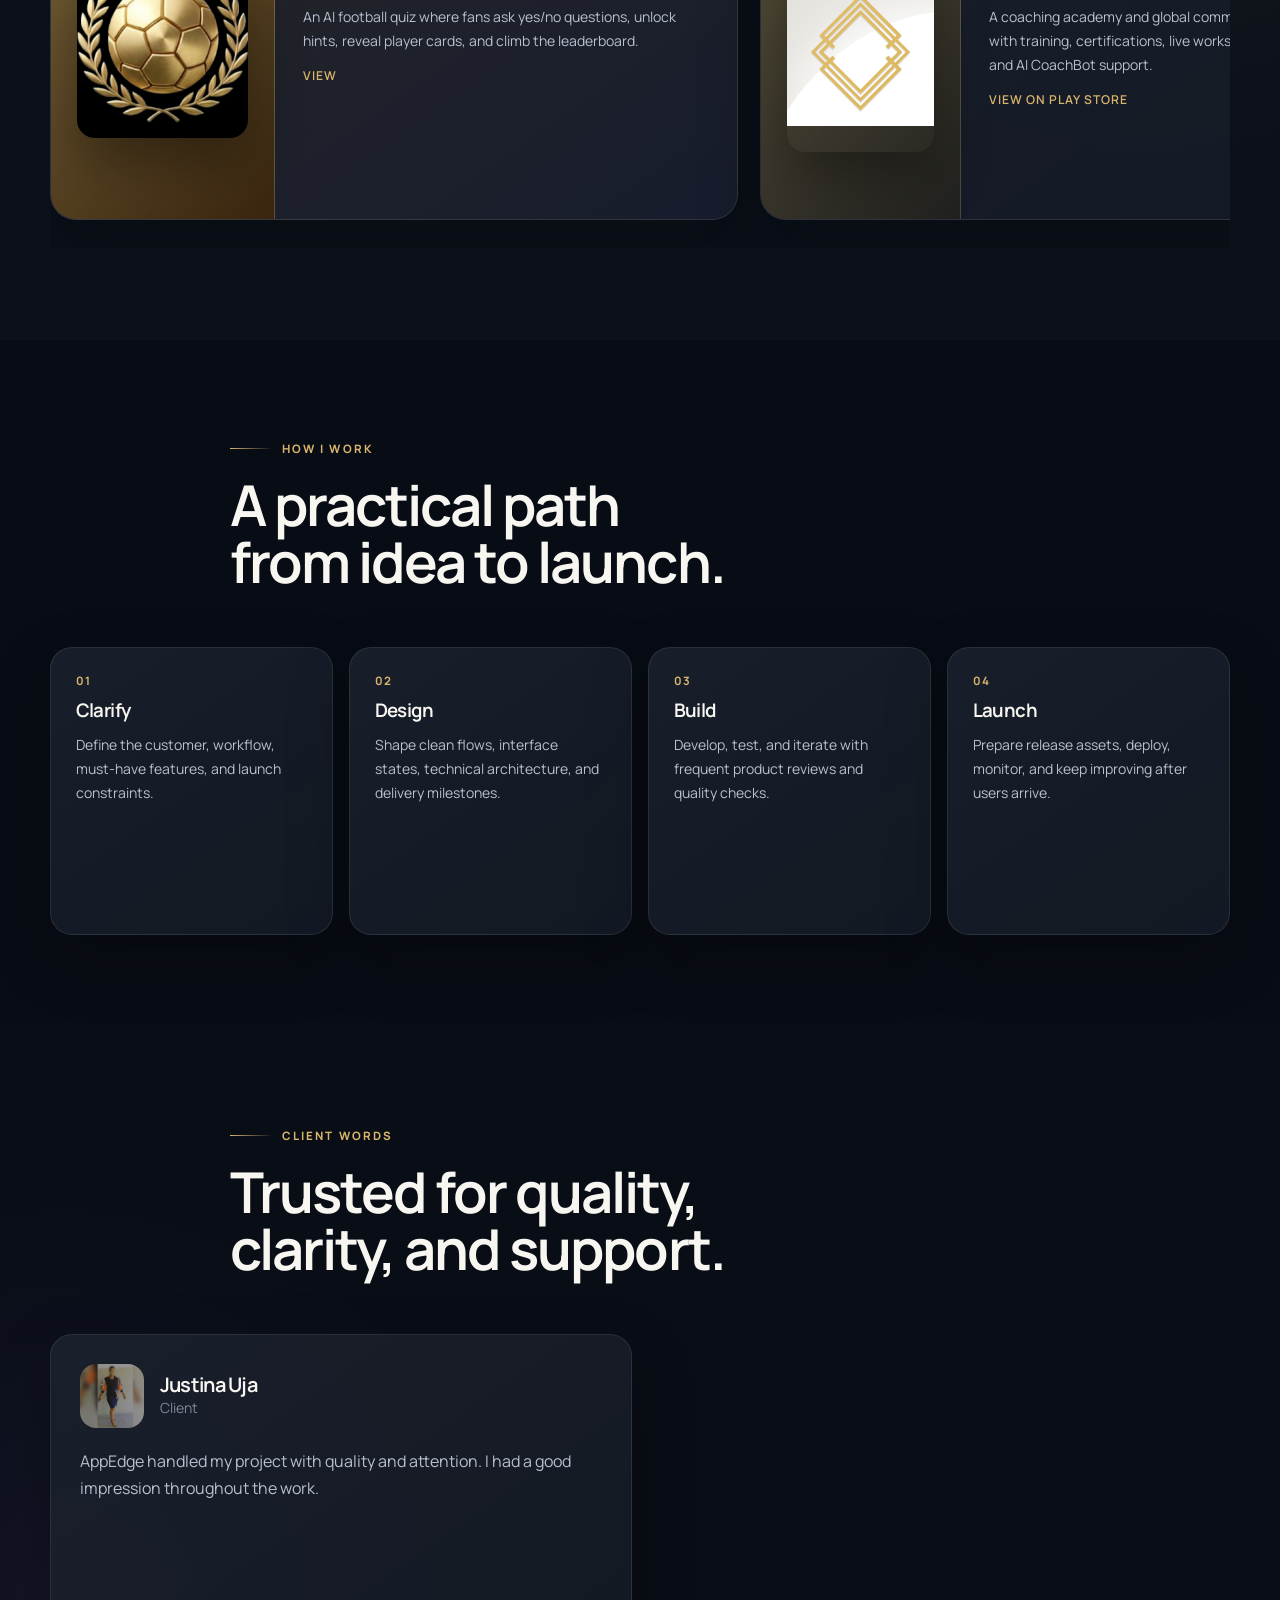
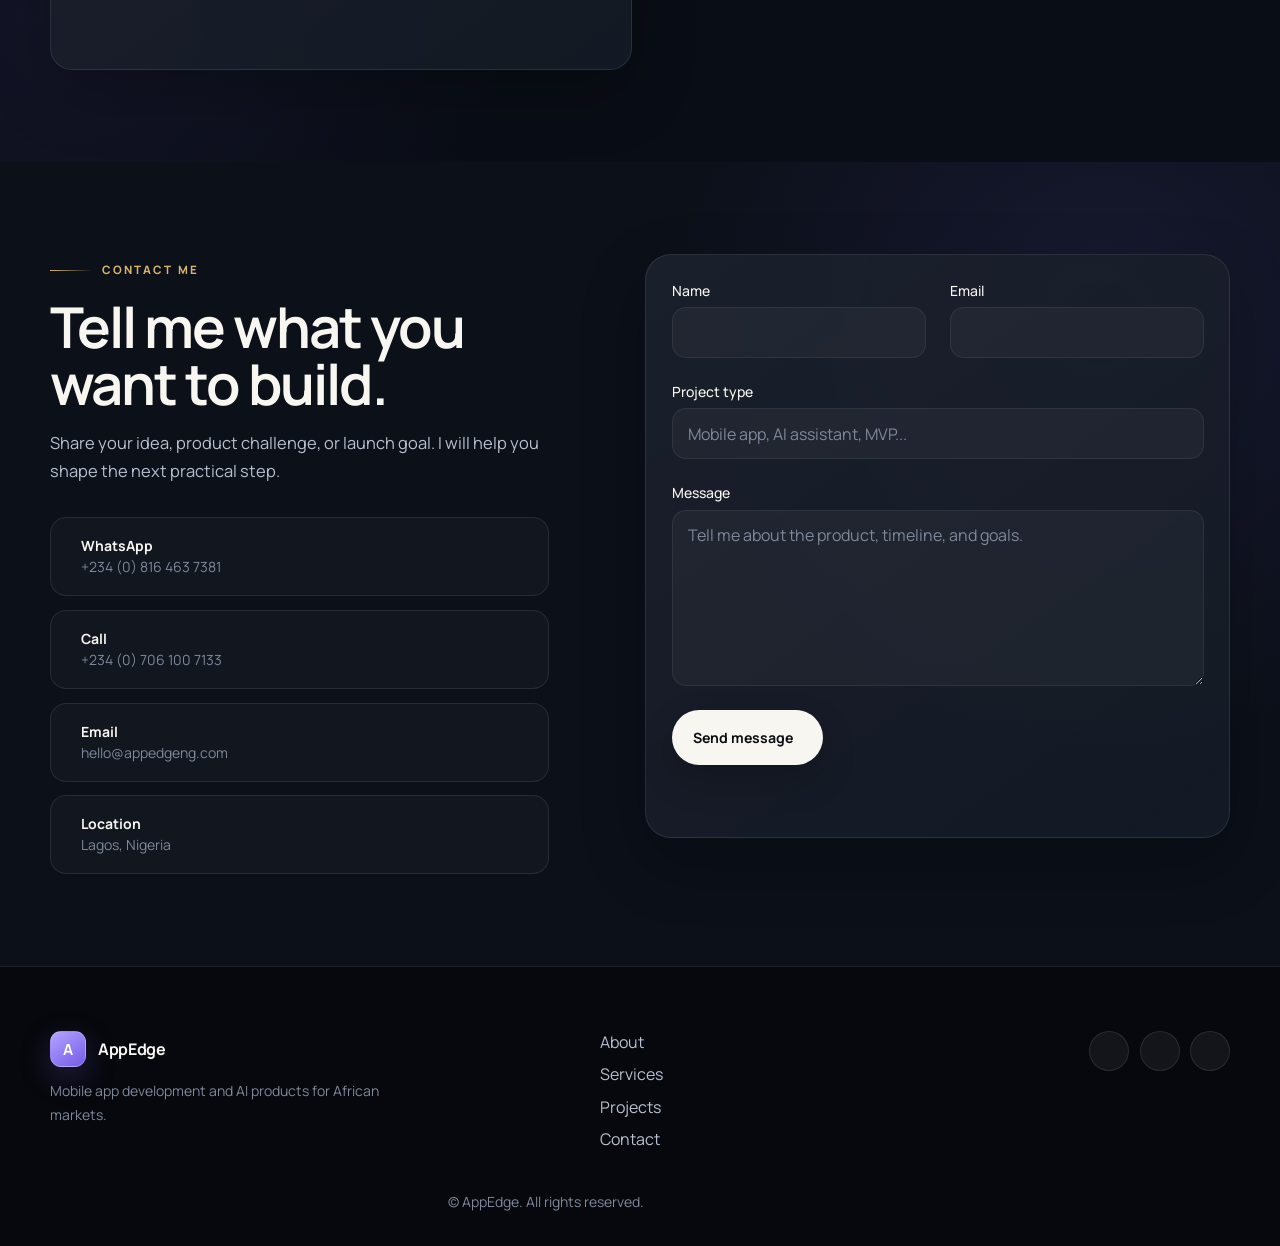
==== commit 9652c9cd: "Feature Sabi in portfolio hero" ====
--- a/index.html
+++ b/index.html
@@ -18,7 +18,7 @@
     <link rel="preconnect" href="https://fonts.googleapis.com">
     <link rel="preconnect" href="https://fonts.gstatic.com" crossorigin>
     <link rel="stylesheet" href="https://unicons.iconscout.com/release/v3.0.6/css/line.css">
-    <link rel="stylesheet" href="assets/css/styles.css">
+    <link rel="stylesheet" href="assets/css/styles.css?v=20261013">
 
     <title>AppEdge | Mobile App Development & AI Products</title>
 </head>
@@ -87,12 +87,14 @@
 
                 <div class="home__visual" aria-label="Selected AppEdge products">
                     <div class="home__visual-orbit" aria-hidden="true"></div>
-                    <a class="home-product home-product--playerquest" href="/player-quest/">
+                    <a class="home-product home-product--sabi"
+                        href="https://play.google.com/store/apps/details?id=com.voke.sabi"
+                        target="_blank" rel="noopener">
                         <span class="home-product__eyebrow">Live on Google Play</span>
-                        <img src="assets/img/playerquest_logo.png" alt="Player Quest">
+                        <img src="assets/img/sabi_logo.png" alt="Sabi app logo">
                         <span class="home-product__copy">
-                            <strong>Player Quest</strong>
-                            <small>Football deduction, reimagined.</small>
+                            <strong>Sabi</strong>
+                            <small>AI-powered WhatsApp customer support.</small>
                         </span>
                         <i class="uil uil-arrow-up-right"></i>
                     </a>
--- a/assets/css/styles.css
+++ b/assets/css/styles.css
@@ -1613,7 +1613,7 @@
   border-color: rgba(215, 181, 109, 0.34);
 }
 
-.home-product--playerquest {
+.home-product--sabi {
   top: 3.8rem;
   right: 0;
   min-height: 15rem;
@@ -1622,7 +1622,7 @@
   transform: rotateY(-4deg) rotateZ(1deg);
 }
 
-.home-product--playerquest:hover {
+.home-product--sabi:hover {
   transform: rotateY(-2deg) rotateZ(0deg) translateY(-5px);
 }
 
@@ -2019,11 +2019,11 @@
     min-height: 32rem;
   }
 
-  .home-product--playerquest {
+  .home-product--sabi {
     grid-template-columns: 5.8rem minmax(0, 1fr) auto;
   }
 
-  .home-product--playerquest img {
+  .home-product--sabi img {
     width: 5.4rem;
     height: 5.4rem;
   }
@@ -2113,7 +2113,7 @@
     width: min(92%, 25rem);
   }
 
-  .home-product--playerquest {
+  .home-product--sabi {
     top: 1rem;
     right: 0;
     min-height: 13rem;
@@ -2121,7 +2121,7 @@
     padding-top: 3.15rem;
   }
 
-  .home-product--playerquest img,
+  .home-product--sabi img,
   .home-product--coachapp img {
     width: 5rem;
     height: 5rem;
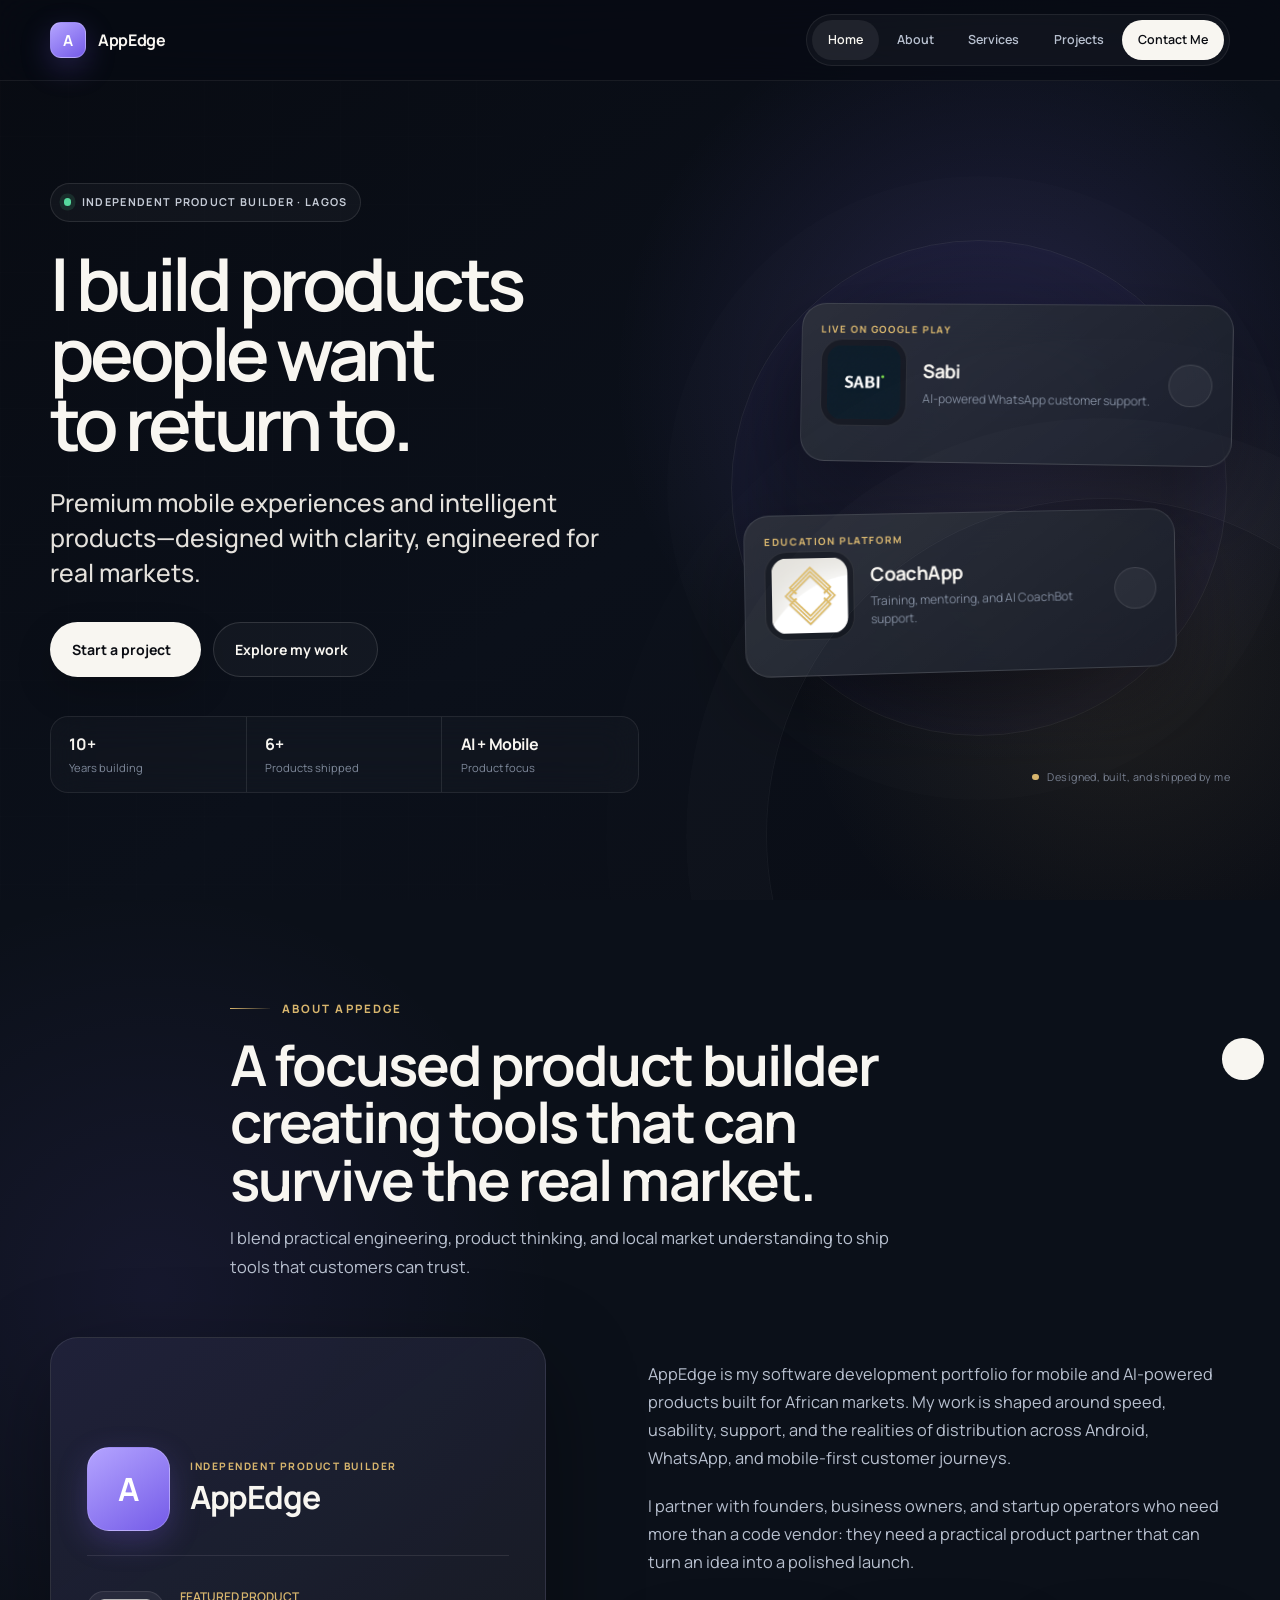
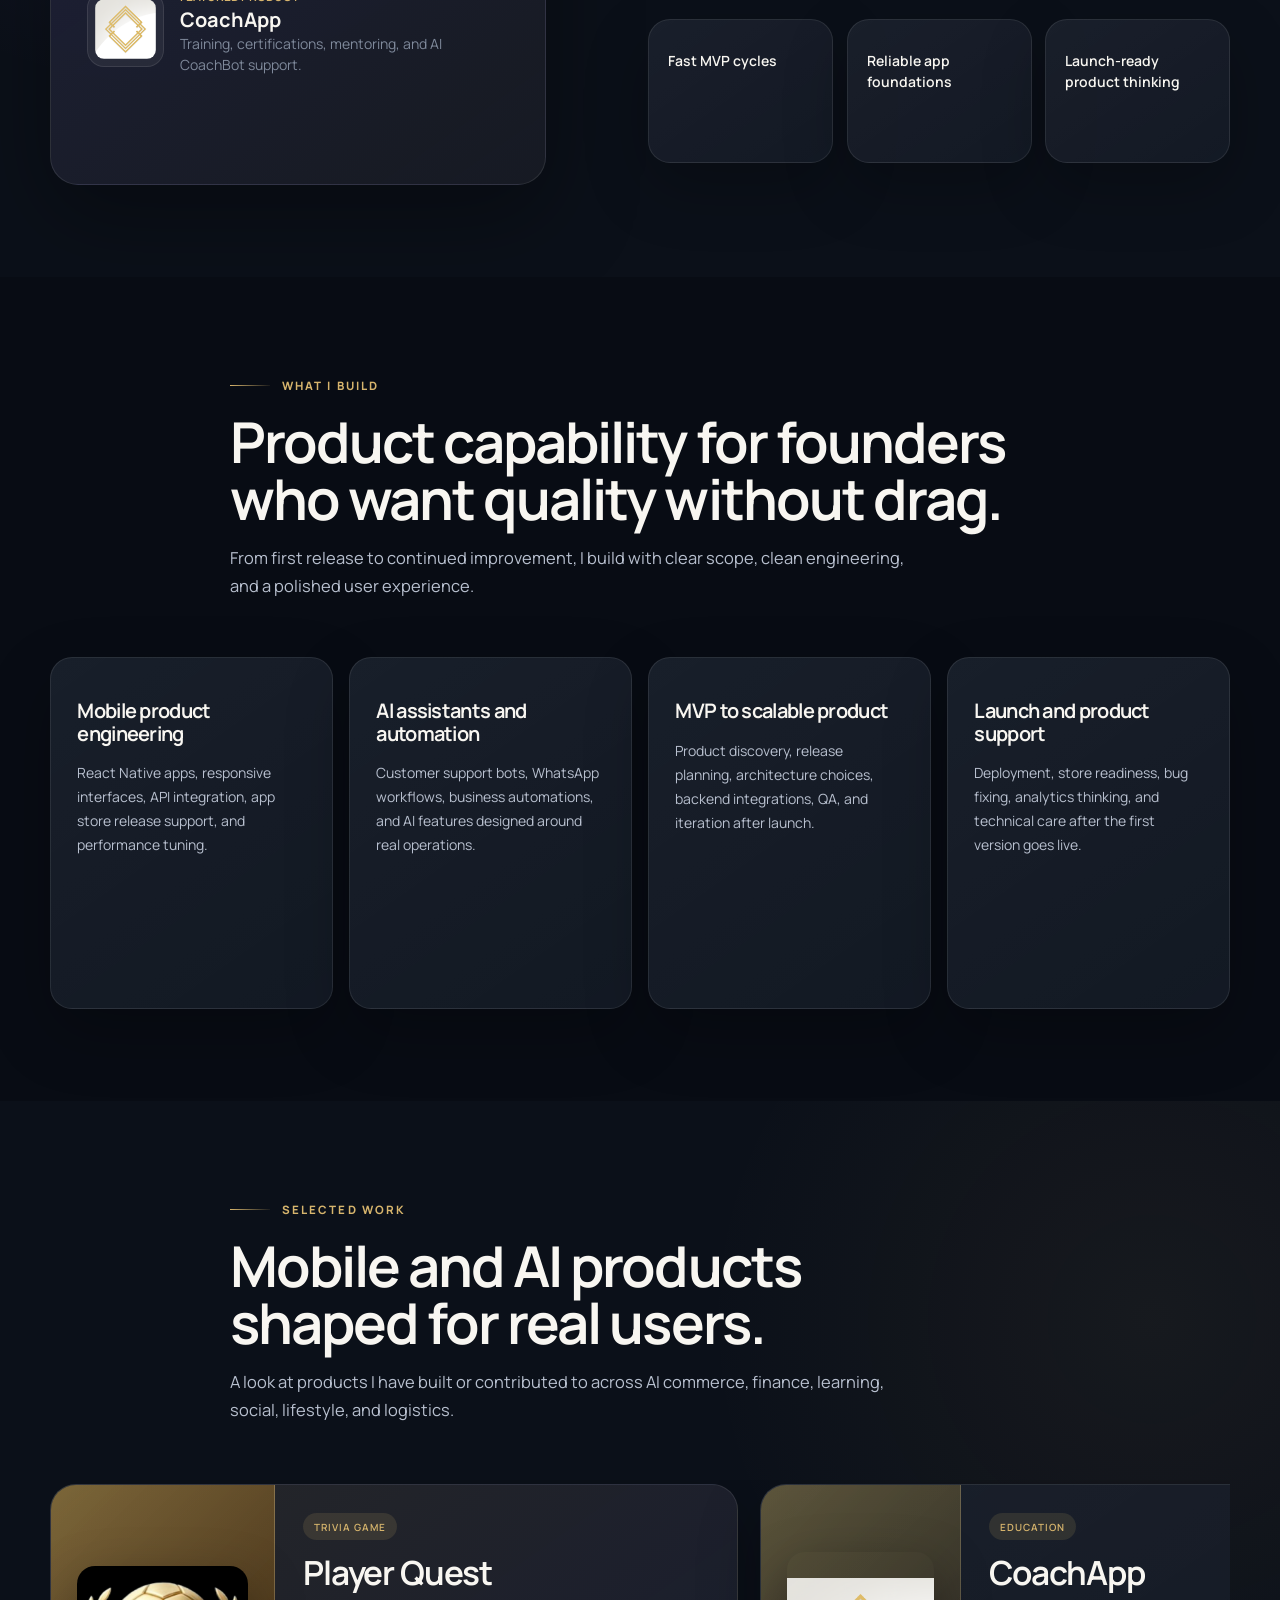
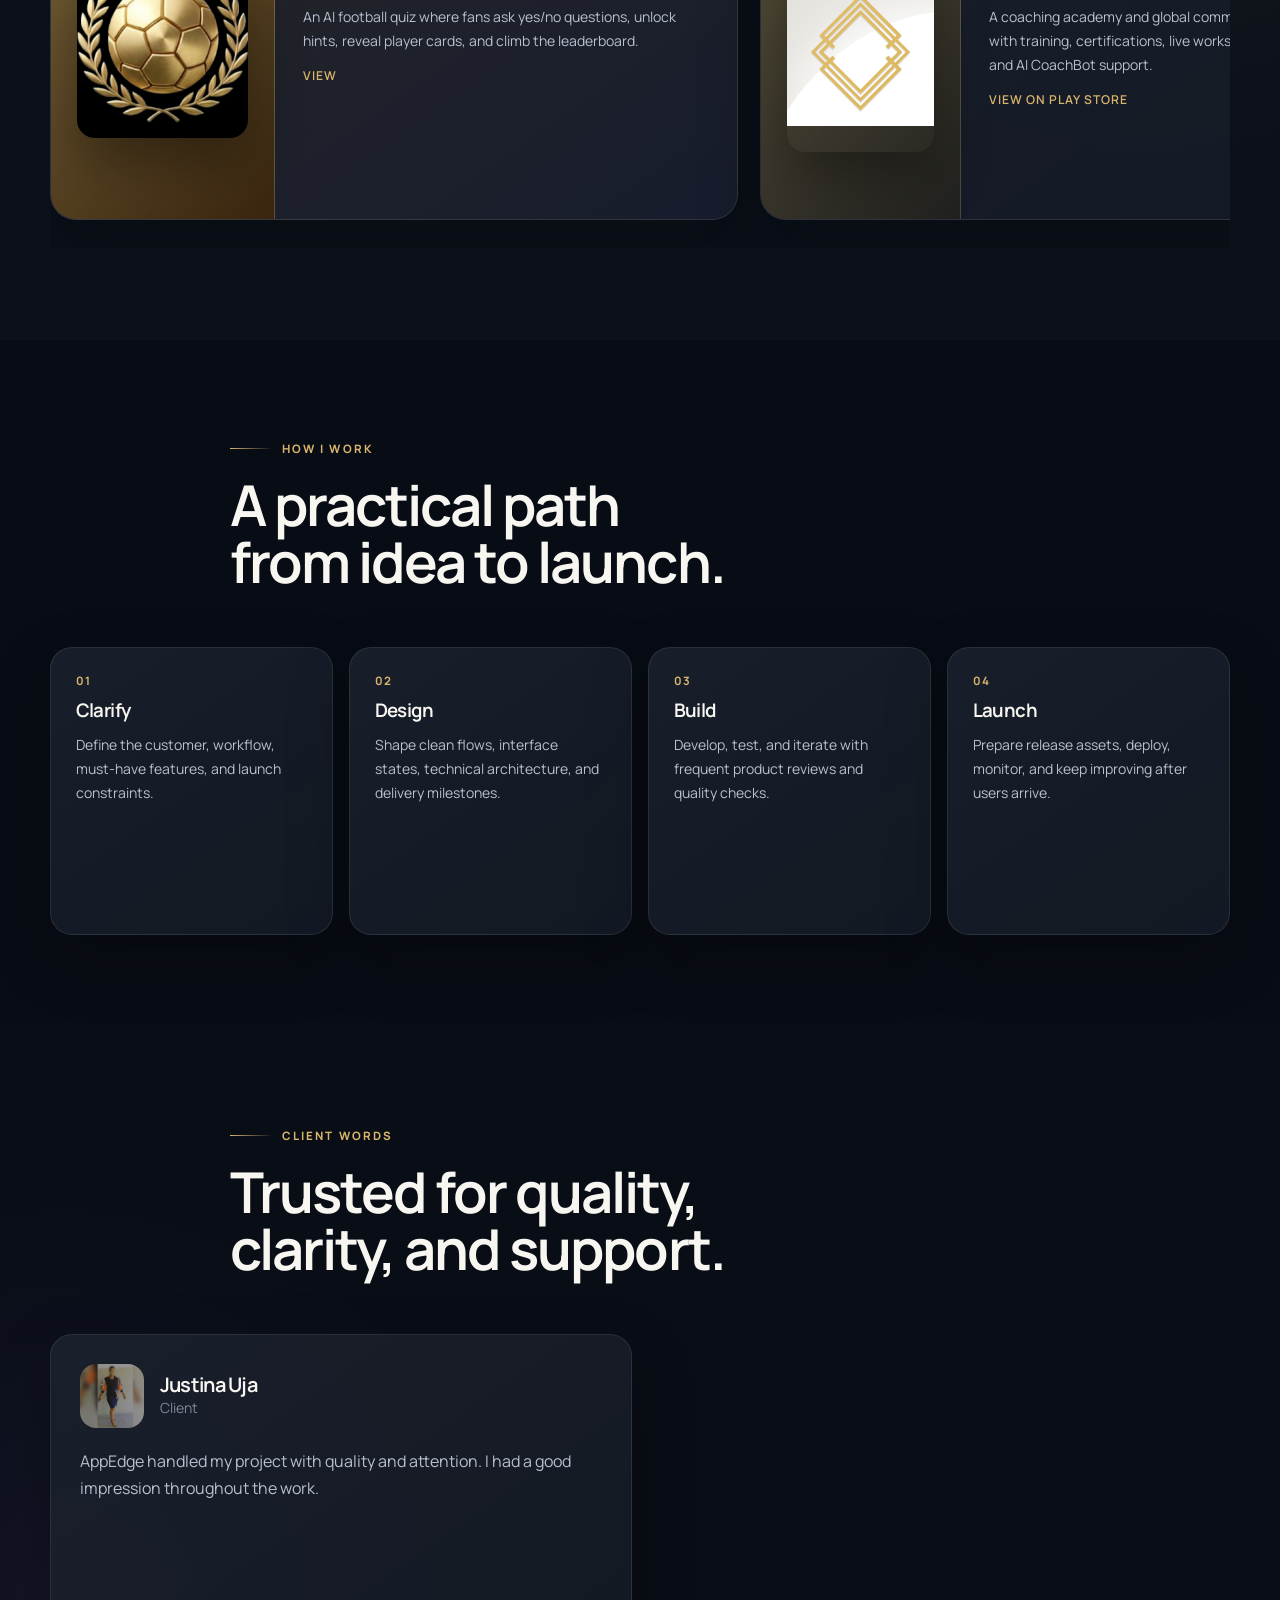
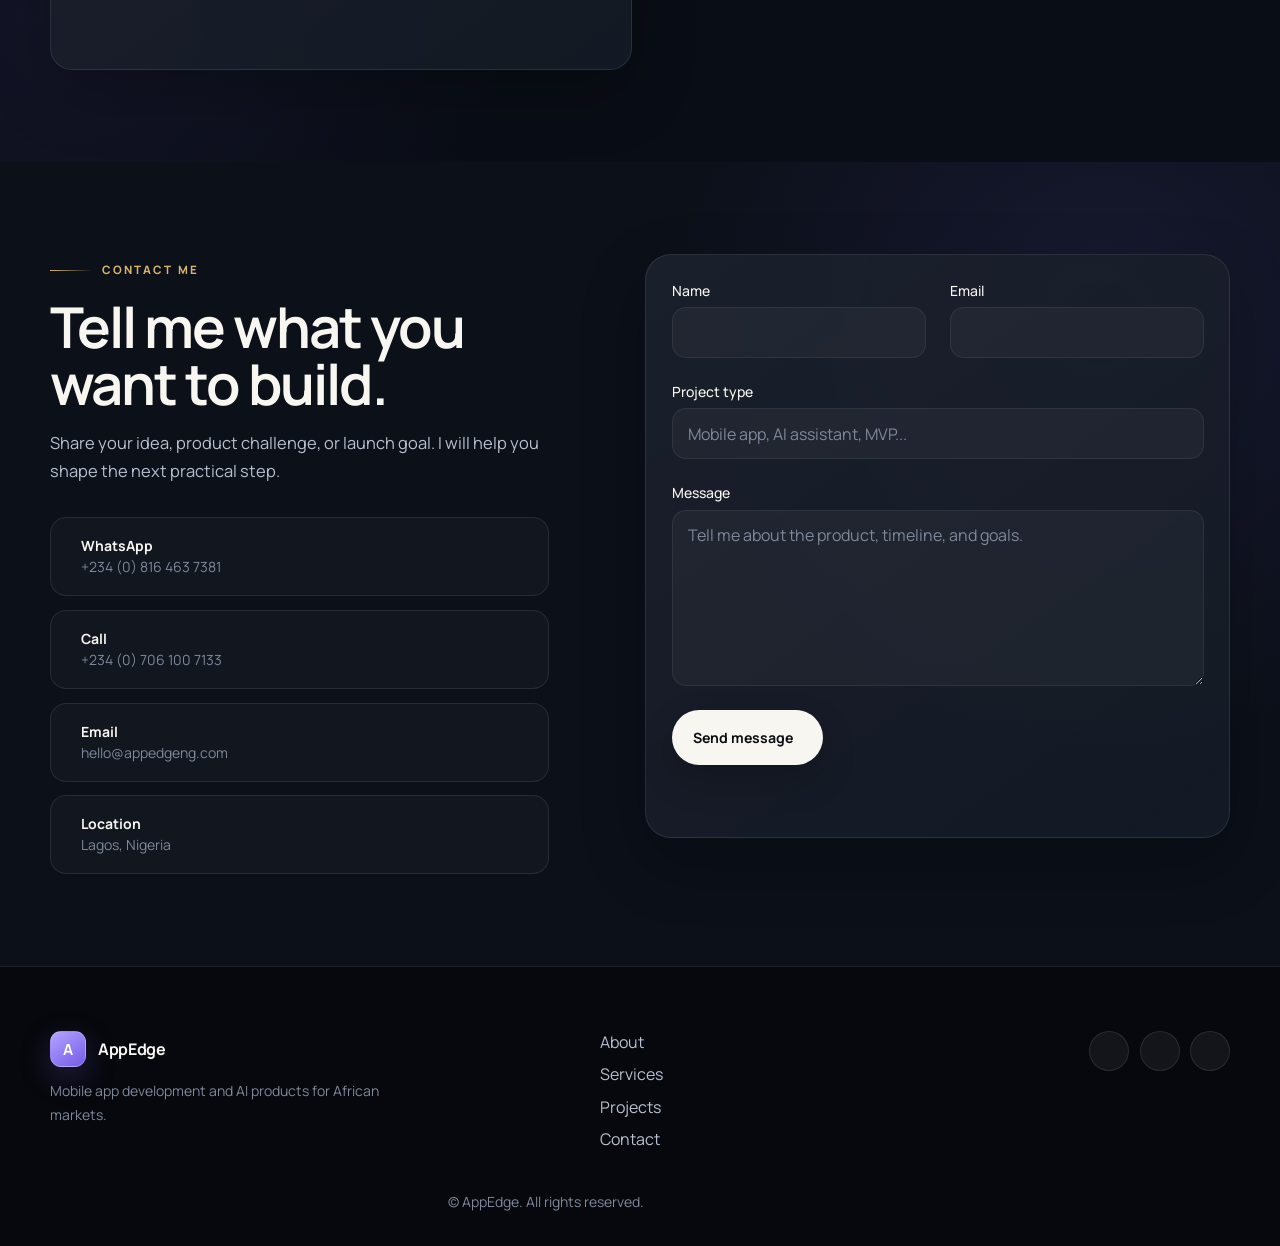
==== commit 4ae5c8f4: "Match Sabi and CoachApp hero card sizes" ====
--- a/index.html
+++ b/index.html
@@ -18,7 +18,7 @@
     <link rel="preconnect" href="https://fonts.googleapis.com">
     <link rel="preconnect" href="https://fonts.gstatic.com" crossorigin>
     <link rel="stylesheet" href="https://unicons.iconscout.com/release/v3.0.6/css/line.css">
-    <link rel="stylesheet" href="assets/css/styles.css?v=20261013">
+    <link rel="stylesheet" href="assets/css/styles.css?v=20261013-2">
 
     <title>AppEdge | Mobile App Development & AI Products</title>
 </head>
--- a/assets/css/styles.css
+++ b/assets/css/styles.css
@@ -1614,11 +1614,9 @@
 }
 
 .home-product--sabi {
-  top: 3.8rem;
+  top: 7rem;
   right: 0;
-  min-height: 15rem;
-  grid-template-columns: 7.4rem minmax(0, 1fr) auto;
-  padding-top: 3.4rem;
+  min-height: 10rem;
   transform: rotateY(-4deg) rotateZ(1deg);
 }
 
@@ -1628,7 +1626,7 @@
 
 .home-product--coachapp {
   right: 3.2rem;
-  bottom: 3.8rem;
+  bottom: 7rem;
   min-height: 10rem;
   transform: rotateY(4deg) rotateZ(-1deg);
 }
@@ -1658,6 +1656,7 @@
   background: rgba(2, 5, 10, 0.38);
 }
 
+.home-product--sabi img,
 .home-product--coachapp img {
   width: 5.5rem;
   height: 5.5rem;
@@ -2020,16 +2019,12 @@
   }
 
   .home-product--sabi {
-    grid-template-columns: 5.8rem minmax(0, 1fr) auto;
-  }
-
-  .home-product--sabi img {
-    width: 5.4rem;
-    height: 5.4rem;
+    top: 5rem;
   }
 
   .home-product--coachapp {
     right: 1rem;
+    bottom: 5rem;
   }
 }
 
@@ -2114,11 +2109,9 @@
   }
 
   .home-product--sabi {
-    top: 1rem;
+    top: 4rem;
     right: 0;
-    min-height: 13rem;
-    grid-template-columns: 5.6rem minmax(0, 1fr) auto;
-    padding-top: 3.15rem;
+    min-height: 9rem;
   }
 
   .home-product--sabi img,
@@ -2129,7 +2122,7 @@
 
   .home-product--coachapp {
     right: auto;
-    bottom: 2rem;
+    bottom: 4rem;
     left: 0;
     min-height: 9rem;
   }
